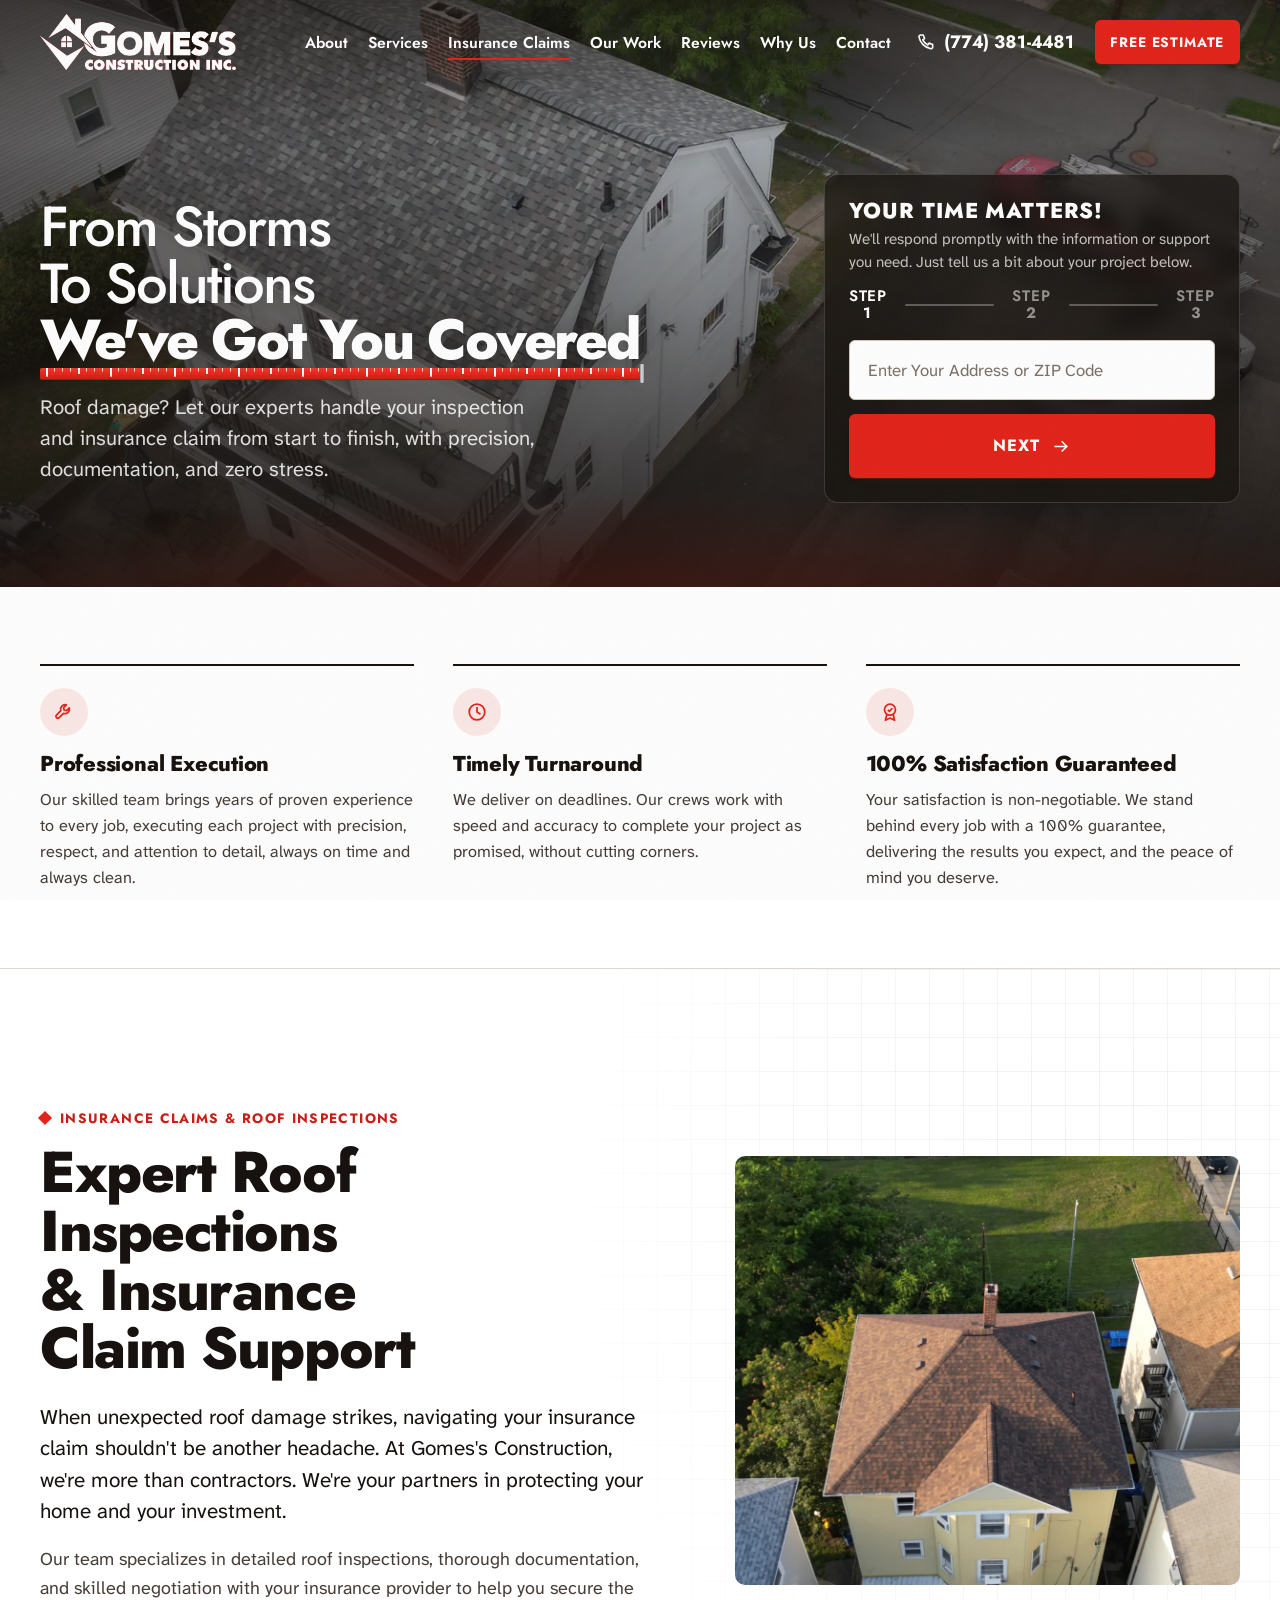
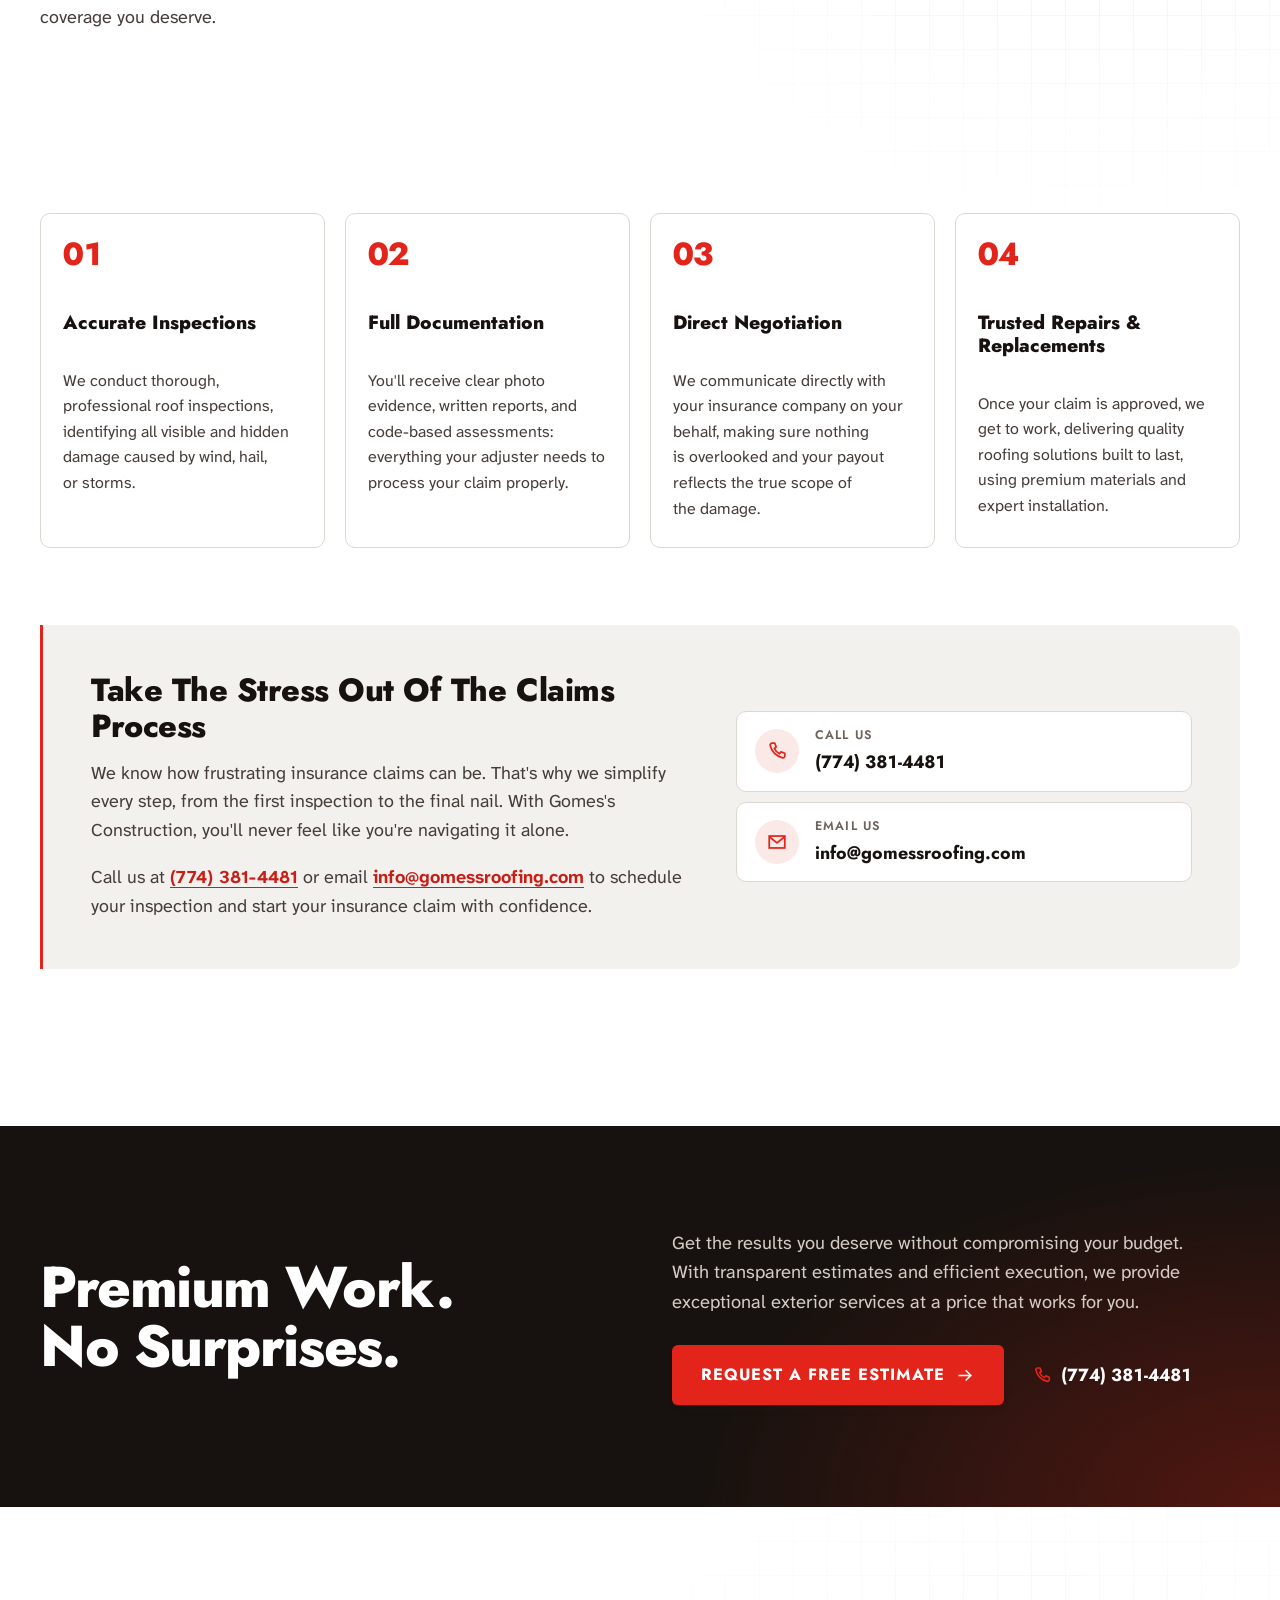
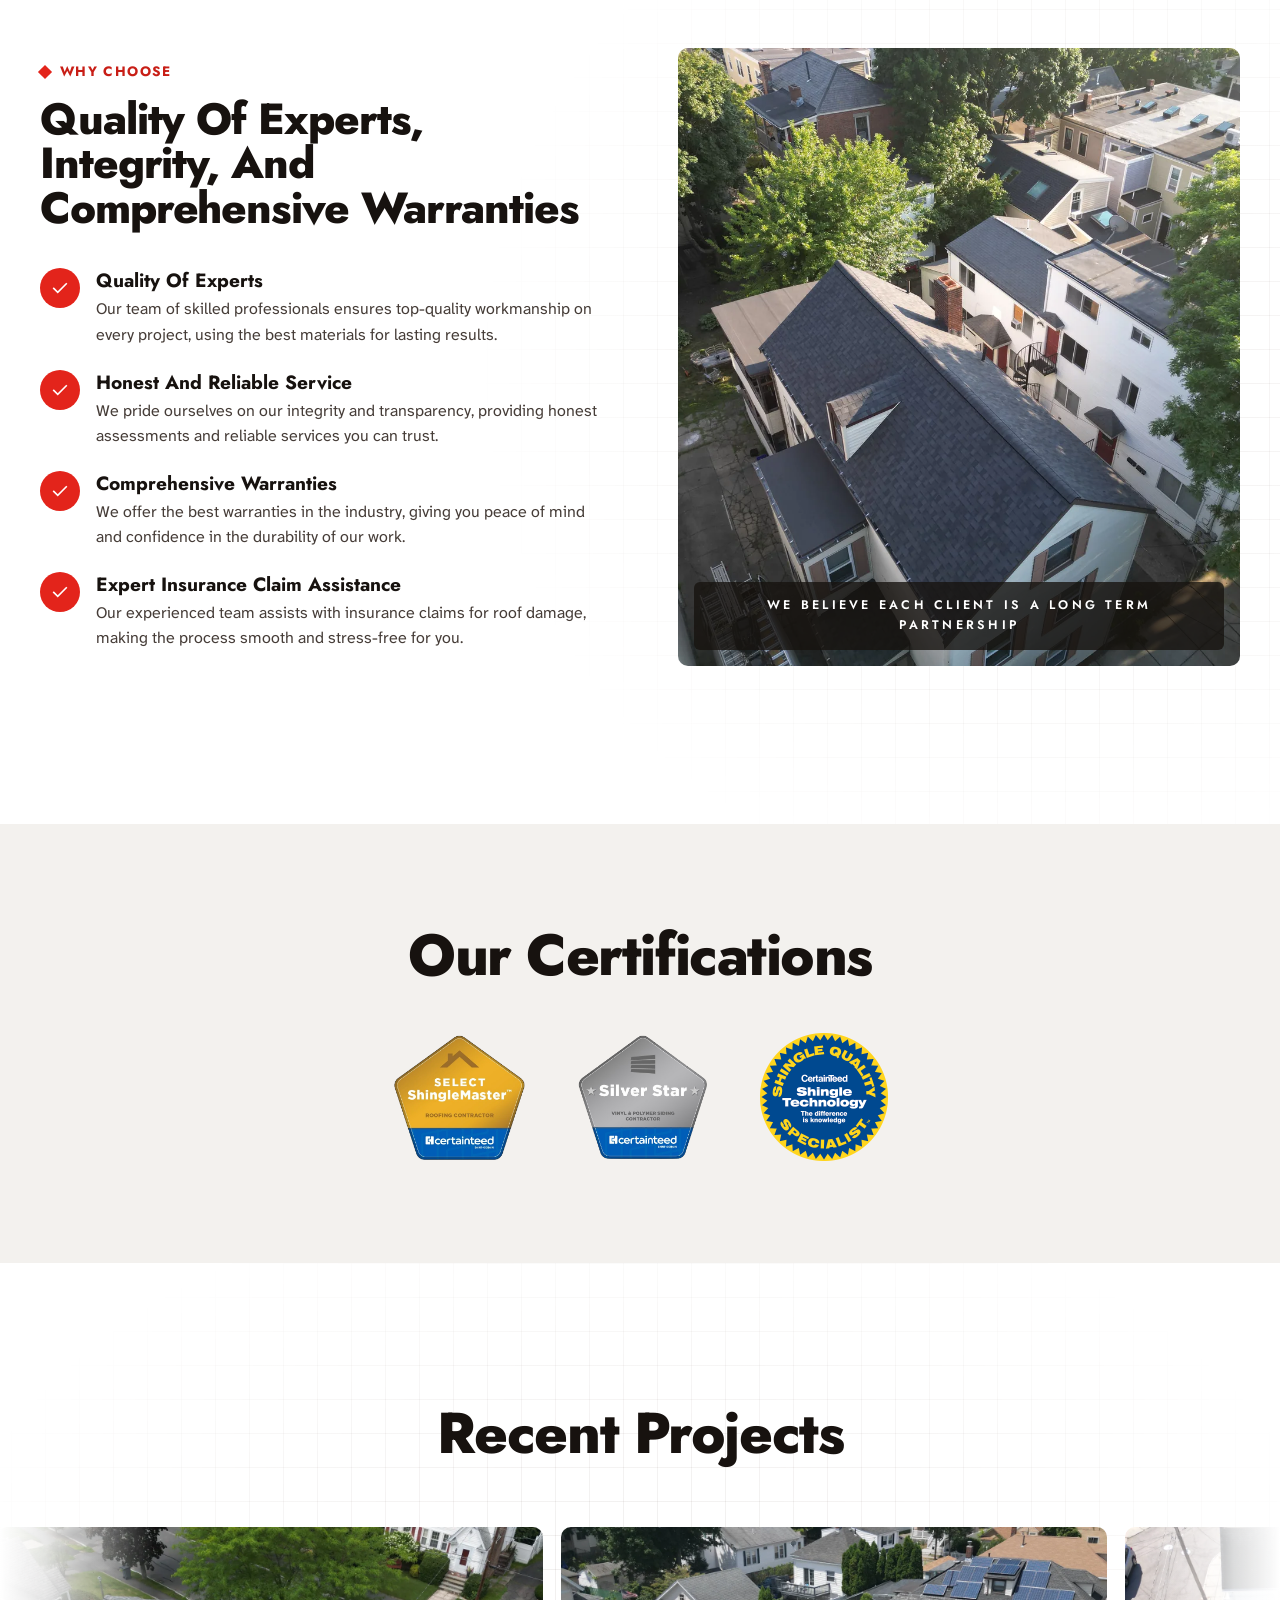
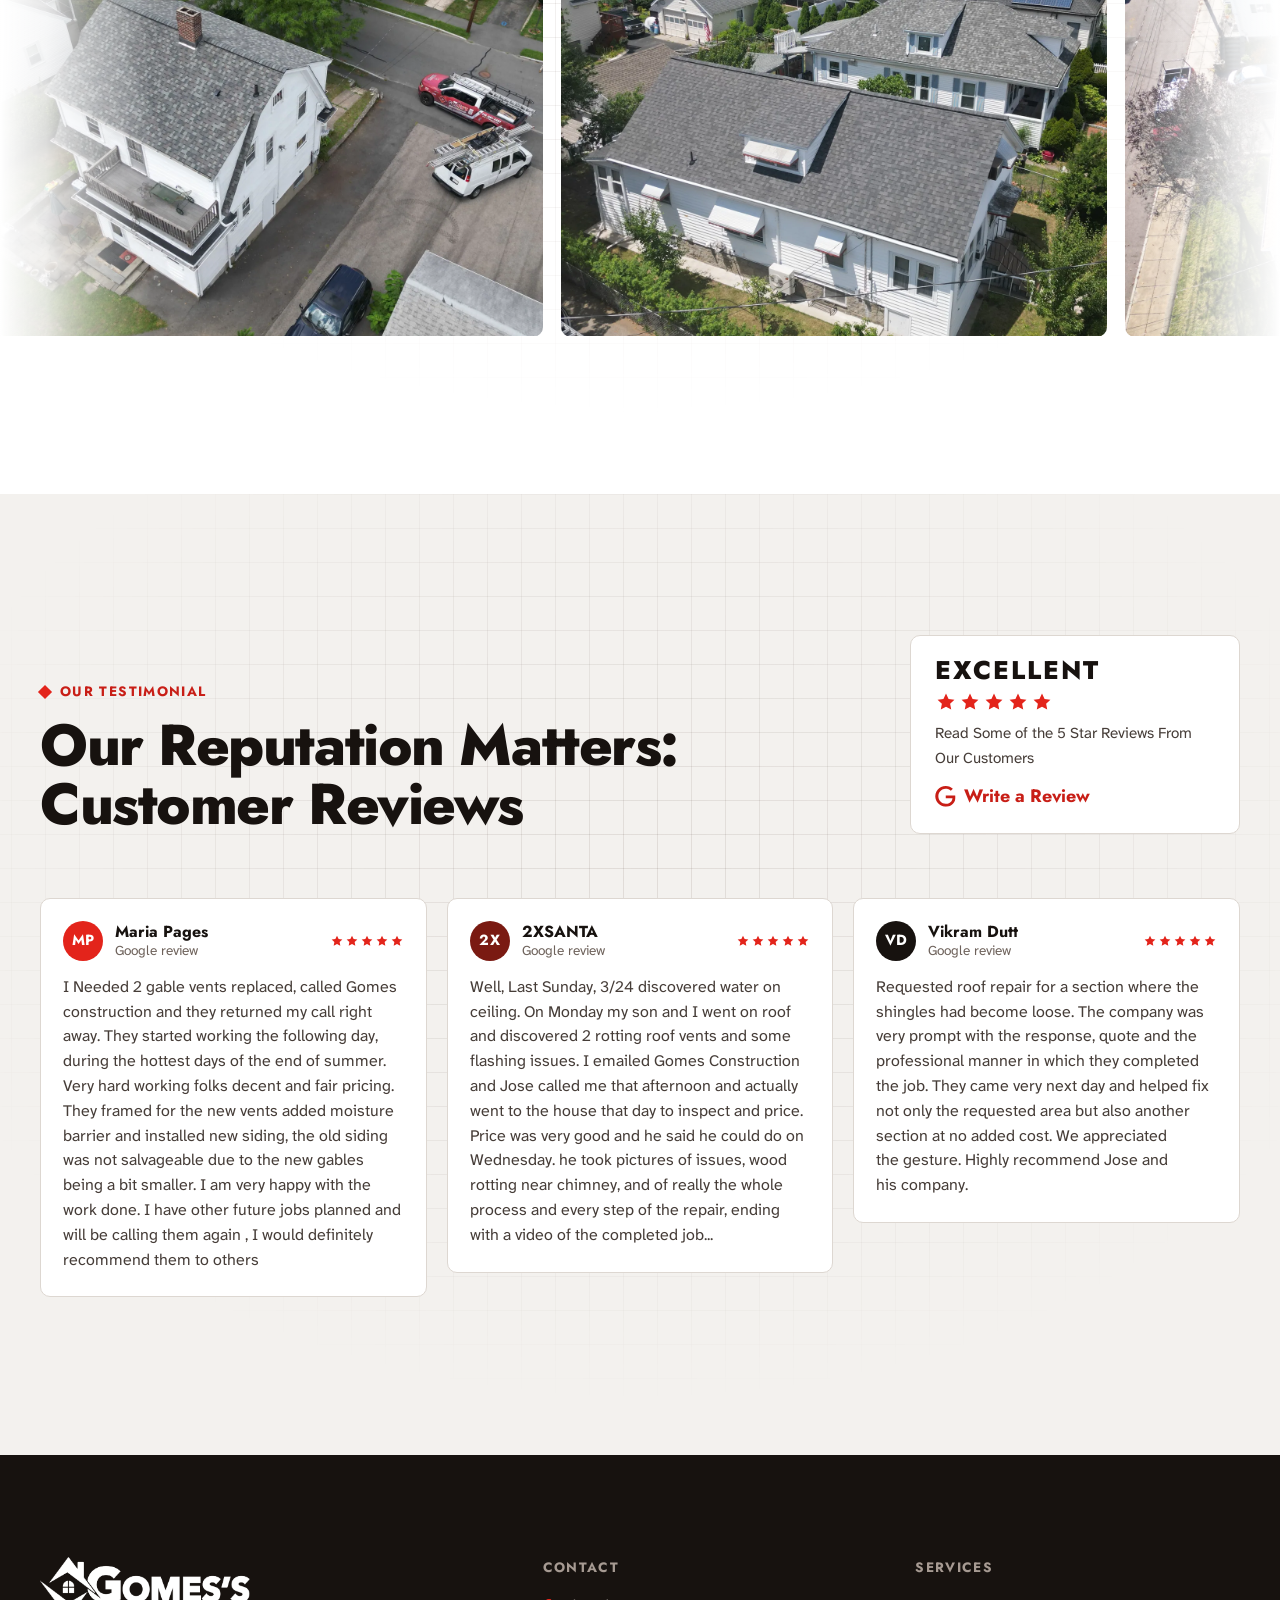
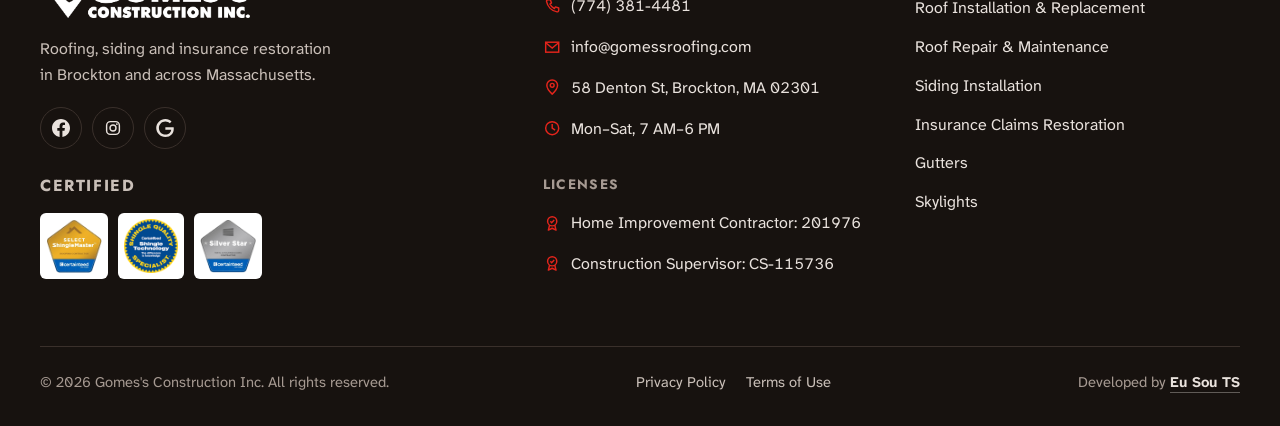
==== insurance-claims/index.html @ e058bba3 "Add insurance claims page, new About photo and transparent badge - New /insurance-claims/ page with " ====
<!doctype html>
<html lang="en">
<head>
  <meta charset="utf-8">
  <meta name="viewport" content="width=device-width, initial-scale=1">
  <title>Insurance Claims &amp; Roof Inspections | Gomes's Construction Inc.</title>
  <meta name="description" content="Roof damage? Let our experts handle your inspection and insurance claim from start to finish, with precision, documentation, and zero stress. Brockton and across Massachusetts.">
  <meta name="theme-color" content="#ffffff">
  <script>/* staging only: keep the test environment out of search engines */ if (/escolats\.com\.br$/.test(location.hostname)) { var m = document.createElement("meta"); m.name = "robots"; m.content = "noindex, nofollow"; document.head.appendChild(m); }</script>
  <link rel="icon" href="../favicon.ico" sizes="32x32">
  <link rel="icon" href="../assets/logo/favicon.svg" type="image/svg+xml">
  <link rel="apple-touch-icon" href="../apple-touch-icon.png">
  <link rel="manifest" href="../site.webmanifest">
  <link rel="author" href="../humans.txt">
  <meta property="og:title" content="Insurance Claims &amp; Roof Inspections | Gomes's Construction Inc.">
  <meta property="og:description" content="From storms to solutions. We handle your roof inspection and insurance claim from start to finish.">
  <meta property="og:type" content="website">
  <meta property="og:url" content="https://gomessroofing.com/insurance-claims/">
  <meta property="og:image" content="https://gomessroofing.com/assets/img/og-cover.jpg">
  <meta name="twitter:card" content="summary_large_image">
  <link rel="canonical" href="https://gomessroofing.com/insurance-claims/">
  <link rel="preconnect" href="https://fonts.googleapis.com">
  <link rel="preconnect" href="https://fonts.gstatic.com" crossorigin>
  <link href="https://fonts.googleapis.com/css2?family=Atkinson+Hyperlegible+Next:wght@400;500;700&family=Jost:wght@500;600;700;800&display=swap" rel="stylesheet">
  <link rel="preload" as="image" href="../assets/img/work-gray-roof-colonial.webp" fetchpriority="high">
  <link rel="stylesheet" href="../assets/css/styles.css?v=20261019">
  <script type="application/ld+json">
  {
    "@context": "https://schema.org",
    "@type": "WebPage",
    "name": "Insurance Claims & Roof Inspections",
    "url": "https://gomessroofing.com/insurance-claims/",
    "dateModified": "2026-10-19",
    "about": {
      "@type": "Service",
      "serviceType": "Roof inspections and insurance claim assistance",
      "areaServed": {"@type": "State", "name": "Massachusetts"},
      "provider": {"@type": "RoofingContractor", "name": "Gomes's Construction Inc.", "url": "https://gomessroofing.com/", "telephone": "+1-774-381-4481"}
    },
    "breadcrumb": {"@type": "BreadcrumbList", "itemListElement": [
      {"@type": "ListItem", "position": 1, "name": "Home", "item": "https://gomessroofing.com/"},
      {"@type": "ListItem", "position": 2, "name": "Insurance Claims", "item": "https://gomessroofing.com/insurance-claims/"}
    ]}
  }
  </script>
</head>
<body>
  <svg class="sprite" aria-hidden="true">
    <symbol id="i-arrow" viewBox="0 0 24 24"><path d="M4 12h15M13 6l6 6-6 6" fill="none" stroke="currentColor" stroke-width="1.9" stroke-linecap="square"/></symbol>
    <symbol id="i-phone" viewBox="0 0 24 24"><path d="M6.6 3.5h3l1.5 4.2-2.1 1.5a12 12 0 0 0 5.8 5.8l1.5-2.1 4.2 1.5v3a2 2 0 0 1-2.2 2A17 17 0 0 1 4.6 5.7a2 2 0 0 1 2-2.2Z" fill="none" stroke="currentColor" stroke-width="1.9" stroke-linejoin="round"/></symbol>
    <symbol id="i-star" viewBox="0 0 24 24"><path d="m12 2.8 2.8 5.9 6.4.8-4.7 4.4 1.2 6.4L12 17.2l-5.7 3.1 1.2-6.4-4.7-4.4 6.4-.8Z" fill="currentColor"/></symbol>
    <symbol id="i-check" viewBox="0 0 24 24"><path d="m4.5 12.5 4.8 4.7L19.5 7" fill="none" stroke="currentColor" stroke-width="1.9" stroke-linecap="square"/></symbol>
    <symbol id="i-pin" viewBox="0 0 24 24"><path d="M12 21s7-6.3 7-11.5A7 7 0 0 0 5 9.5C5 14.7 12 21 12 21Z" fill="none" stroke="currentColor" stroke-width="1.9"/><circle cx="12" cy="9.5" r="2.5" fill="none" stroke="currentColor" stroke-width="1.9"/></symbol>
    <symbol id="i-clock" viewBox="0 0 24 24"><circle cx="12" cy="12" r="8.5" fill="none" stroke="currentColor" stroke-width="1.9"/><path d="M12 7.5V12l3 2" fill="none" stroke="currentColor" stroke-width="1.9" stroke-linecap="square"/></symbol>
    <symbol id="i-mail" viewBox="0 0 24 24"><rect x="3.5" y="5.5" width="17" height="13" fill="none" stroke="currentColor" stroke-width="1.9"/><path d="m4 6.5 8 6.5 8-6.5" fill="none" stroke="currentColor" stroke-width="1.9"/></symbol>
    <symbol id="i-roof" viewBox="0 0 24 24"><path d="M2.5 12.5 12 4l9.5 8.5M5.5 10v9.5h13V10" fill="none" stroke="currentColor" stroke-width="1.9" stroke-linejoin="round"/></symbol>
    <symbol id="i-wrench" viewBox="0 0 24 24"><path d="M14.5 4.2a5 5 0 0 0-6 6.4L3.8 15.3a2 2 0 0 0 2.9 2.9l4.7-4.7a5 5 0 0 0 6.4-6l-3 3-2.7-.6-.6-2.7Z" fill="none" stroke="currentColor" stroke-width="1.9" stroke-linejoin="round"/></symbol>
    <symbol id="i-siding" viewBox="0 0 24 24"><path d="M4 3.5h16v17H4z" fill="none" stroke="currentColor" stroke-width="1.9" stroke-linejoin="round"/><path d="M4 8.6 20 7.4M4 13.2 20 12M4 17.8 20 16.6" fill="none" stroke="currentColor" stroke-width="1.9"/></symbol>
    <symbol id="i-gutter" viewBox="0 0 24 24"><path d="M3.5 5.5h17V8a3 3 0 0 1-3 3h-11a3 3 0 0 1-3-3Z" fill="none" stroke="currentColor" stroke-width="1.9" stroke-linejoin="round"/><path d="M15.5 11v4l-4.5 2.5v3.5" fill="none" stroke="currentColor" stroke-width="1.9" stroke-linejoin="round"/></symbol>
    <symbol id="i-skylight" viewBox="0 0 24 24"><path d="m4.5 7.5 15-3v12l-15 3Z" fill="none" stroke="currentColor" stroke-width="1.9" stroke-linejoin="round"/><path d="M12 6v12M4.5 13.5l15-3" fill="none" stroke="currentColor" stroke-width="1.9"/></symbol>
    <symbol id="i-search" viewBox="0 0 24 24"><circle cx="10.5" cy="10.5" r="6" fill="none" stroke="currentColor" stroke-width="1.9"/><path d="m15 15 5 5" fill="none" stroke="currentColor" stroke-width="1.9" stroke-linecap="square"/></symbol>
    <symbol id="i-seal" viewBox="0 0 24 24"><circle cx="12" cy="9.5" r="6" fill="none" stroke="currentColor" stroke-width="1.9"/><path d="m8.6 14.5-1.6 6.5 5-2.4 5 2.4-1.6-6.5" fill="none" stroke="currentColor" stroke-width="1.9" stroke-linejoin="round"/><path d="m9.6 9.6 1.7 1.7 3.3-3.4" fill="none" stroke="currentColor" stroke-width="1.9"/></symbol>
    <symbol id="i-claim" viewBox="0 0 24 24"><path d="M8.5 4.5h-3v16h13v-16h-3" fill="none" stroke="currentColor" stroke-width="1.9" stroke-linejoin="round"/><path d="M8.5 3.5h7v3h-7z" fill="none" stroke="currentColor" stroke-width="1.9" stroke-linejoin="round"/><path d="M8.5 11h7M8.5 14.5h7M8.5 18h4" fill="none" stroke="currentColor" stroke-width="1.9"/></symbol>
    <symbol id="i-facebook" viewBox="0 0 24 24"><path d="M24 12.07C24 5.41 18.63 0 12 0S0 5.4 0 12.07C0 18.1 4.39 23.1 10.13 24v-8.44H7.08v-3.49h3.04V9.41c0-3.02 1.8-4.7 4.54-4.7 1.31 0 2.68.24 2.68.24v2.97h-1.5c-1.5 0-1.96.93-1.96 1.89v2.26h3.32l-.53 3.5h-2.8V24C19.62 23.1 24 18.1 24 12.07" fill="currentColor"/></symbol>
    <symbol id="i-instagram" viewBox="0 0 24 24"><rect x="3.5" y="3.5" width="17" height="17" rx="5" fill="none" stroke="currentColor" stroke-width="1.9"/><circle cx="12" cy="12" r="4" fill="none" stroke="currentColor" stroke-width="1.9"/><circle cx="17.2" cy="6.8" r="1.2" fill="currentColor"/></symbol>
    <symbol id="i-google" viewBox="0 0 24 24"><path d="M12.48 10.92v3.28h7.84c-.24 1.84-.85 3.19-1.79 4.13-1.15 1.15-2.93 2.4-6.05 2.4-4.83 0-8.6-3.89-8.6-8.72s3.77-8.72 8.6-8.72c2.6 0 4.51 1.03 5.91 2.35l2.31-2.31C18.75 1.44 16.13 0 12.48 0 5.87 0 .31 5.39.31 12s5.56 12 12.17 12c3.57 0 6.27-1.17 8.37-3.36 2.16-2.16 2.84-5.21 2.84-7.67 0-.76-.05-1.47-.17-2.05H12.48z" fill="currentColor"/></symbol>
  </svg>

  <a class="skip" href="#main">Skip to content</a>

  <header class="site-header is-over" data-header>
    <div class="wrap site-header__row">
      <a class="brand" href="../" aria-label="Gomes's Construction Inc. home">
        <img class="brand__dark" src="../assets/logo/gomes-logo.webp" alt="Gomes's Construction Inc." width="1320" height="383">
        <img class="brand__light" src="../assets/logo/gomes-logo-white.webp" alt="" aria-hidden="true" width="1320" height="383">
      </a>
      <nav class="nav" aria-label="Primary">
        <ul>
          <li><a href="../#about">About</a></li>
          <li><a href="../#services">Services</a></li>
          <li><a class="is-current" href="./" aria-current="page">Insurance Claims</a></li>
          <li><a href="../#work">Our Work</a></li>
          <li><a href="../#reviews">Reviews</a></li>
          <li><a href="../#system">Why Us</a></li>
          <li><a href="../#estimate">Contact</a></li>
        </ul>
      </nav>
      <div class="site-header__actions">
        <a class="tel" href="tel:+17743814481"><svg class="ico" aria-hidden="true"><use href="#i-phone"/></svg><span>(774) 381-4481</span></a>
        <a class="btn btn--sm" href="#quote">Free Estimate</a>
      </div>
      <button class="menu-btn" type="button" aria-expanded="false" aria-controls="mobile-nav" data-menu-btn>
        <span class="menu-btn__bars" aria-hidden="true"></span><span class="sr">Menu</span>
      </button>
    </div>
    <nav class="mobile-nav" id="mobile-nav" aria-label="Mobile" data-mobile-nav hidden>
      <ul>
        <li><a href="../#about">About</a></li>
        <li><a href="../#services">Services</a></li>
        <li><a href="./" aria-current="page">Insurance Claims</a></li>
        <li><a href="../#work">Our Work</a></li>
        <li><a href="../#reviews">Reviews</a></li>
        <li><a href="../#system">Why Us</a></li>
        <li><a href="../#process">How It Works</a></li>
        <li><a href="../#estimate">Contact</a></li>
      </ul>
      <a class="btn btn--block" href="#quote">Request A Free Estimate<svg class="ico" aria-hidden="true"><use href="#i-arrow"/></svg></a>
    </nav>
  </header>

  <main id="main" class="ic-page">
    <!-- HERO -->
    <section class="hero hero--page" id="top">
      <div class="hero__media" aria-hidden="true">
        <img src="../assets/img/work-gray-roof-colonial.webp" alt="" width="1400" height="1050" fetchpriority="high">
      </div>
      <div class="wrap hero__grid">
        <div class="hero__copy">
          <h1 class="hero__title"><span class="hero__line">From Storms</span> <span class="hero__line">to Solutions</span> <span class="hero__line"><em class="hero__em">We've Got You Covered</em></span></h1>
          <p class="hero__sub">Roof damage? Let our experts handle your inspection and insurance claim from start to finish, with precision, documentation, and zero stress.</p>
        </div>
        <div class="hero__side" id="quote">
          <form class="form form--hero" data-form data-antispam action="https://api.web3forms.com/submit" method="POST" novalidate>
            <input type="hidden" name="access_key" value="YOUR_WEB3FORMS_ACCESS_KEY">
            <input type="hidden" name="subject" value="New insurance claim request from gomessroofing.com">
            <input type="hidden" name="from_name" value="Gomes's Construction Website">
            <input type="checkbox" name="botcheck" class="hp" tabindex="-1" autocomplete="off" aria-hidden="true">
            <input type="text" name="website" class="hp" tabindex="-1" autocomplete="off" aria-hidden="true">

            <div class="form__head">
              <p class="form__title">Your Time Matters!</p>
              <p class="form__note">We'll respond promptly with the information or support you need. Just tell us a bit about your project below.</p>
            </div>

            <ol class="hsteps" aria-label="Form progress">
              <li class="is-current" data-step-dot><span class="hsteps__label">Step <b>1</b></span></li>
              <li data-step-dot><span class="hsteps__label">Step <b>2</b></span></li>
              <li data-step-dot><span class="hsteps__label">Step <b>3</b></span></li>
            </ol>

            <div class="form__body">
              <div class="fstep is-active" data-step>
                <div class="field">
                  <label class="sr" for="qf-address">Property address or ZIP code</label>
                  <input id="qf-address" name="address" type="text" autocomplete="street-address" required placeholder="Enter Your Address or ZIP Code">
                  <p class="field__err" data-err>Add the address or ZIP of the property.</p>
                </div>
              </div>

              <div class="fstep" data-step hidden>
                <fieldset class="field">
                  <legend class="step__q">What do you need?</legend>
                  <div class="chips chips--grid">
                    <label class="chip"><input type="radio" name="service" value="Insurance Claim / Storm Damage" required checked><span><svg class="ico" aria-hidden="true"><use href="#i-claim"/></svg>Insurance claim</span></label>
                    <label class="chip"><input type="radio" name="service" value="Roof Inspection"><span><svg class="ico" aria-hidden="true"><use href="#i-search"/></svg>Inspection</span></label>
                    <label class="chip"><input type="radio" name="service" value="Roof Replacement"><span><svg class="ico" aria-hidden="true"><use href="#i-roof"/></svg>Roof replacement</span></label>
                    <label class="chip"><input type="radio" name="service" value="Roof Repair"><span><svg class="ico" aria-hidden="true"><use href="#i-wrench"/></svg>Roof repair</span></label>
                    <label class="chip"><input type="radio" name="service" value="Siding"><span><svg class="ico" aria-hidden="true"><use href="#i-siding"/></svg>Siding</span></label>
                    <label class="chip"><input type="radio" name="service" value="Gutters"><span><svg class="ico" aria-hidden="true"><use href="#i-gutter"/></svg>Gutters</span></label>
                    <label class="chip"><input type="radio" name="service" value="Skylights"><span><svg class="ico" aria-hidden="true"><use href="#i-skylight"/></svg>Skylights</span></label>
                  </div>
                  <p class="field__err" data-err>Choose the service you need.</p>
                </fieldset>
              </div>

              <div class="fstep" data-step hidden>
                <div class="field">
                  <label class="sr" for="qf-name">Full name</label>
                  <input id="qf-name" name="name" type="text" autocomplete="name" required placeholder="Full Name">
                  <p class="field__err" data-err>Please enter your name.</p>
                </div>
                <div class="field">
                  <label class="sr" for="qf-phone">Phone</label>
                  <input id="qf-phone" name="phone" type="tel" autocomplete="tel" inputmode="tel" required placeholder="Phone Number">
                  <p class="field__err" data-err>Enter a phone number so we can call you back.</p>
                </div>
                <div class="field">
                  <label class="sr" for="qf-email">Email</label>
                  <input id="qf-email" name="email" type="email" autocomplete="email" required placeholder="Email">
                  <p class="field__err" data-err>Enter a valid email, like name@email.com.</p>
                </div>
              </div>
            </div>

            <div class="form__nav">
              <button class="form__back" type="button" data-back hidden><svg class="ico" aria-hidden="true"><use href="#i-arrow"/></svg>Back</button>
              <button class="btn btn--lg" type="button" data-next>Next<svg class="ico" aria-hidden="true"><use href="#i-arrow"/></svg></button>
              <button class="btn btn--lg" type="submit" data-submit hidden>
                <span data-submit-label>Request My Free Estimate</span><svg class="ico" aria-hidden="true"><use href="#i-arrow"/></svg>
              </button>
            </div>
            <p class="form__status" role="status" aria-live="polite" data-status></p>
          </form>
        </div>
      </div>
    </section>

    <!-- PROMISES -->
    <section class="ic-points" aria-label="How we work">
      <div class="wrap">
        <ul class="ic-points__grid" data-stagger>
          <li class="ic-point" data-reveal>
            <span class="ic-point__ico"><svg class="ico" aria-hidden="true"><use href="#i-wrench"/></svg></span>
            <h2>Professional Execution</h2>
            <p>Our skilled team brings years of proven experience to every job, executing each project with precision, respect, and attention to detail, always on time and always clean.</p>
          </li>
          <li class="ic-point" data-reveal>
            <span class="ic-point__ico"><svg class="ico" aria-hidden="true"><use href="#i-clock"/></svg></span>
            <h2>Timely Turnaround</h2>
            <p>We deliver on deadlines. Our crews work with speed and accuracy to complete your project as promised, without cutting corners.</p>
          </li>
          <li class="ic-point" data-reveal>
            <span class="ic-point__ico"><svg class="ico" aria-hidden="true"><use href="#i-seal"/></svg></span>
            <h2>100% Satisfaction Guaranteed</h2>
            <p>Your satisfaction is non-negotiable. We stand behind every job with a 100% guarantee, delivering the results you expect, and the peace of mind you deserve.</p>
          </li>
        </ul>
      </div>
    </section>

    <!-- INSURANCE CLAIMS & ROOF INSPECTIONS -->
    <section class="ic-main section has-grid" id="claims">
      <div class="wrap">
        <div class="ic-main__intro">
          <div class="ic-main__copy">
            <h2 class="kicker" data-reveal>Insurance Claims &amp; Roof Inspections</h2>
            <h3 class="h2" data-reveal>Expert Roof Inspections &amp; Insurance Claim Support</h3>
            <div class="prose" data-reveal>
              <p class="lede">When unexpected roof damage strikes, navigating your insurance claim shouldn't be another headache. At Gomes's Construction, we're more than contractors. We're your partners in protecting your home and your investment.</p>
              <p>Our team specializes in detailed roof inspections, thorough documentation, and skilled negotiation with your insurance provider to help you secure the coverage you deserve.</p>
            </div>
          </div>
          <figure class="ic-main__photo plate" data-reveal>
            <img src="../assets/img/service-insurance-restoration.webp" alt="Finished brown shingle roof on a yellow home" width="1200" height="900" loading="lazy">
          </figure>
        </div>

        <div class="ic-trust">
          <h3 class="ic-trust__title" data-reveal>Why Homeowners Trust Gomes's Construction</h3>
          <ol class="ic-trust__list" data-stagger>
            <li data-reveal>
              <b class="ic-trust__num">01</b>
              <h4>Accurate Inspections</h4>
              <p>We conduct thorough, professional roof inspections, identifying all visible and hidden damage caused by wind, hail, or storms.</p>
            </li>
            <li data-reveal>
              <b class="ic-trust__num">02</b>
              <h4>Full Documentation</h4>
              <p>You'll receive clear photo evidence, written reports, and code-based assessments: everything your adjuster needs to process your claim properly.</p>
            </li>
            <li data-reveal>
              <b class="ic-trust__num">03</b>
              <h4>Direct Negotiation</h4>
              <p>We communicate directly with your insurance company on your behalf, making sure nothing is overlooked and your payout reflects the true scope of the damage.</p>
            </li>
            <li data-reveal>
              <b class="ic-trust__num">04</b>
              <h4>Trusted Repairs &amp; Replacements</h4>
              <p>Once your claim is approved, we get to work, delivering quality roofing solutions built to last, using premium materials and expert installation.</p>
            </li>
          </ol>
        </div>

        <div class="ic-stress" data-reveal>
          <div class="ic-stress__copy">
            <h3>Take the Stress Out of the Claims Process</h3>
            <p>We know how frustrating insurance claims can be. That's why we simplify every step, from the first inspection to the final nail. With Gomes's Construction, you'll never feel like you're navigating it alone.</p>
            <p>Call us at <a href="tel:+17743814481">(774) 381-4481</a> or email <a href="mailto:info@gomessroofing.com">info@gomessroofing.com</a> to schedule your inspection and start your insurance claim with confidence.</p>
          </div>
          <div class="ic-stress__actions">
            <a class="contact-card" href="tel:+17743814481">
              <span class="contact-card__ico"><svg class="ico" aria-hidden="true"><use href="#i-phone"/></svg></span>
              <span class="contact-card__txt"><small>Call us</small><b>(774) 381-4481</b></span>
            </a>
            <a class="contact-card" href="mailto:info@gomessroofing.com">
              <span class="contact-card__ico"><svg class="ico" aria-hidden="true"><use href="#i-mail"/></svg></span>
              <span class="contact-card__txt"><small>Email us</small><b>info@gomessroofing.com</b></span>
            </a>
          </div>
        </div>
      </div>
    </section>

    <!-- PREMIUM WORK -->
    <section class="ic-premium">
      <div class="wrap ic-premium__grid">
        <h2 class="h2" data-reveal>Premium Work. No Surprises.</h2>
        <div data-reveal>
          <p>Get the results you deserve without compromising your budget. With transparent estimates and efficient execution, we provide exceptional exterior services at a price that works for you.</p>
          <div class="ic-premium__actions">
            <a class="btn btn--lg" data-magnetic href="#quote">Request A Free Estimate<svg class="ico" aria-hidden="true"><use href="#i-arrow"/></svg></a>
            <a class="tel" href="tel:+17743814481"><svg class="ico" aria-hidden="true"><use href="#i-phone"/></svg><span>(774) 381-4481</span></a>
          </div>
        </div>
      </div>
    </section>

    <!-- WHY CHOOSE -->
    <section class="ic-why section has-grid" id="why">
      <div class="wrap ic-why__grid">
        <div class="ic-why__copy">
          <p class="kicker" data-reveal>Why Choose</p>
          <h2 class="h2 ic-why__title" data-reveal><span>Quality of experts,</span> <span>integrity, and</span> <span>comprehensive warranties</span></h2>
          <ul class="ic-why__list" data-stagger>
            <li data-reveal><span class="ic-why__ico"><svg class="ico" aria-hidden="true"><use href="#i-check"/></svg></span><div><h3>Quality of experts</h3><p>Our team of skilled professionals ensures top-quality workmanship on every project, using the best materials for lasting results.</p></div></li>
            <li data-reveal><span class="ic-why__ico"><svg class="ico" aria-hidden="true"><use href="#i-check"/></svg></span><div><h3>Honest and Reliable Service</h3><p>We pride ourselves on our integrity and transparency, providing honest assessments and reliable services you can trust.</p></div></li>
            <li data-reveal><span class="ic-why__ico"><svg class="ico" aria-hidden="true"><use href="#i-check"/></svg></span><div><h3>Comprehensive Warranties</h3><p>We offer the best warranties in the industry, giving you peace of mind and confidence in the durability of our work.</p></div></li>
            <li data-reveal><span class="ic-why__ico"><svg class="ico" aria-hidden="true"><use href="#i-check"/></svg></span><div><h3>Expert Insurance Claim Assistance</h3><p>Our experienced team assists with insurance claims for roof damage, making the process smooth and stress-free for you.</p></div></li>
          </ul>
        </div>
        <figure class="ic-why__photo plate" data-reveal>
          <img src="../assets/img/work-charcoal-roof-townhome.webp" alt="New charcoal shingle roof with a dormer in warm evening light" width="1400" height="1050" loading="lazy">
          <figcaption>We believe each client is a long term partnership</figcaption>
        </figure>
      </div>
    </section>

    <!-- CERTIFICATIONS -->
    <section class="ic-certs section section--tint">
      <div class="wrap">
        <h2 class="h2" data-reveal>Our Certifications</h2>
        <ul class="ic-certs__list" data-reveal>
          <li><img src="../assets/badges/shingle-master.webp" alt="CertainTeed SELECT ShingleMaster roofing contractor" width="496" height="476" loading="lazy"></li>
          <li><img src="../assets/badges/image1.png" alt="CertainTeed Silver Star vinyl and polymer siding contractor" width="491" height="478" loading="lazy"></li>
          <li><img src="../assets/badges/shingle.png" alt="CertainTeed Shingle Quality Specialist" width="512" height="512" loading="lazy"></li>
        </ul>
      </div>
    </section>

    <!-- RECENT PROJECTS -->
    <section class="work section has-grid" id="projects">
      <div class="wrap">
        <header class="section-head ic-center">
          <h2 class="h2" data-reveal>Recent Projects</h2>
        </header>
      </div>
      <div class="carousel" data-carousel tabindex="0" role="region" aria-roledescription="carousel" aria-label="Photos of recent roofing and siding projects. Drag or use the arrow keys to browse.">
        <div class="carousel__track" data-carousel-track>
          <ul class="carousel__set">
            <li><img src="../assets/img/work-gray-roof-colonial.webp" alt="New gray shingle roof on a white colonial home, with the company trucks on the street" width="1400" height="1050" loading="lazy" draggable="false"></li>
            <li><img src="../assets/img/work-gray-roof-bungalow.webp" alt="Completed gray shingle roofs on two neighboring homes" width="1400" height="1050" loading="lazy" draggable="false"></li>
            <li><img src="../assets/img/work-brown-roof-white-home.webp" alt="Finished brown shingle roof on a white home" width="1400" height="1050" loading="lazy" draggable="false"></li>
            <li><img src="../assets/img/work-gray-roof-white-colonial.webp" alt="New gray shingle roof on a white colonial home with black shutters" width="1400" height="1050" loading="lazy" draggable="false"></li>
            <li><img src="../assets/img/work-gray-roof-hip.webp" alt="Completed gray shingle roof with a dormer, seen from above" width="1400" height="1050" loading="lazy" draggable="false"></li>
            <li><img src="../assets/img/work-brown-roof-ranch.webp" alt="Finished brown shingle roof on a white ranch home" width="1400" height="983" loading="lazy" draggable="false"></li>
            <li><img src="../assets/img/work-black-roof-white-siding.webp" alt="Finished home with a black roof and new white siding" width="1400" height="1050" loading="lazy" draggable="false"></li>
            <li><img src="../assets/img/work-charcoal-roof-townhome.webp" alt="New charcoal shingle roof with a dormer in warm evening light" width="1400" height="1050" loading="lazy" draggable="false"></li>
            <li><img src="../assets/img/work-gray-roof-neighborhood.webp" alt="Completed gray shingle roof in a Massachusetts neighborhood" width="1400" height="1050" loading="lazy" draggable="false"></li>
          </ul>
        </div>
      </div>
    </section>

    <!-- TESTIMONIALS -->
    <section class="ic-reviews section section--tint has-grid" id="testimonials">
      <div class="wrap">
        <header class="ic-reviews__head">
          <div>
            <p class="kicker" data-reveal>Our Testimonial</p>
            <h2 class="h2" data-reveal>Our Reputation Matters: Customer Reviews</h2>
          </div>
          <div class="ic-score" data-reveal>
            <p class="ic-score__word">Excellent</p>
            <span class="stars" role="img" aria-label="5 out of 5 stars"><svg><use href="#i-star"/></svg><svg><use href="#i-star"/></svg><svg><use href="#i-star"/></svg><svg><use href="#i-star"/></svg><svg><use href="#i-star"/></svg></span>
            <p class="ic-score__note">Read Some of the 5 Star Reviews From Our Customers</p>
            <a class="ic-score__link" href="https://search.google.com/local/writereview?placeid=ChIJ26DNw7tBe2wRVnU9r1fhj2E" target="_blank" rel="noopener"><svg class="ico" aria-hidden="true"><use href="#i-google"/></svg>Write a Review</a>
          </div>
        </header>
        <ul class="ic-reviews__grid" data-stagger>
          <li class="rv" data-reveal>
            <div class="rv__head">
              <span class="rv__avatar rv__avatar--0" aria-hidden="true">MP</span>
              <span class="rv__who"><b>Maria Pages</b><span>Google review</span></span>
              <span class="rv__stars" role="img" aria-label="5 out of 5 stars"><svg><use href="#i-star"/></svg><svg><use href="#i-star"/></svg><svg><use href="#i-star"/></svg><svg><use href="#i-star"/></svg><svg><use href="#i-star"/></svg></span>
            </div>
            <blockquote><p>I Needed 2 gable vents replaced, called Gomes construction and they returned my call right away. They started working the following day, during the hottest days of the end of summer. Very hard working folks decent and fair pricing. They framed for the new vents added moisture barrier and installed new siding, the old siding was not salvageable due to the new gables being a bit smaller. I am very happy with the work done. I have other future jobs planned and will be calling them again , I would definitely recommend them to others</p></blockquote>
          </li>
          <li class="rv" data-reveal>
            <div class="rv__head">
              <span class="rv__avatar rv__avatar--1" aria-hidden="true">2X</span>
              <span class="rv__who"><b>2XSANTA</b><span>Google review</span></span>
              <span class="rv__stars" role="img" aria-label="5 out of 5 stars"><svg><use href="#i-star"/></svg><svg><use href="#i-star"/></svg><svg><use href="#i-star"/></svg><svg><use href="#i-star"/></svg><svg><use href="#i-star"/></svg></span>
            </div>
            <blockquote><p>Well, Last Sunday, 3/24 discovered water on ceiling. On Monday my son and I went on roof and discovered 2 rotting roof vents and some flashing issues. I emailed Gomes Construction and Jose called me that afternoon and actually went to the house that day to inspect and price. Price was very good and he said he could do on Wednesday. he took pictures of issues, wood rotting near chimney, and of really the whole process and every step of the repair, ending with a video of the completed job...</p></blockquote>
          </li>
          <li class="rv" data-reveal>
            <div class="rv__head">
              <span class="rv__avatar rv__avatar--2" aria-hidden="true">VD</span>
              <span class="rv__who"><b>Vikram Dutt</b><span>Google review</span></span>
              <span class="rv__stars" role="img" aria-label="5 out of 5 stars"><svg><use href="#i-star"/></svg><svg><use href="#i-star"/></svg><svg><use href="#i-star"/></svg><svg><use href="#i-star"/></svg><svg><use href="#i-star"/></svg></span>
            </div>
            <blockquote><p>Requested roof repair for a section where the shingles had become loose. The company was very prompt with the response, quote and the professional manner in which they completed the job. They came very next day and helped fix not only the requested area but also another section at no added cost. We appreciated the gesture. Highly recommend Jose and his company.</p></blockquote>
          </li>
        </ul>
      </div>
    </section>
  </main>

  <footer class="footer">
    <div class="wrap footer__grid">
      <div class="footer__brand">
        <img src="../assets/logo/gomes-logo-white.webp" alt="Gomes's Construction Inc." width="1320" height="383" loading="lazy">
        <p>Roofing, siding and insurance restoration in Brockton and across Massachusetts.</p>
        <ul class="footer__social">
          <li><a href="https://www.facebook.com/people/Gomess-Construction-Inc/100071699830298/" target="_blank" rel="noopener" aria-label="Gomes's Construction on Facebook"><svg class="ico" aria-hidden="true"><use href="#i-facebook"/></svg></a></li>
          <li><a href="https://www.instagram.com/gomess_construction_inc/" target="_blank" rel="noopener" aria-label="Gomes's Construction on Instagram"><svg class="ico" aria-hidden="true"><use href="#i-instagram"/></svg></a></li>
          <li><a href="https://www.google.com/search?hl=pt-BR&amp;gl=br&amp;q=Gomes%E2%80%99s+Construction+Inc.,+58+Denton+St,+Brockton,+MA+02301,+Estados+Unidos&amp;ludocid=7030085310067078486&amp;lsig=AB86z5W1u4G18L4TRgZeSz6WX2rH#lrd=0x6c7b41bbc3cda0db:0x618fe157af3d7556,3" target="_blank" rel="noopener" aria-label="Gomes's Construction on Google"><svg class="ico" aria-hidden="true"><use href="#i-google"/></svg></a></li>
        </ul>
        <div class="footer__badges">
        <p class="footer__h">Certified</p>
        <ul>
          <li><img src="../assets/badges/shingle-master.webp" alt="CertainTeed SELECT ShingleMaster" width="496" height="476" loading="lazy"></li>
          <li><img src="../assets/badges/shingle.png" alt="CertainTeed Shingle Quality Specialist" width="512" height="512" loading="lazy"></li>
          <li><img src="../assets/badges/image1.png" alt="CertainTeed Silver Star siding contractor" width="491" height="478" loading="lazy"></li>
        </ul>
      </div>
      </div>
      <div>
        <p class="footer__h">Contact</p>
        <ul class="footer__list">
          <li><a href="tel:+17743814481"><svg class="ico" aria-hidden="true"><use href="#i-phone"/></svg>(774) 381-4481</a></li>
          <li><a href="mailto:info@gomessroofing.com"><svg class="ico" aria-hidden="true"><use href="#i-mail"/></svg>info@gomessroofing.com</a></li>
          <li><span><svg class="ico" aria-hidden="true"><use href="#i-pin"/></svg>58 Denton St, Brockton, MA 02301</span></li>
          <li><span><svg class="ico" aria-hidden="true"><use href="#i-clock"/></svg>Mon–Sat, 7 AM–6 PM</span></li>
        </ul>
        <p class="footer__h">Licenses</p>
        <ul class="footer__list">
          <li><span><svg class="ico" aria-hidden="true"><use href="#i-seal"/></svg>Home Improvement Contractor: 201976</span></li>
          <li><span><svg class="ico" aria-hidden="true"><use href="#i-seal"/></svg>Construction Supervisor: CS-115736</span></li>
        </ul>
      </div>
      <div>
        <p class="footer__h">Services</p>
        <ul class="footer__list">
          <li><a href="../#services">Roof Installation &amp; Replacement</a></li>
          <li><a href="../#services">Roof Repair &amp; Maintenance</a></li>
          <li><a href="../#services">Siding Installation</a></li>
          <li><a href="./" aria-current="page">Insurance Claims Restoration</a></li>
          <li><a href="../#services">Gutters</a></li>
          <li><a href="../#services">Skylights</a></li>
        </ul>
      </div>
    </div>
    <div class="wrap footer__base">
      <p>© <span data-year>2026</span> Gomes's Construction Inc. All rights reserved.</p>
      <ul class="footer__legal">
        <li><a href="../privacy-policy/">Privacy Policy</a></li>
        <li><a href="../terms-of-use/">Terms of Use</a></li>
      </ul>
      <p class="footer__credit">Developed by <a href="https://eusouts.com/" target="_blank" rel="noopener">Eu Sou TS</a></p>
    </div>
  </footer>

  <div class="callbar" data-callbar>
    <a class="callbar__call" href="tel:+17743814481"><svg class="ico" aria-hidden="true"><use href="#i-phone"/></svg>Call</a>
    <a class="callbar__est" href="#quote">Free Estimate<svg class="ico" aria-hidden="true"><use href="#i-arrow"/></svg></a>
  </div>

  <script src="../assets/js/antispam.js?v=20261014" defer></script>
  <script src="../assets/js/main.js?v=20261014" defer></script>
</body>
</html>
---- assets/css/styles.css ----
/* Gomes's Construction Inc. — layered system */
:root {
  --paper: #ffffff;
  --paper-2: #f3f1ee;
  --paper-3: #e9e5e0;
  --rule: #ddd7d1;
  --ink: #17120f;
  --ink-2: #463d38;
  --ink-3: #6e625b;
  --brick: #7a1a12;
  --red: #e3241b;
  --red-ink: #c81e16;
  --red-wash: #fbe9e7;

  --f-display: "Jost", "Futura", "Century Gothic", sans-serif;
  --f-body: "Atkinson Hyperlegible Next", "Atkinson Hyperlegible", system-ui, sans-serif;

  --wrap: 1240px;
  --gutter: clamp(16px, 4vw, 40px);
  --sec: clamp(88px, 11vw, 152px);
  --ease: cubic-bezier(.16, 1, .3, 1);
  --header-h: 84px;
  --r-sm: 6px;
  --r-md: 10px;
  --z-header: 50;
  --z-callbar: 60;
  --z-grain: 70;
  --z-skip: 100;
}

*, *::before, *::after { box-sizing: border-box; }
html { -webkit-text-size-adjust: 100%; scroll-behavior: smooth; scroll-padding-top: calc(var(--header-h) + 12px); }
@media (prefers-reduced-motion: reduce) { html { scroll-behavior: auto; } }
body {
  margin: 0;
  background: var(--paper);
  color: var(--ink);
  font-family: var(--f-body);
  font-size: 1.125rem;
  line-height: 1.6;
  text-rendering: optimizeLegibility;
  -webkit-font-smoothing: antialiased;
  overflow-x: clip;
}
img, video, svg { display: block; max-width: 100%; }
img { height: auto; }
a { color: inherit; text-underline-offset: .2em; text-decoration-thickness: 1px; }
h1, h2, h3, p, ol, ul, dl, dd, figure, blockquote { margin: 0; }
ol, ul { padding: 0; list-style: none; }
button, input, select, textarea { font: inherit; color: inherit; }
::selection { background: var(--red); color: #fff; }
input, textarea { caret-color: var(--red); }
:focus-visible { outline: 3px solid var(--red); outline-offset: 3px; }
html { scrollbar-color: #b9b0a9 var(--paper-2); }
::-webkit-scrollbar { width: 12px; }
::-webkit-scrollbar-track { background: var(--paper-2); }
::-webkit-scrollbar-thumb { background: #b9b0a9; border: 3px solid var(--paper-2); }
::-webkit-scrollbar-thumb:hover { background: var(--brick); }

.wrap { width: min(100% - 2 * var(--gutter), var(--wrap)); margin-inline: auto; }
.sprite { position: absolute; width: 0; height: 0; overflow: hidden; }
p { text-wrap: pretty; }
.tel, .link-call, .spec dd, .warranty__num, .score__num, .footer__list, .form__fine { font-variant-numeric: tabular-nums lining-nums; }
/* paper grain: fixed and non-interactive, so it never repaints with scroll */
body::after {
  content: ""; position: fixed; inset: 0; z-index: var(--z-grain); pointer-events: none; opacity: .045;
  background-image: url("data:image/svg+xml,%3Csvg xmlns='http://www.w3.org/2000/svg' width='180' height='180'%3E%3Cfilter id='n'%3E%3CfeTurbulence type='fractalNoise' baseFrequency='.9' numOctaves='2' stitchTiles='stitch'/%3E%3CfeColorMatrix values='0 0 0 0 .09 0 0 0 0 .07 0 0 0 0 .06 0 0 0 .9 0'/%3E%3C/filter%3E%3Crect width='100%25' height='100%25' filter='url(%23n)'/%3E%3C/svg%3E");
}
.sr { position: absolute; width: 1px; height: 1px; overflow: hidden; clip: rect(0 0 0 0); white-space: nowrap; }
.skip { position: absolute; left: 16px; top: -60px; z-index: var(--z-skip); background: var(--ink); color: #fff; padding: 10px 16px; }
.skip:focus { top: 12px; }
.ico { width: 1.15em; height: 1.15em; flex: none; }

/* ---------- type ---------- */
.h2 {
  font-family: var(--f-display);
  font-weight: 800;
  font-size: clamp(2.1rem, 1.3rem + 3vw, 3.6rem);
  line-height: 1.02;
  letter-spacing: -.025em;
  text-wrap: balance;
  max-width: 18ch;
}
.lede { font-size: 1.3rem; line-height: 1.5; color: var(--ink); }
.prose p + p { margin-top: 1em; }
.prose { color: var(--ink-2); max-width: 62ch; }

/* ---------- buttons ---------- */
.btn {
  --b: var(--red);
  display: inline-flex; align-items: center; justify-content: center; gap: .7em;
  min-height: 52px; padding: 0 1.5em;
  background: var(--b); color: #fff;
  font-family: var(--f-display); font-weight: 700; font-size: .98rem; letter-spacing: .06em; text-transform: uppercase;
  text-decoration: none; border: 0; border-radius: var(--r-sm); cursor: pointer;
  box-shadow: 0 1px 0 rgba(122, 26, 18, .55), 0 6px 14px -10px rgba(58, 30, 20, .4);
  transition: background-color .25s var(--ease), transform .25s var(--ease), box-shadow .25s var(--ease);
}
.btn .ico { transition: transform .35s var(--ease); }
.btn:hover { --b: var(--brick); transform: translateY(-1px); box-shadow: 0 1px 0 rgba(122, 26, 18, .6), 0 10px 18px -12px rgba(23, 18, 15, .5); }
.btn:hover .ico { transform: translateX(4px); }
.btn:active { transform: translateY(1px) scale(.98); transition-duration: .08s; }
.chip span { transition: border-color .2s, background-color .2s, color .2s, transform .1s; }
.chip:active span { transform: scale(.97); }
.link-call:active .ico, .video-toggle:active { transform: scale(.94); }
.btn--sm { min-height: 44px; padding: 0 1.15em; font-size: .86rem; }
.btn--lg { min-height: 60px; padding: 0 1.8em; font-size: 1.02rem; }
.btn--block { width: 100%; }
.btn[disabled] { opacity: .65; cursor: progress; transform: none; }

/* ---------- header ---------- */
.site-header {
  position: fixed; top: 0; left: 0; right: 0; z-index: var(--z-header);
  background: var(--paper);
  border-bottom: 1px solid transparent;
  transition: background-color .4s var(--ease), border-color .3s, box-shadow .3s;
}
.brand { position: relative; display: block; }
.brand .brand__light { position: absolute; inset: 0; opacity: 0; transition: opacity .4s var(--ease); }
.brand .brand__dark { transition: opacity .4s var(--ease); }
.site-header.is-over { background: transparent; box-shadow: none; border-color: transparent; }
.site-header.is-over .brand__dark { opacity: 0; }
.site-header.is-over .brand__light { opacity: 1; }
.site-header.is-over .nav a, .site-header.is-over .tel, .site-header.is-over .nav a:hover { color: #fff; }
.site-header.is-over .tel .ico { color: #fff; }
.site-header.is-over .menu-btn { background: transparent; border-color: rgba(255, 255, 255, .45); }
.site-header.is-over .menu-btn__bars, .site-header.is-over .menu-btn__bars::before, .site-header.is-over .menu-btn__bars::after { background: #fff; }
.site-header.is-scrolled { border-color: var(--rule); box-shadow: 0 8px 24px -20px rgba(23, 18, 15, .5); }
.site-header__row { display: flex; align-items: center; gap: 32px; height: var(--header-h); }
.brand img { width: 196px; height: auto; }
.nav { margin-left: auto; }
.nav ul { display: flex; gap: 28px; }
.nav a {
  font-family: var(--f-display); font-weight: 600; font-size: .98rem; text-decoration: none; color: var(--ink-2);
  padding: 6px 0; background: linear-gradient(var(--red), var(--red)) left bottom / 0 2px no-repeat;
  transition: background-size .35s var(--ease), color .2s;
}
.nav a:hover, .nav a.is-current { color: var(--ink); background-size: 100% 2px; }
.nav a { white-space: nowrap; }
@media (max-width: 1320px) { .nav ul { gap: 20px; } .site-header__row { gap: 24px; } }
.site-header__actions { display: flex; align-items: center; gap: 20px; }
.tel { display: inline-flex; align-items: center; gap: 8px; font-family: var(--f-display); font-weight: 700; text-decoration: none; white-space: nowrap; }
.tel .ico { color: var(--red); }
.menu-btn { display: none; margin-left: auto; width: 48px; height: 48px; border: 1px solid var(--rule); background: var(--paper); border-radius: var(--r-sm); cursor: pointer; }
.menu-btn__bars, .menu-btn__bars::before, .menu-btn__bars::after { display: block; width: 20px; height: 2px; background: var(--ink); margin: auto; position: relative; transition: transform .3s var(--ease), background-color .2s; }
.menu-btn__bars::before, .menu-btn__bars::after { content: ""; position: absolute; left: 0; }
.menu-btn__bars::before { top: -6px; } .menu-btn__bars::after { top: 6px; }
.menu-btn[aria-expanded="true"] .menu-btn__bars { background: transparent; }
.menu-btn[aria-expanded="true"] .menu-btn__bars::before { transform: translateY(6px) rotate(45deg); }
.menu-btn[aria-expanded="true"] .menu-btn__bars::after { transform: translateY(-6px) rotate(-45deg); }
.mobile-nav { border-top: 1px solid var(--rule); padding: 8px var(--gutter) 24px; background: var(--paper); }
.mobile-nav ul { margin-bottom: 16px; }
.mobile-nav a:not(.btn) { display: block; padding: 14px 0; border-bottom: 1px solid var(--paper-3); font-family: var(--f-display); font-weight: 700; font-size: 1.25rem; text-decoration: none; }

@media (max-width: 1080px) {
  .nav { display: none; }
  .site-header__actions { margin-left: auto; }
}
@media (max-width: 720px) {
  :root { --header-h: 68px; }
  .brand img { width: 150px; }
  .site-header__actions { display: none; }
  .menu-btn { display: block; }
}

/* ---------- hero (full-bleed drone film) ---------- */
.hero {
  position: relative; isolation: isolate; overflow: hidden;
  min-height: 100vh; min-height: 100dvh; display: flex; align-items: flex-end;
  padding: calc(var(--header-h) + 40px) 0 clamp(40px, 8vh, 96px);
  background: #17120f; color: #fff;
}
.hero__media { position: absolute; inset: 0; z-index: -1; }
.hero__video { width: 100%; height: 100%; object-fit: cover; }
.hero__media::after {
  content: ""; position: absolute; inset: 0;
  background:
    radial-gradient(120% 55% at 50% 118%, rgba(122, 26, 18, .62), rgba(122, 26, 18, 0) 62%),
    linear-gradient(180deg, rgba(23, 18, 15, .62) 0%, rgba(23, 18, 15, .16) 24%, rgba(23, 18, 15, .4) 50%, rgba(23, 18, 15, .9) 100%),
    linear-gradient(90deg, rgba(23, 18, 15, .5) 0%, rgba(23, 18, 15, .08) 55%, rgba(23, 18, 15, .4) 100%);
}
.hero__grid { display: grid; grid-template-columns: minmax(0, 1.4fr) minmax(0, .8fr); gap: 40px clamp(48px, 7vw, 120px); align-items: end; }
.hero__title {
  font-family: var(--f-display); font-weight: 500;
  font-size: clamp(2.7rem, min(1rem + 5.2vw, 10.5vh), 6rem);
  line-height: .96; letter-spacing: -.035em; text-wrap: balance; max-width: 13ch;
  text-shadow: 0 2px 30px rgba(23, 18, 15, .35);
}
.hero__side { padding-bottom: .4em; }
.hero__sub { font-size: clamp(1.1rem, 1rem + .35vw, 1.3rem); line-height: 1.5; color: rgba(255, 255, 255, .86); max-width: 38ch; }
.hero__sub strong { color: #fff; font-weight: 700; }
.hero__actions { display: flex; flex-wrap: wrap; align-items: center; gap: 16px 24px; margin-top: 28px; }
.hero__actions .btn--lg { padding: 0 1.5em; }
.link-call { display: inline-flex; align-items: center; gap: 12px; text-decoration: none; font-family: var(--f-display); font-weight: 700; font-size: 1.2rem; line-height: 1.15; }
.link-call .ico { width: 44px; height: 44px; padding: 11px; border: 1.5px solid currentColor; border-radius: 50%; transition: background-color .25s, color .25s, border-color .25s; }
.link-call small { display: block; font-family: var(--f-body); font-weight: 500; font-size: .85rem; opacity: .75; letter-spacing: 0; }
.link-call:hover .ico { background: #fff; color: var(--ink); border-color: #fff; }
.hero .status { color: rgba(255, 255, 255, .8); }
.hero .status.is-closed i { background: rgba(255, 255, 255, .55); }
.rating { display: inline-flex; align-items: center; gap: 12px; margin-top: 24px; padding-top: 18px; border-top: 1px solid rgba(255, 255, 255, .22); text-decoration: none; color: rgba(255, 255, 255, .82); font-size: 1rem; }
.rating b { color: #fff; }
.rating:hover span:last-child { text-decoration: underline; }
.stars { display: inline-flex; gap: 2px; color: var(--red); }
.stars svg { width: 18px; height: 18px; }
.hero__toggle {
  position: absolute; right: var(--gutter); top: calc(var(--header-h) + 16px); width: 40px; height: 40px; border-radius: 50%;
  display: grid; place-items: center; border: 1px solid rgba(255, 255, 255, .4); background: rgba(23, 18, 15, .25); color: #fff; cursor: pointer;
  transition: background-color .25s, border-color .25s;
}
.hero__toggle:hover { background: rgba(23, 18, 15, .55); border-color: #fff; }
.hero__toggle svg { width: 14px; height: 14px; }

.cutaway { width: 100%; height: auto; overflow: visible; }
.layer h3 b {
  display: inline-grid; place-items: center; width: 22px; height: 22px; border-radius: 50%; flex: none;
  background: var(--red); color: #fff; font-family: var(--f-display); font-size: .78rem; font-weight: 700;
}
.cw-layer { transition: transform .9s var(--ease), opacity .5s var(--ease); }
.cutaway--system .cw-layer { transition: opacity .4s var(--ease); will-change: transform; }
.cw-inner { transition: transform .6s var(--ease); }
.is-exploded .cw-layer.is-active .cw-inner { transform: translateY(-14px); }
.cw-veil { opacity: 0; transition: opacity .5s var(--ease); pointer-events: none; }
.is-exploded .cw-layer.is-dim .cw-veil { opacity: .3; }
.cw-outline { opacity: 0; transition: opacity .4s var(--ease); }
.is-exploded .cw-layer.is-active .cw-outline { opacity: 1; }
.cw-callouts { transition: opacity .3s linear; }
.cw-callout__dot { fill: #a69a92; transition: fill .3s; }
.cw-callout__line { fill: none; stroke: #c3b9b2; stroke-width: 1; transition: stroke .3s; }
.cw-callout__text { font-family: var(--f-display); font-weight: 600; font-size: 18px; fill: var(--ink-3); transition: fill .3s; }
.cw-callout__num { fill: #b3a8a1; font-weight: 700; }
.cw-callout.is-active .cw-callout__dot { fill: var(--red); }
.cw-callout.is-active .cw-callout__line { stroke: var(--red); stroke-width: 1.5; }
.cw-callout.is-active .cw-callout__text { fill: var(--ink); font-weight: 700; }
.cw-callout.is-active .cw-callout__num { fill: var(--red); }

@media (max-width: 960px) {
  .hero__grid { grid-template-columns: 1fr; gap: 24px; }
  .hero__title { max-width: 14ch; }
  .hero__media::after {
    background:
      radial-gradient(140% 50% at 50% 115%, rgba(122, 26, 18, .6), rgba(122, 26, 18, 0) 60%),
      linear-gradient(180deg, rgba(23, 18, 15, .6) 0%, rgba(23, 18, 15, .2) 22%, rgba(23, 18, 15, .55) 50%, rgba(23, 18, 15, .92) 100%);
  }
}
@media (max-width: 600px) {
  .hero { padding-bottom: 32px; }
  .hero__title { font-size: clamp(2.4rem, 10.5vw, 3.2rem); }
  .hero__toggle { top: calc(var(--header-h) + 12px); width: 36px; height: 36px; }
}

/* ---------- sections ---------- */
.section { padding-block: var(--sec) calc(var(--sec) * 1.12); }
.section--tint { background: var(--paper-2); }
.section-head { margin-bottom: clamp(40px, 5vw, 72px); }
.section-head--split { display: flex; align-items: end; justify-content: space-between; gap: 24px 48px; flex-wrap: wrap; }
.section-head__note { max-width: 34ch; color: var(--ink-2); }
.section-cta { margin-top: clamp(48px, 5vw, 72px); display: flex; justify-content: center; }
.plate { position: relative; margin: 0; background: var(--paper-3); overflow: hidden; }
.plate img, .plate video { width: 100%; height: 100%; object-fit: cover; }
.plate figcaption {
  position: absolute; left: 0; bottom: 0; padding: 8px 12px; background: rgba(23, 18, 15, .78); color: #fff;
  font-family: var(--f-display); font-weight: 600; font-size: .8rem; letter-spacing: .04em;
}

/* ---------- about ---------- */
.about__grid { display: grid; grid-template-columns: 1.1fr 1fr; gap: clamp(40px, 6vw, 96px); align-items: center; }
.about { padding-block: clamp(64px, 8vw, 112px) clamp(72px, 9vw, 124px); }
.about__photo { aspect-ratio: 4 / 3.5; overflow: visible; margin-bottom: 36px; }
.about__photo > img:first-child { position: absolute; inset: 0; }
.about__photo .about__inset { position: absolute; right: -28px; bottom: -36px; width: 40%; height: auto !important; aspect-ratio: 4 / 3; object-fit: cover; outline: 8px solid var(--paper); box-shadow: 0 24px 40px -24px rgba(58, 30, 20, .55); }
.about__photo figcaption { z-index: 1; }
.about__copy .h2 { margin-bottom: 24px; }
.about__badges { display: flex; flex-wrap: wrap; align-items: center; gap: 20px 28px; margin: 32px 0; padding-top: 28px; border-top: 1px solid var(--rule); }
.about__badges img { height: clamp(64px, 6vw, 88px); width: auto; }
.spec { margin: 40px 0; border-top: 2px solid var(--ink); }
.spec div { display: grid; grid-template-columns: 11rem 1fr; gap: 16px; padding: 14px 0; border-bottom: 1px solid var(--rule); }
.spec dt { font-family: var(--f-display); font-weight: 600; font-size: .92rem; color: var(--ink-3); text-transform: uppercase; letter-spacing: .06em; padding-top: .15em; }
.spec dd { font-family: var(--f-display); font-weight: 700; font-size: 1.15rem; font-variant-numeric: tabular-nums; }
@media (max-width: 900px) {
  .about__grid { grid-template-columns: 1fr; }
  .about__photo { aspect-ratio: 16 / 10; }
  .about__photo .about__inset { right: 12px; width: 40%; }
}
@media (max-width: 480px) { .spec div { grid-template-columns: 1fr; gap: 2px; } }

/* ---------- services (photo cards) ---------- */
.svc-grid { display: grid; grid-template-columns: repeat(2, minmax(0, 1fr)); gap: clamp(16px, 2vw, 28px); }
.svc-card {
  display: flex; flex-direction: column; background: var(--paper); border-radius: var(--r-md); overflow: hidden;
  box-shadow: 0 1px 0 rgba(58, 30, 20, .06), 0 18px 36px -28px rgba(58, 30, 20, .45);
  transition: transform .5s var(--ease), box-shadow .5s var(--ease);
}
.svc-card__media { position: relative; margin: 0; aspect-ratio: 16 / 9; overflow: hidden; background: var(--paper-3); }
.svc-card__media img { width: 100%; height: 100%; object-fit: cover; transition: transform 1.2s var(--ease); }
.svc-card__body { display: grid; grid-template-columns: 40px 1fr; column-gap: 16px; padding: clamp(22px, 2.4vw, 32px); }
.svc-card__ico { width: 32px; height: 32px; color: var(--red); grid-row: span 2; margin-top: 2px; }
.svc-card h3 { font-family: var(--f-display); font-weight: 800; font-size: clamp(1.35rem, 1.1rem + .8vw, 1.7rem); line-height: 1.12; letter-spacing: -.015em; }
.svc-card p { margin-top: 8px; color: var(--ink-2); max-width: 46ch; }
.svc-card:hover { transform: translateY(-4px); box-shadow: 0 1px 0 rgba(58, 30, 20, .06), 0 28px 48px -30px rgba(58, 30, 20, .55); }
.svc-card:hover .svc-card__media img { transform: scale(1.05); }
@media (min-width: 1100px) {
  .svc-grid { grid-template-columns: repeat(3, minmax(0, 1fr)); }
  .svc-card h3 { font-size: 1.45rem; }
}
@media (max-width: 760px) {
  .svc-grid { grid-template-columns: 1fr; }
  .svc-card__body { grid-template-columns: 1fr; row-gap: 12px; }
  .svc-card__ico { grid-row: auto; }
}
@media (prefers-reduced-motion: reduce) { .svc-card, .svc-card__media img { transition: none; } .svc-card:hover { transform: none; } }

/* ---------- gallery carousel ---------- */
.carousel { overflow: hidden; cursor: grab; touch-action: pan-y; user-select: none; -webkit-user-select: none; outline-offset: -3px; }
.carousel.is-dragging { cursor: grabbing; }
.carousel { position: relative; }
.carousel::before, .carousel::after {
  content: ""; position: absolute; top: 0; bottom: 0; z-index: 1; width: clamp(56px, 12vw, 220px); pointer-events: none;
}
.carousel::before { left: 0; background: linear-gradient(90deg, var(--paper) 0%, rgba(255, 255, 255, .85) 30%, rgba(255, 255, 255, 0) 100%); }
.carousel::after { right: 0; background: linear-gradient(270deg, var(--paper) 0%, rgba(255, 255, 255, .85) 30%, rgba(255, 255, 255, 0) 100%); }
.carousel__track { display: flex; width: max-content; will-change: transform; }
.carousel__set { display: flex; gap: clamp(12px, 1.4vw, 20px); padding-right: clamp(12px, 1.4vw, 20px); }
.carousel__set li { flex: none; }
.carousel__set img {
  display: block; height: clamp(240px, 32vw, 460px); width: auto; border-radius: var(--r-md); background: var(--paper-3);
  pointer-events: none; -webkit-user-drag: none;
}
.work .section-cta { margin-top: clamp(40px, 4vw, 56px); }

/* ---------- reviews ---------- */
.score { display: inline-flex; align-items: center; gap: 16px; text-decoration: none; }
.score__num { font-family: var(--f-display); font-weight: 800; font-size: 4.2rem; line-height: .9; letter-spacing: -.04em; }
.score__meta { display: grid; gap: 4px; font-family: var(--f-display); font-weight: 600; }
.score__meta > span:last-child { display: inline-flex; align-items: center; gap: 6px; }
.score:hover .score__meta > span:last-child { color: var(--red-ink); }
/* review marquee: two rows, opposite directions, pause on hover */
.reviews__marquee { position: relative; display: grid; gap: clamp(14px, 1.6vw, 20px); }
.reviews__marquee::before, .reviews__marquee::after { content: ""; position: absolute; top: 0; bottom: 0; z-index: 1; width: clamp(56px, 16vw, 280px); pointer-events: none; }
.reviews__marquee::before { left: 0; background: linear-gradient(90deg, var(--paper-2) 0%, rgba(243, 241, 238, .85) 30%, rgba(243, 241, 238, 0) 100%); }
.reviews__marquee::after { right: 0; background: linear-gradient(270deg, var(--paper-2) 0%, rgba(243, 241, 238, .85) 30%, rgba(243, 241, 238, 0) 100%); }
.rmq { overflow: hidden; }
.rmq__track { display: flex; width: max-content; animation: rmq 90s linear infinite; }
.rmq--reverse .rmq__track { animation-direction: reverse; animation-duration: 100s; }
.rmq:hover .rmq__track { animation-play-state: paused; }
@keyframes rmq { to { transform: translateX(-50%); } }
.rmq__group { display: flex; gap: clamp(14px, 1.6vw, 20px); padding-right: clamp(14px, 1.6vw, 20px); }
.rv {
  flex: none; width: clamp(280px, 26vw, 360px); display: grid; align-content: start; gap: 14px;
  padding: 22px 22px 24px; background: var(--paper); border: 1px solid var(--rule); border-radius: var(--r-md);
  transition: border-color .3s, box-shadow .3s;
}
.rv:hover { border-color: #cdc4bd; box-shadow: 0 16px 30px -24px rgba(58, 30, 20, .5); }
.rv__head { display: grid; grid-template-columns: 40px 1fr auto; align-items: center; gap: 12px; }
.rv__avatar { width: 40px; height: 40px; border-radius: 50%; display: grid; place-items: center; font-family: var(--f-display); font-weight: 700; font-size: .92rem; color: #fff; letter-spacing: .02em; }
.rv__avatar--0 { background: var(--red); }
.rv__avatar--1 { background: var(--brick); }
.rv__avatar--2 { background: var(--ink); }
.rv__who { display: grid; line-height: 1.25; min-width: 0; }
.rv__who b { font-family: var(--f-display); font-weight: 700; font-size: 1rem; white-space: nowrap; overflow: hidden; text-overflow: ellipsis; }
.rv__who span { font-size: .85rem; color: var(--ink-3); }
.rv__stars { display: inline-flex; gap: 1px; color: var(--red); }
.rv__stars svg { width: 14px; height: 14px; }
.rv blockquote p { color: var(--ink-2); font-size: 1rem; line-height: 1.55; display: -webkit-box; -webkit-line-clamp: 5; -webkit-box-orient: vertical; overflow: hidden; }
.reviews .section-cta { margin-top: clamp(40px, 4vw, 56px); }
@media (prefers-reduced-motion: reduce) {
  .rmq { overflow-x: auto; scrollbar-width: none; }
  .rmq__track { animation: none; }
  .rmq__group[aria-hidden] { display: none; }
}

/* ---------- system (pinned) ---------- */
.system { position: relative; background: var(--paper); }
.system__track { position: relative; height: 380vh; }
.system__stick { position: sticky; top: var(--header-h); height: calc(100vh - var(--header-h)); height: calc(100dvh - var(--header-h)); display: flex; align-items: center; overflow: hidden; }
.system__grid { display: grid; grid-template-columns: minmax(0, .82fr) minmax(0, 1.18fr); gap: clamp(32px, 4vw, 72px); align-items: center; }
.system .h2 { font-size: clamp(2rem, 1.2rem + 2.4vw, 3.2rem); }
.system__intro { margin-top: 16px; color: var(--ink-2); font-size: 1rem; line-height: 1.55; max-width: 52ch; }
.cutaway--system { max-height: calc(100vh - var(--header-h) - 40px); max-height: calc(100dvh - var(--header-h) - 40px); }
.layers { margin-top: 22px; border-top: 2px solid var(--ink); }
.layer { display: grid; grid-template-rows: auto 0fr; border-bottom: 1px solid var(--rule); padding: 9px 0; cursor: pointer; color: var(--ink-3); transition: color .3s, grid-template-rows .5s var(--ease); }
.layer h3 { display: flex; align-items: center; gap: 12px; font-family: var(--f-display); font-weight: 700; font-size: 1.12rem; line-height: 1.2; }
.layer h3 b { background: var(--paper-3); color: var(--ink-3); transition: background-color .3s, color .3s; }
.layer__body { min-height: 0; overflow: hidden; display: flex; gap: 16px; align-items: flex-start; padding-left: 34px; }
.layer__body p { color: var(--ink-2); font-size: 1rem; max-width: 46ch; flex: 1; }
.layer__body img { width: 148px; height: 104px; object-fit: cover; flex: none; background: var(--paper-3); }
.layer.is-active { color: var(--ink); }
.layer.is-active h3 b { background: var(--red); color: #fff; }
.layer.is-active { grid-template-rows: auto 1fr; }
.layer.is-active .layer__body { padding-top: 6px; }
.system__visual { position: relative; isolation: isolate; }
.system__visual::before {
  content: ""; position: absolute; inset: -4% -6%; z-index: -1; pointer-events: none;
  background-image: linear-gradient(var(--rule) 1px, transparent 1px), linear-gradient(90deg, var(--rule) 1px, transparent 1px);
  background-size: 34px 34px; opacity: .55;
  -webkit-mask: radial-gradient(closest-side, #000 35%, transparent); mask: radial-gradient(closest-side, #000 35%, transparent);
}
.layers { position: relative; }
.layers::before, .layers::after { content: ""; position: absolute; left: 10px; top: 22px; bottom: 22px; width: 2px; border-radius: 2px; }
.layers::before { background: var(--paper-3); }
.layers::after { background: var(--red); transform: scaleY(var(--lp, 0)); transform-origin: top; }
.layer h3 b { position: relative; z-index: 1; box-shadow: 0 0 0 4px var(--paper); }
.system__plates { position: absolute; right: 0; bottom: 4%; width: clamp(120px, 13vw, 170px); aspect-ratio: 3 / 4; }
.mini-plate { position: absolute; inset: 0; margin: 0; opacity: 0; transform: translateY(16px); transition: opacity .5s var(--ease), transform .7s var(--ease); background: var(--paper-3); box-shadow: 0 18px 36px -18px rgba(23, 18, 15, .55); outline: 6px solid #fff; }
.mini-plate.is-active { opacity: 1; transform: none; }
.mini-plate img { width: 100%; height: 100%; object-fit: cover; }
.mini-plate figcaption { position: absolute; left: 0; right: 0; bottom: 0; padding: 6px 8px; background: rgba(23, 18, 15, .8); color: #fff; font-family: var(--f-display); font-weight: 600; font-size: .72rem; letter-spacing: .03em; }

.benefits {
  display: grid; grid-template-columns: minmax(0, 1fr) auto; gap: 32px clamp(32px, 4vw, 64px); align-items: center;
  margin-bottom: 0; padding: clamp(28px, 3.6vw, 48px) clamp(24px, 3.6vw, 56px);
  background: var(--paper-2); border-radius: 16px; border: 1px solid var(--rule);
}
.benefits__list { display: grid; grid-auto-flow: column; gap: 14px clamp(20px, 3vw, 40px); font-family: var(--f-display); font-weight: 700; font-size: 1.15rem; line-height: 1.2; }
.benefits__list li { display: flex; align-items: center; gap: 12px; }
.benefits__ico { flex: none; width: 46px; height: 46px; border-radius: 50%; display: grid; place-items: center; background: #fff; color: var(--red); box-shadow: 0 0 0 1px var(--rule); }
.benefits__ico .ico { width: 22px; height: 22px; }
.warranty { display: flex; gap: 28px; padding-left: clamp(24px, 3vw, 48px); border-left: 1px solid var(--rule); }
.warranty div { display: flex; align-items: center; gap: 10px; }
.warranty__num { font-family: var(--f-display); font-weight: 800; font-size: 4rem; line-height: .85; letter-spacing: -.04em; color: var(--red); }
.warranty__lbl { font-family: var(--f-display); font-weight: 600; font-size: .78rem; line-height: 1.15; letter-spacing: .08em; text-transform: uppercase; color: var(--ink-2); }

@media (max-width: 960px), (max-height: 540px) {
  .system__track { height: auto; }
  .system__stick { position: relative; top: 0; height: auto; display: block; padding-top: var(--sec); overflow: visible; }
  .system__grid { grid-template-columns: 1fr; }
  .layer { color: var(--ink); }
  .layer h3 b { background: var(--red); color: #fff; }
  .layer, .layer.is-active { grid-template-rows: auto 1fr; }
  .layer__body { padding-top: 6px; }
  .cw-layer.is-dim .cw-veil { opacity: 0; }
  .cw-layer.is-active .cw-inner { transform: none; }
  .layers::before, .layers::after { display: none; }
  .system__plates { display: none; }
  .cutaway--system { max-height: none; max-width: 620px; margin-inline: auto; }
  .layer { cursor: default; }
  .benefits { grid-template-columns: 1fr; padding-top: 48px; margin-top: 48px; }
}

/* ---------- process ---------- */
.process__grid { display: grid; grid-template-columns: minmax(0, 5fr) minmax(0, 7fr); gap: clamp(40px, 6vw, 112px); align-items: start; }
.process__head { position: sticky; top: calc(var(--header-h) + 48px); display: grid; gap: 36px; justify-items: start; }
.steps { position: relative; display: grid; }
.step { position: relative; padding: 0 0 clamp(44px, 5vw, 72px) 92px; }
.step:last-child { padding-bottom: 0; }
.step__num {
  position: absolute; top: 0; left: 0; width: 60px; height: 60px; display: grid; place-items: center;
  background: var(--paper-2); border: 2px solid var(--ink); border-radius: 50%;
  font-family: var(--f-display); font-weight: 800; font-size: 1.45rem; z-index: 1;
  transition: background-color .4s var(--ease), color .4s, border-color .4s, transform .5s var(--ease);
}
.step.is-on .step__num { background: var(--red); border-color: var(--red); color: #fff; transform: scale(1.04); }
.step h3 { font-family: var(--f-display); font-weight: 800; font-size: clamp(1.6rem, 1.2rem + 1.4vw, 2.4rem); letter-spacing: -.02em; line-height: 1.05; padding-top: 10px; }
.step p { margin-top: 8px; color: var(--ink-2); font-size: 1.15rem; }
.steps::before { content: ""; position: absolute; top: 30px; bottom: 30px; left: 29px; width: 2px; background: var(--rule); }
.steps::after { content: ""; position: absolute; top: 30px; left: 29px; width: 2px; height: calc(100% - 60px); background: var(--red); transform: scaleY(var(--p, 0)); transform-origin: center top; }
@media (max-width: 960px) {
  .process__grid { grid-template-columns: 1fr; }
  .process__head { position: static; }
}
@media (max-width: 760px) {
  .step { padding-left: 76px; }
  .step__num { width: 52px; height: 52px; font-size: 1.3rem; }
  .steps::before, .steps::after { left: 25px; top: 26px; }
  .steps::before { bottom: 26px; }
  .steps::after { height: calc(100% - 52px); }
}

/* ---------- estimate ---------- */
.estimate__grid { display: grid; grid-template-columns: 1fr 1fr; gap: clamp(40px, 5vw, 88px); align-items: start; }
.area__intro { margin-top: 18px; color: var(--ink-2); max-width: 44ch; }
.area__map { margin-top: 32px; }
.area__map > svg { width: 100%; height: auto; background: var(--paper-2); }
.area__map figcaption { display: flex; flex-wrap: wrap; gap: 8px 24px; align-items: center; margin-top: 14px; font-size: .95rem; color: var(--ink-2); }
.area__map figcaption a { margin-left: auto; display: inline-flex; gap: 6px; align-items: center; font-family: var(--f-display); font-weight: 700; color: var(--red-ink); text-decoration: none; }
.area__map figcaption a:hover { text-decoration: underline; }
.dot { display: inline-block; width: 9px; height: 9px; border-radius: 50%; background: var(--ink); margin-right: 8px; vertical-align: 1px; }
.dot--home { width: 12px; height: 12px; background: var(--red); box-shadow: 0 0 0 3px var(--red-wash); }
.map-town circle { fill: var(--ink); }
.map-town text { font-family: var(--f-body); font-size: 11px; fill: var(--ink-2); paint-order: stroke; stroke: var(--paper-2); stroke-width: 3px; stroke-linejoin: round; }
.map-town.is-major text { font-family: var(--f-display); font-weight: 700; font-size: 13px; fill: var(--ink); }
.map-town.is-out circle { fill: var(--ink-3); opacity: .7; }
.map-ring { fill: none; stroke: #c9c0b9; stroke-width: 1; stroke-dasharray: 2 4; }
.map-ring--60 { stroke: var(--red); stroke-width: 1.5; stroke-dasharray: none; fill: rgba(227, 36, 27, .045); }
.map-ring-lbl { font-family: var(--f-display); font-weight: 600; font-size: 11px; fill: var(--ink-3); letter-spacing: .06em; }
.map-ring-lbl--60 { fill: var(--red-ink); font-weight: 700; }
.towns { margin-top: 24px; border-top: 1px solid var(--rule); padding-top: 16px; }
.towns summary { cursor: pointer; font-family: var(--f-display); font-weight: 700; list-style: none; display: flex; align-items: center; gap: 8px; }
.towns summary::-webkit-details-marker { display: none; }
.towns summary .ico { color: var(--red); transition: transform .3s var(--ease); }
.towns[open] summary .ico { transform: rotate(45deg); }
.towns p { margin-top: 12px; color: var(--ink-2); font-size: 1rem; line-height: 1.8; }

.form-wrap { position: sticky; top: calc(var(--header-h) + 24px); }
.form {
  background: var(--paper-2); border-top: 2px solid var(--ink);
  padding: clamp(24px, 3.4vw, 44px);
  display: grid; gap: 20px;
}
.form__title { font-family: var(--f-display); font-weight: 800; font-size: 1.6rem; letter-spacing: -.015em; line-height: 1.1; }
.form__note { margin-top: 4px; color: var(--ink-2); font-size: 1rem; }
.field { display: grid; gap: 6px; min-width: 0; border: 0; padding: 0; margin: 0; }
.field-row { display: grid; grid-template-columns: 1fr 1fr; gap: 16px; }
.field label, .field legend { font-family: var(--f-display); font-weight: 600; font-size: .98rem; padding: 0; margin-bottom: 2px; }
.opt { color: var(--ink-3); font-weight: 500; font-size: .85rem; margin-left: 6px; }
.field input, .field textarea {
  width: 100%; min-height: 54px; padding: 12px 14px; border: 1.5px solid #cfc7c0; border-radius: var(--r-sm); background: #fff;
  font-size: 1.05rem; transition: border-color .2s, box-shadow .2s;
}
.field textarea { min-height: 96px; resize: vertical; }
.field input::placeholder, .field textarea::placeholder { color: #7d726b; }
.field input:hover, .field textarea:hover { border-color: #a99f98; }
.field input:focus, .field textarea:focus { outline: none; border-color: var(--ink); box-shadow: 0 0 0 3px rgba(227, 36, 27, .22); }
.field__err { display: none; color: var(--red-ink); font-size: .92rem; }
.field.is-invalid input, .field.is-invalid textarea { border-color: var(--red-ink); }
.field.is-invalid .field__err { display: block; }
.chips { display: flex; flex-wrap: wrap; gap: 8px; }
.chip { position: relative; }
.chip input { position: absolute; opacity: 0; inset: 0; margin: 0; cursor: pointer; }
.chip span { display: inline-flex; align-items: center; min-height: 46px; padding: 0 16px; border: 1.5px solid #cfc7c0; border-radius: var(--r-sm); font-size: 1rem; transition: border-color .2s, background-color .2s, color .2s; }
.chip:hover span { border-color: var(--ink); }
.chip input:checked + span { background: var(--ink); border-color: var(--ink); color: #fff; }
.chip input:focus-visible + span { outline: 3px solid var(--red); outline-offset: 2px; }
.hp { position: absolute; left: -9999px; }
.form__status { font-weight: 700; }
.form__status:empty { display: none; }
.form__status.is-ok { color: #1f6b3a; font-size: 1.15rem; }
.form__status.is-err { color: var(--red-ink); }
.form__fine { font-size: .95rem; color: var(--ink-3); text-align: center; }
.form__fine a { color: var(--ink); font-weight: 700; }
.form.is-sent .field, .form.is-sent .field-row, .form.is-sent [data-submit] { display: none; }
@media (max-width: 960px) { .estimate__grid { grid-template-columns: 1fr; } .form-wrap { position: static; } }
@media (max-width: 520px) { .field-row { grid-template-columns: 1fr; } }

/* ---------- footer ---------- */
.footer { background: var(--ink); color: #e9e2dd; padding-top: clamp(64px, 8vw, 104px); }
.footer__grid { display: grid; grid-template-columns: 1.4fr 1fr 1fr; gap: 48px; }
.footer__brand img { width: 210px; }
.footer__brand p { margin-top: 18px; max-width: 30ch; color: #c9bfb8; font-size: 1rem; }
.footer__h { font-family: var(--f-display); font-weight: 700; font-size: .85rem; letter-spacing: .1em; text-transform: uppercase; color: #a69a92; margin-bottom: 14px; }
.footer__list li + li { margin-top: 10px; }
.footer__list + .footer__h { margin-top: 28px; }
.footer__list a, .footer__list span { display: inline-flex; gap: 10px; align-items: center; text-decoration: none; font-size: 1rem; }
.footer__list .ico { color: var(--red); }
.footer__list a:hover { text-decoration: underline; }
.footer__social { display: flex; gap: 10px; margin-top: 20px; }
.footer__social a { display: grid; place-items: center; width: 42px; height: 42px; border: 1px solid #3a302b; border-radius: 50%; color: #e9e2dd; transition: background-color .2s, border-color .2s, color .2s; }
.footer__social a:hover, .footer__social a:focus-visible { background: var(--red); border-color: var(--red); color: #fff; }
.footer__social .ico { width: 18px; height: 18px; }
.footer__badges { margin-top: 24px; }
.footer__badges ul { display: flex; gap: 10px; }
.footer__badges li { background: #fff; padding: 6px; border-radius: var(--r-sm); }
.footer__badges img { height: 54px; width: auto; }
.footer__base { display: flex; flex-wrap: wrap; justify-content: space-between; gap: 8px 24px; margin-top: 64px; padding: 24px 0 32px; border-top: 1px solid #3a302b; font-size: .92rem; color: #a69a92; }
@media (max-width: 960px) { .footer__grid { grid-template-columns: 1fr 1fr; } .footer__brand { grid-column: 1 / -1; } }
@media (max-width: 560px) { .footer__grid { grid-template-columns: 1fr; } }

/* ---------- mobile call bar ---------- */
.callbar { display: none; }
@media (max-width: 720px) {
  .callbar {
    position: fixed; left: 0; right: 0; bottom: 0; z-index: var(--z-callbar); display: grid; grid-template-columns: 1fr 1.6fr;
    padding: 10px 12px calc(10px + env(safe-area-inset-bottom)); gap: 10px; background: #fff; border-top: 1px solid var(--rule);
    box-shadow: 0 -10px 24px -18px rgba(23, 18, 15, .5);
    transform: translateY(110%); transition: transform .4s var(--ease);
  }
  .callbar.is-on { transform: none; }
  .callbar a { display: inline-flex; align-items: center; justify-content: center; gap: 8px; min-height: 52px; font-family: var(--f-display); font-weight: 700; text-transform: uppercase; letter-spacing: .05em; font-size: .95rem; text-decoration: none; border-radius: var(--r-sm); }
  .callbar__call { border: 1.5px solid var(--ink); }
  .callbar__est { background: var(--red); color: #fff; }
  .footer { padding-bottom: 80px; }
}

/* ---------- reveal ---------- */
.js [data-reveal] { opacity: 0; transform: translateY(22px); transition: opacity .9s var(--ease), transform 1.1s var(--ease); }
.js [data-reveal].is-in { opacity: 1; transform: none; }
@media (prefers-reduced-motion: reduce) { .js [data-reveal] { opacity: 1; transform: none; transition: none; } }

@media (max-width: 520px) {
  .btn--lg { width: 100%; padding: 0 1.1em; font-size: .92rem; letter-spacing: .04em; }
  .hero__actions { gap: 18px; }
}
.chip span { background: #fff; }

.dot--out { background: var(--ink-3); opacity: .7; }
.map-state { font-family: var(--f-display); font-weight: 600; font-size: 10.5px; letter-spacing: .14em; fill: #a69a92; }
.map-sea { font-family: var(--f-display); font-weight: 600; font-size: 10.5px; letter-spacing: .2em; fill: #a69a92; font-style: italic; }

/* ---------- live status ---------- */
.status { flex-basis: 100%; display: inline-flex; align-items: center; gap: 8px; font-size: .95rem; color: var(--ink-2); margin-top: -4px; }
.status i { position: relative; width: 9px; height: 9px; border-radius: 50%; background: #2f8a4c; }
.status i::after { content: ""; position: absolute; inset: 0; border-radius: 50%; background: inherit; animation: breathe 2.4s var(--ease) infinite; }
.status.is-closed i { background: var(--ink-3); }
.status.is-closed i::after { animation: none; }
@keyframes breathe { 0% { transform: scale(1); opacity: .55; } 70%, 100% { transform: scale(2.8); opacity: 0; } }
.map-hq-pulse { transform-box: fill-box; transform-origin: center; animation: hq 2.8s var(--ease) infinite; }
@keyframes hq { 0% { transform: scale(.6); opacity: .5; } 80%, 100% { transform: scale(2.2); opacity: 0; } }

/* ---------- loading skeletons ---------- */
.plate:not(.is-loaded)::before {
  content: ""; position: absolute; inset: 0; z-index: 0;
  background: linear-gradient(100deg, transparent 30%, rgba(255, 255, 255, .55) 50%, transparent 70%) var(--paper-3);
  background-size: 220% 100%; animation: shimmer 1.6s linear infinite;
}
@keyframes shimmer { from { background-position: 120% 0; } to { background-position: -120% 0; } }
.btn.is-loading { position: relative; overflow: hidden; }
.btn.is-loading::after { content: ""; position: absolute; inset: 0; background: linear-gradient(100deg, transparent 30%, rgba(255, 255, 255, .28) 50%, transparent 70%); background-size: 220% 100%; animation: shimmer 1.1s linear infinite; }

/* ---------- form helper ---------- */
.field__help { font-size: .9rem; color: var(--ink-3); }
.field.is-invalid .field__help { display: none; }

/* ---------- magnetic CTAs ---------- */
[data-magnetic].is-magnet { transform: translate(var(--mx, 0px), var(--my, 0px)); transition: transform .5s var(--ease), background-color .25s var(--ease), box-shadow .25s var(--ease); }

@media (prefers-reduced-motion: reduce) {
  .status i::after, .map-hq-pulse, .plate::before, .services__media::before, .btn.is-loading::after { animation: none; }
}

/* ---------- soft corners ---------- */
.plate, .layer__body img, .area__map > svg, .form, .skip { border-radius: var(--r-md); }
.about__photo { border-radius: 0; }
.about__photo > img:first-child, .about__photo .about__inset { border-radius: var(--r-md); }
.plate figcaption { border-top-right-radius: var(--r-sm); }
@media (max-width: 640px) { .score__num { font-size: 3.4rem; } }

/* ---------- layer cards (What Sets Us Apart) ---------- */
.layers { margin-top: 22px; border-top: 0; display: grid; gap: 8px; }
.layers::before, .layers::after { display: none; }
.layer {
  padding: 11px 16px; border: 1px solid var(--rule); border-bottom: 1px solid var(--rule); border-radius: var(--r-md); background: var(--paper);
  transition: color .3s, grid-template-rows .5s var(--ease), border-color .3s, box-shadow .4s var(--ease), background-color .3s;
}
.layer:hover { border-color: #cdc4bd; }
.layer h3 b { box-shadow: none; }
.layer.is-active {
  border-color: rgba(227, 36, 27, .55); background: #fff;
  box-shadow: 0 0 0 1px rgba(227, 36, 27, .25), 0 22px 40px -28px rgba(58, 30, 20, .6);
}
.layer.is-active .layer__body { padding-top: 10px; }
.layer__body img { border-radius: var(--r-sm); }
@media (max-width: 960px), (max-height: 540px) {
  .layers { gap: 12px; }
  .layer { padding: 16px 18px; }
  .layer.is-active { border-color: var(--rule); box-shadow: none; }
}

/* ---------- system: counter, seal, card progress ---------- */
.system__counter {
  position: static; margin: 0; display: flex; align-items: flex-end; gap: 12px;
  font-family: var(--f-display); line-height: 1;
}
.system__count { font-weight: 800; font-size: clamp(2.4rem, 1.6rem + 2vw, 3.4rem); letter-spacing: -.05em; color: var(--red); font-variant-numeric: tabular-nums; }
.system__meta { display: grid; gap: 4px; padding-bottom: .45em; }
.system__total { font-weight: 600; font-size: .8rem; letter-spacing: .1em; text-transform: uppercase; color: var(--ink-3); }
.system__name { font-weight: 700; font-size: 1.1rem; color: var(--ink); white-space: nowrap; }
.seal {
  position: absolute; left: -1%; bottom: 0; z-index: 2; width: clamp(96px, 8.4vw, 128px); aspect-ratio: 1;
  opacity: 0; transform: scale(.6) rotate(-25deg); transition: opacity .5s var(--ease), transform .8s var(--ease); pointer-events: none;
  filter: drop-shadow(0 14px 22px rgba(122, 26, 18, .35));
}
.seal.is-on { opacity: 1; transform: none; }
.seal svg { width: 100%; height: 100%; overflow: visible; }
.seal__disc { fill: var(--red); }
.seal__inner { fill: none; stroke: rgba(255, 255, 255, .55); stroke-width: 1.2; stroke-dasharray: 2 3; }
.seal__ring { font-family: var(--f-display); font-weight: 700; font-size: 12.5px; letter-spacing: .16em; fill: #fff; }
.seal__big { font-family: var(--f-display); font-weight: 800; font-size: 30px; letter-spacing: -.03em; fill: #fff; }
.seal__small { font-family: var(--f-display); font-weight: 700; font-size: 9px; letter-spacing: .16em; fill: rgba(255, 255, 255, .9); }
.seal__spin { transform-box: view-box; transform-origin: 80px 80px; }
.seal.is-on .seal__spin { animation: seal-spin 26s linear infinite; }
@keyframes seal-spin { to { transform: rotate(360deg); } }
.layer { position: relative; overflow: hidden; }
.layer.is-active::after {
  content: ""; position: absolute; left: 0; right: 0; bottom: 0; height: 3px; background: var(--red);
  transform: scaleX(var(--cp, 0)); transform-origin: left;
}
@media (max-width: 960px), (max-height: 540px) {
  .system__counter, .seal { display: none; }
  .layer.is-active::after { display: none; }
  .benefits { grid-template-columns: 1fr; }
  .benefits__list { grid-auto-flow: row; }
  .warranty { padding-left: 0; border-left: 0; padding-top: 24px; border-top: 1px solid var(--rule); }
}
@media (max-width: 1180px) and (min-width: 961px) {
  .benefits { grid-template-columns: 1fr auto; }
  .benefits > .btn { grid-column: 1 / -1; justify-self: start; }
}
@media (prefers-reduced-motion: reduce) { .seal.is-on .seal__spin { animation: none; } }
.benefits .btn { white-space: nowrap; }

/* ---------- layer cards, refined ---------- */
.system__intro { max-width: 50ch; }
.system__intro strong { display: block; margin-bottom: 6px; font-family: var(--f-display); font-weight: 600; font-size: 1.15rem; line-height: 1.4; color: var(--ink); }
.layers .layer { color: var(--ink-2); padding: 13px 18px; cursor: pointer; }
.layers .layer:not(.is-active):hover { background: var(--paper-2); border-color: #cdc4bd; }
.layers .layer h3 { display: flex; align-items: center; gap: 14px; font-size: 1.1rem; }
.layers .layer h3 b {
  display: inline-block; width: 22px; height: auto; border-radius: 0; background: none; box-shadow: none;
  color: var(--ink-3); font-family: var(--f-display); font-weight: 700; font-size: .85rem; letter-spacing: .04em; font-variant-numeric: tabular-nums;
  transition: color .3s;
}
.layers .layer.is-active h3 b { color: var(--red); background: none; }
.layer__title { flex: 1; min-width: 0; }
.layer__swatch {
  flex: none; width: 34px; height: 22px; border-radius: 5px;
  box-shadow: inset 0 0 0 1px rgba(23, 18, 15, .14), 0 1px 0 rgba(255, 255, 255, .6);
  transition: transform .4s var(--ease);
}
.layer.is-active .layer__swatch { transform: scale(1.08); }
.layer__swatch--deck { background: repeating-linear-gradient(100deg, #dbb486 0 6px, #cfa577 6px 7px, #dbb486 7px 13px); }
.layer__swatch--shield { background: radial-gradient(#5d6166 .7px, transparent 1px) 0 0 / 4px 4px, #2b2e32; }
.layer__swatch--under { background: repeating-linear-gradient(0deg, #b3bac0 0 6px, #8a9197 6px 7px); }
.layer__swatch--starter { background: linear-gradient(#55595e 0 60%, #d8d2c8 60% 66%, #55595e 66%); }
.layer__swatch--shingle { background: repeating-linear-gradient(0deg, #1c1e21 0 1px, transparent 1px 7px), repeating-linear-gradient(90deg, #3b3e42 0 9px, #4f5357 9px 15px, #33363a 15px 22px), #3b3e42; }
.layer__swatch--ridge { background: repeating-linear-gradient(90deg, #45484d 0 7px, #2a2c2f 7px 8px); }
.layers .layer__body { padding-left: 36px; }
.layers .layer.is-active .layer__body { padding-top: 8px; }
.layers .layer__body p { max-width: 44ch; }
@media (max-width: 960px), (max-height: 540px) {
  .layers .layer h3 b { color: var(--red); }
}

/* ---------- system: description beside the diagram, cards removed ---------- */
.system__detail { position: absolute; right: 0; top: 0; z-index: 2; width: min(400px, 48%); }
.system__desc {
  margin-top: 16px; padding-top: 14px; border-top: 2px solid var(--red);
  font-size: .98rem; line-height: 1.5; color: var(--ink-2); max-width: 40ch;
  transition: opacity .18s var(--ease), transform .35s var(--ease);
}
.system__desc.is-swap { opacity: 0; transform: translateY(6px); }
/* the layer list stays in the markup for screen readers; it is shown again where the section is not pinned */
.system__copy .layers {
  position: absolute; width: 1px; height: 1px; overflow: hidden; clip: rect(0 0 0 0); white-space: nowrap; margin: 0;
}
.system__intro { font-size: 1.08rem; max-width: 44ch; }
.system__copy .h2 { margin-bottom: 4px; }
@media (max-width: 960px), (max-height: 540px) {
  .system__detail { display: none; }
  .system__copy .layers { position: static; width: auto; height: auto; overflow: visible; clip: auto; white-space: normal; margin-top: 24px; }
}
.benefits__cta { margin-top: clamp(32px, 3.4vw, 48px); margin-bottom: var(--sec); }

/* ---------- technical grid backdrop (shared) ---------- */
.has-grid { position: relative; isolation: isolate; --grid-line: rgba(58, 30, 20, .075); --gx: 50%; --gy: 40%; --gw: 70%; --gh: 65%; }
.section--tint.has-grid { --grid-line: rgba(58, 30, 20, .1); }
.has-grid::before {
  content: ""; position: absolute; inset: 0; z-index: -1; pointer-events: none;
  background-image: linear-gradient(var(--grid-line) 1px, transparent 1px), linear-gradient(90deg, var(--grid-line) 1px, transparent 1px);
  background-size: 34px 34px; background-position: center top;
  -webkit-mask: radial-gradient(ellipse var(--gw) var(--gh) at var(--gx) var(--gy), #000 0%, rgba(0, 0, 0, .55) 45%, transparent 78%);
          mask: radial-gradient(ellipse var(--gw) var(--gh) at var(--gx) var(--gy), #000 0%, rgba(0, 0, 0, .55) 45%, transparent 78%);
}
#about { --gx: 22%; --gy: 45%; --gw: 55%; --gh: 75%; }
#services { --gx: 85%; --gy: 12%; --gw: 60%; --gh: 55%; }
#work { --gx: 50%; --gy: 0%; --gw: 80%; --gh: 60%; }
#reviews { --gx: 50%; --gy: 55%; --gw: 75%; --gh: 70%; }
#process { --gx: 15%; --gy: 30%; --gw: 55%; --gh: 80%; }
#estimate { --gx: 25%; --gy: 55%; --gw: 55%; --gh: 75%; }

/* ---------- contact cards + Google map ---------- */
.contact-cards { display: grid; grid-template-columns: 1fr; gap: 12px; margin-top: 28px; }
.contact-card__txt { grid-template-columns: auto 1fr; column-gap: 14px; align-items: baseline; }
.contact-card__txt small { grid-column: 1 / -1; }
.contact-card__txt span { justify-self: end; text-align: right; }
@media (max-width: 560px) { .contact-card__txt { grid-template-columns: 1fr; } .contact-card__txt span { justify-self: start; text-align: left; } }
.contact-card {
  display: flex; align-items: center; gap: 16px; padding: 18px 20px; text-decoration: none;
  background: var(--paper); border: 1px solid var(--rule); border-radius: var(--r-md);
  transition: border-color .3s, box-shadow .4s var(--ease), transform .4s var(--ease);
}
.contact-card:hover { border-color: rgba(227, 36, 27, .5); box-shadow: 0 18px 32px -24px rgba(58, 30, 20, .55); transform: translateY(-2px); }
.contact-card__ico { flex: none; width: 50px; height: 50px; border-radius: 50%; display: grid; place-items: center; background: var(--red-wash); color: var(--red); }
.contact-card__ico .ico { width: 22px; height: 22px; }
.contact-card__txt { display: grid; gap: 2px; min-width: 0; }
.contact-card__txt small { font-family: var(--f-display); font-weight: 600; font-size: .78rem; letter-spacing: .1em; text-transform: uppercase; color: var(--ink-3); }
.contact-card__txt b { font-family: var(--f-display); font-weight: 700; font-size: 1.12rem; color: var(--ink); overflow: hidden; text-overflow: ellipsis; white-space: nowrap; font-variant-numeric: tabular-nums; }
.contact-card__txt span { font-size: .9rem; color: var(--ink-3); }
.area__embed { margin: 16px 0 0; border: 1px solid var(--rule); border-radius: var(--r-md); overflow: hidden; background: var(--paper-3); }
.area__embed iframe { display: block; width: 100%; aspect-ratio: 16 / 11; border: 0; filter: grayscale(.25) saturate(.9) contrast(1.02); }
.area__embed figcaption { display: flex; flex-wrap: wrap; justify-content: space-between; align-items: center; gap: 8px 20px; padding: 14px 18px; background: var(--paper); border-top: 1px solid var(--rule); font-size: .95rem; color: var(--ink-2); }
.area__embed figcaption span { display: inline-flex; align-items: center; gap: 8px; }
.area__embed figcaption span .ico { color: var(--red); }
.area__embed figcaption a { display: inline-flex; align-items: center; gap: 6px; font-family: var(--f-display); font-weight: 700; color: var(--red-ink); text-decoration: none; }
.area__embed figcaption a:hover { text-decoration: underline; }
@media (max-width: 560px) { .contact-cards { grid-template-columns: 1fr; } }
.contact-card__txt { flex: 1; }
.field { align-content: start; }

/* ---------- estimate: compact height, aligned columns, stepped form ---------- */
#estimate.section { padding-block: clamp(64px, 8vw, 112px) clamp(72px, 9vw, 120px); }
.estimate__grid { align-items: stretch; }
.form-wrap { position: static; display: flex; }
.form { flex: 1; display: flex; flex-direction: column; gap: 18px; }
.form__steps { display: grid; grid-template-columns: repeat(3, 1fr); gap: 8px; margin: 2px 0 4px; }
.form__steps li {
  position: relative; display: flex; align-items: center; gap: 8px; padding-top: 12px;
  font-family: var(--f-display); font-weight: 600; font-size: .9rem; color: var(--ink-3);
}
.form__steps li::before { content: ""; position: absolute; left: 0; right: 0; top: 0; height: 3px; border-radius: 3px; background: var(--rule); transition: background-color .4s var(--ease); }
.form__steps li span {
  width: 24px; height: 24px; border-radius: 50%; display: grid; place-items: center; flex: none;
  border: 1.5px solid #cfc7c0; font-size: .78rem; font-weight: 700; color: var(--ink-3); background: #fff;
  transition: background-color .3s, border-color .3s, color .3s;
}
.form__steps li.is-current, .form__steps li.is-done { color: var(--ink); }
.form__steps li.is-current::before, .form__steps li.is-done::before { background: var(--red); }
.form__steps li.is-current span { border-color: var(--red); color: var(--red); }
.form__steps li.is-done span { background: var(--red); border-color: var(--red); color: #fff; }
.form__body { flex: 1; }
.fstep { display: grid; gap: 16px; }
.fstep[hidden] { display: none; }
.fstep.is-active { animation: step-in .45s var(--ease); }
@keyframes step-in { from { opacity: 0; transform: translateX(14px); } to { opacity: 1; transform: none; } }
.step__q { font-family: var(--f-display); font-weight: 800; font-size: 1.3rem; letter-spacing: -.01em; line-height: 1.2; color: var(--ink); padding: 0; margin: 0 0 4px; }
.chips--grid { display: grid; grid-template-columns: 1fr 1fr; gap: 10px; }
.chips--grid .chip span { width: 100%; min-height: 56px; justify-content: flex-start; padding: 0 18px; font-family: var(--f-display); font-weight: 600; font-size: 1.02rem; }
.chips--grid .chip:last-child:nth-child(odd) { grid-column: 1 / -1; }
.chip input:checked + span { background: var(--red); border-color: var(--red); }
.form__nav { display: flex; align-items: center; gap: 16px; margin-top: auto; padding-top: 6px; }
.form__nav [data-next], .form__nav [data-submit] { margin-left: auto; flex: 1; max-width: 340px; }
.form__nav [hidden] { display: none; }
.form__back {
  display: inline-flex; align-items: center; gap: 8px; min-height: 52px; padding: 0 6px; border: 0; background: none; cursor: pointer;
  font-family: var(--f-display); font-weight: 700; font-size: .98rem; color: var(--ink-2);
}
.form__back .ico { transform: rotate(180deg); transition: transform .3s var(--ease); }
.form__back:hover { color: var(--ink); }
.form__back:hover .ico { transform: rotate(180deg) translateX(3px); }
.form.is-sent .form__steps, .form.is-sent .form__body, .form.is-sent .form__nav { display: none; }
.area__embed iframe { aspect-ratio: 16 / 8.5; }
.contact-cards { margin-top: 22px; gap: 10px; }
.contact-card { padding: 14px 18px; }
.contact-card__ico { width: 44px; height: 44px; }
.towns { margin-top: 16px; padding-top: 12px; }
@media (max-width: 960px) { .form-wrap { display: block; } }
@media (max-width: 520px) { .chips--grid { grid-template-columns: 1fr; } .form__nav [data-next], .form__nav [data-submit] { max-width: none; } }
@media (prefers-reduced-motion: reduce) { .fstep.is-active { animation: none; } .hsteps li, .hsteps li::before { transition: none; } }
.form__nav .btn { white-space: nowrap; }
.form__nav [data-submit] { max-width: none; }

/* ---------- stepped form: no stretch, richer service step ---------- */
.estimate__grid { align-items: start; }
.form-wrap { display: block; position: sticky; top: calc(var(--header-h) + 24px); }
.form { flex: none; }
.form__body { flex: none; }
.form__nav { margin-top: 6px; }
.field legend.step__q { font-family: var(--f-display); font-weight: 800; font-size: 1.3rem; letter-spacing: -.01em; margin-bottom: 12px; }
.chips--grid .chip span { gap: 12px; min-height: 64px; }
.chips--grid .chip span .ico { width: 22px; height: 22px; color: var(--red); flex: none; transition: color .2s; }
.chips--grid .chip input:checked + span .ico { color: #fff; }
.chips--grid .chip:hover span { border-color: var(--red); }
@media (max-width: 960px) { .form-wrap { position: static; } }

/* ---------- hero estimate form: glass card, step labels joined by rules, white fields, full-width next ---------- */
.form--hero {
  width: min(100%, 480px); margin-inline: auto; text-align: left; padding: clamp(18px, 2.2vw, 24px); gap: 14px;
  background: rgba(23, 18, 15, .72); -webkit-backdrop-filter: blur(10px); backdrop-filter: blur(10px);
  color: #f6f2ee; border: 1px solid rgba(246, 242, 238, .16); border-radius: 14px;
  box-shadow: 0 30px 60px -36px rgba(0, 0, 0, .7);
}
/* the hero column centers and shrink-wraps on small screens: stretch it so the card can use the full width */
.hero__side { justify-self: stretch; min-width: 0; }
/* the card is too narrow for Back and the submit label side by side: stack them, button first */
.form--hero .form__nav { flex-direction: column-reverse; align-items: stretch; gap: 6px; }
.form--hero .form__nav [data-next], .form--hero .form__nav [data-submit] { flex: none; margin-left: 0; white-space: normal; }
.form--hero .form__back { align-self: center; min-height: 44px; }
.hsteps { display: flex; align-items: center; margin-bottom: 4px; }
.hsteps li { display: flex; align-items: center; color: rgba(246, 242, 238, .55); transition: color .4s var(--ease); }
.hsteps li:not(:first-child) { flex: 1; }
.hsteps li:not(:first-child)::before {
  content: ""; flex: 1; height: 2px; margin-inline: clamp(10px, 2vw, 18px); border-radius: 2px;
  background: linear-gradient(var(--red), var(--red)) left / 0% 100% no-repeat rgba(246, 242, 238, .3);
  transition: background-size .5s var(--ease);
}
.hsteps li.is-current, .hsteps li.is-done { color: #fff; }
.hsteps li.is-current::before, .hsteps li.is-done::before { background-size: 100% 100%; }
.hsteps__label {
  display: grid; justify-items: center;
  font-family: var(--f-display); font-weight: 600; font-size: .95rem; line-height: 1.12; letter-spacing: .06em; text-transform: uppercase;
}
.hsteps__label b { font-weight: 700; }
.form--hero .fstep { gap: 12px; }
.form--hero .step__q, .form--hero .field legend.step__q { color: #fff; font-size: 1.1rem; margin-bottom: 8px; }
.form--hero .field input { min-height: 60px; padding-inline: 18px; color: var(--ink); }
.form--hero .field input:focus { border-color: var(--red); box-shadow: 0 0 0 3px rgba(255, 90, 79, .5); }
.form--hero .field__err, .form--hero .form__status.is-err { color: #ff5a4f; }
.form--hero .field.is-invalid input { border-color: #ff5a4f; box-shadow: 0 0 0 2px #ff5a4f; }
.form--hero .form__status.is-ok { color: #8fdcaa; }
.form--hero .chips--grid { gap: 8px; }
.form--hero .chips--grid .chip span { min-height: 50px; padding: 0 14px; font-size: .95rem; color: var(--ink); }
.form--hero .chips--grid .chip input:checked + span { color: #fff; }
.form--hero .form__back { color: #c9bdb4; }
.form--hero .form__back:hover { color: #fff; }
.form--hero .form__nav { margin-top: 0; padding-top: 0; }
.form--hero .form__nav [data-next], .form--hero .form__nav [data-submit] { max-width: none; }
.form--hero .form__nav .btn { min-height: 64px; }
.form--hero.is-sent .hsteps { display: none; }

/* ---------- towns as small cards ---------- */
.town-chips { display: flex; flex-wrap: wrap; gap: 8px; margin-top: 14px; }
.town-chips li { padding: 6px 12px; font-size: .9rem; line-height: 1.3; color: var(--ink-2); background: var(--paper); border: 1px solid var(--rule); border-radius: var(--r-sm); transition: border-color .2s, color .2s; }
.town-chips li:hover { border-color: #cdc4bd; color: var(--ink); }
.town-chips li.is-home { background: var(--red); border-color: var(--red); color: #fff; font-weight: 700; }

.footer__credit a { color: #e9e2dd; font-weight: 700; text-decoration: none; border-bottom: 1px solid rgba(233, 226, 221, .35); transition: color .2s, border-color .2s; }
.footer__credit a:hover { color: #fff; border-color: var(--red); }

/* centered section headings */
#services .section-head, #work .section-head { display: flex; justify-content: center; text-align: center; }
#services .section-head .h2, #work .section-head .h2 { margin-inline: auto; }

/* ---------- hero title: three lines, weighted ending ---------- */
.hero__grid { grid-template-columns: minmax(0, 1.75fr) minmax(0, .75fr); }
.hero__title { max-width: none; font-weight: 500; font-size: clamp(2.5rem, min(4.7vw, 9.6vh), 4.75rem); line-height: 1; letter-spacing: -.035em; }
.hero__line { display: block; white-space: nowrap; animation: hero-line 1s var(--ease) both; }
.hero__line:nth-child(2) { animation-delay: .1s; }
.hero__line:nth-child(3) { animation-delay: .2s; }
@keyframes hero-line { from { opacity: 0; transform: translateY(.45em); } to { opacity: 1; transform: none; } }
.hero__em { position: relative; display: inline-block; font-style: normal; font-weight: 800; letter-spacing: -.04em; }
.hero__em::after {
  content: ""; position: absolute; left: .02em; right: .02em; bottom: -.06em; height: .1em; border-radius: .1em;
  background: var(--red); transform: scaleX(0) rotate(-1.2deg); transform-origin: left center;
  animation: hero-stroke .9s var(--ease) .75s forwards;
  box-shadow: 0 6px 18px -6px rgba(227, 36, 27, .65);
}
@keyframes hero-stroke { to { transform: scaleX(1) rotate(-1.2deg); } }
@media (max-width: 960px) {
  .hero__grid { grid-template-columns: 1fr; }
  .hero__line { white-space: normal; }
  .hero__title { font-size: clamp(2.4rem, 9.6vw, 3.4rem); }
}
@media (prefers-reduced-motion: reduce) {
  .hero__line { animation: none; }
  .hero__em::after { animation: none; transform: rotate(-1.2deg); }
}
#services .section-head .h2 { max-width: none; }
@media (min-width: 761px) { #services .section-head .h2 { white-space: nowrap; } }
@media (min-width: 961px) { .hero__grid { grid-template-columns: minmax(0, 1.5fr) minmax(0, .9fr); } }
.hero__actions .btn { white-space: nowrap; }

/* ---------- hero: measuring tape under "Brutal Winters" ---------- */
.hero__em::after {
  left: 0; right: 0; bottom: -.2em; height: .2em; border-radius: .03em;
  transform: none; box-shadow: 0 8px 16px -8px rgba(0, 0, 0, .7), inset 0 -1px 0 rgba(0, 0, 0, .18);
  background:
    repeating-linear-gradient(90deg, rgba(255, 255, 255, .95) 0 2px, transparent 2px 64px) 6px 0 / 100% 72% no-repeat,
    repeating-linear-gradient(90deg, rgba(255, 255, 255, .95) 0 2px, transparent 2px 32px) 6px 0 / 100% 52% no-repeat,
    repeating-linear-gradient(90deg, rgba(255, 255, 255, .75) 0 1.5px, transparent 1.5px 8px) 6px 0 / 100% 30% no-repeat,
    linear-gradient(180deg, #ee3a30, var(--red) 55%, #c81e16);
  clip-path: inset(0 100% 0 0);
  animation: tape-out 1.2s cubic-bezier(.22, .9, .28, 1) .75s forwards;
}
.hero__em::before {
  content: ""; position: absolute; right: -.07em; bottom: -.27em; width: .07em; height: .34em; border-radius: .02em;
  background: linear-gradient(90deg, #8e9399, #d9dcdf 45%, #9aa0a6);
  box-shadow: 0 4px 8px -4px rgba(0, 0, 0, .6);
  opacity: 0; transform: translateX(-.3em);
  animation: tape-hook .35s var(--ease) 1.8s forwards;
}
@keyframes tape-out { to { clip-path: inset(0 0 0 0); } }
@keyframes tape-hook { to { opacity: 1; transform: none; } }
@media (prefers-reduced-motion: reduce) {
  .hero__em::after { animation: none; clip-path: none; }
  .hero__em::before { animation: none; opacity: 1; transform: none; }
}

/* =========================================================
   Mobile pass: centered, aligned, no horizontal overflow
   ========================================================= */
@media (max-width: 960px), (max-height: 540px) {
  .cw-callouts { display: none; }
  .system__visual::before { inset: 0; }
}
@media (max-width: 760px) {
  /* menu covers the page */
  .mobile-nav { height: calc(100vh - var(--header-h)); height: calc(100dvh - var(--header-h)); overflow-y: auto; }

  /* hero */
  .hero__grid { justify-items: center; text-align: center; }
  .hero__title { text-wrap: balance; margin-inline: auto; }
  .hero__line { display: inline; white-space: normal; }
  .hero__sub { margin-inline: auto; }
  .hero__actions { justify-content: center; width: 100%; }
  .hero__toggle { right: 16px; }

  /* headings and short intros */
  .h2, .system .h2 { text-align: center; margin-inline: auto; }
  .section-head, .section-head--split { flex-direction: column; align-items: center; justify-content: center; text-align: center; }
  .system__intro, .area__intro { text-align: center; margin-inline: auto; }
  .system__intro strong { text-align: center; }

  /* calls to action span the width */
  .section-cta .btn, .about__copy > .btn, .process__head .btn, .benefits__cta .btn { width: 100%; }
  .section-cta { width: 100%; }

  /* about */
  .about__copy .h2 { margin-bottom: 20px; }
  .about__badges { justify-content: center; }
  .about__photo { margin-bottom: 0; }

  /* carousels: lighter edge fades */
  .carousel::before, .carousel::after, .reviews__marquee::before, .reviews__marquee::after { width: 20px; }

  /* reviews score */
  .score { justify-content: center; }

  /* benefits panel */
  .benefits { justify-items: center; text-align: left; padding: 28px 20px; }
  .benefits__list { justify-self: center; }
  .warranty { flex-wrap: wrap; justify-content: center; gap: 18px 28px; width: 100%; }
  .warranty__num { font-size: 3rem; }

  /* process: heading, steps, then the button */
  .process__head { display: contents; }
  .process__grid { display: flex; flex-direction: column; gap: 32px; }
  .process__head .h2 { order: 1; }
  .process__grid .steps { order: 2; }
  .process__head .btn { order: 3; }

  /* estimate */
  .towns summary { justify-content: center; }
  .town-chips { justify-content: center; }
  .area__embed figcaption { justify-content: center; text-align: center; }
  .form__fine { text-align: center; }

  /* footer */
  .footer__grid { text-align: center; justify-items: center; }
  .footer__brand img { margin-inline: auto; }
  .footer__brand p { margin-inline: auto; }
  .footer__social { justify-content: center; }
  .footer__badges ul { justify-content: center; }
  .footer__list a, .footer__list span { justify-content: center; }
  .footer__base { flex-direction: column; align-items: center; text-align: center; }
}
@media (max-width: 600px) {
  .about__photo .about__inset { display: none; }
}
.estimate__grid > *, .about__grid > *, .process__grid > *, .system__grid > * { min-width: 0; }
@media (max-width: 400px) { .contact-card__txt b { white-space: normal; overflow-wrap: anywhere; } }
@media (max-width: 760px) {
  .about__copy .prose, .about__copy .lede { text-align: center; margin-inline: auto; }
  .svc-card__body { justify-items: center; text-align: center; }
  .svc-card p { margin-inline: auto; }
}
@media (max-width: 760px) {
  #estimate .area .h2, #estimate .area__intro { text-align: left; margin-inline: 0; }
}
@media (max-width: 760px) {
  .warranty { flex-wrap: nowrap; gap: 20px; justify-content: center; }
  .warranty div { gap: 8px; }
  .warranty__num { font-size: clamp(2.2rem, 11vw, 2.8rem); }
  .warranty__lbl { font-size: .68rem; letter-spacing: .06em; }
}
@media (max-width: 360px) {
  .warranty { gap: 12px; }
  .warranty__lbl { font-size: .62rem; }
}
@media (max-width: 360px) { .btn--lg { font-size: .84rem; letter-spacing: .03em; padding: 0 1em; } }
@media (max-width: 760px) { .about__copy .lede, .about__copy .prose p, .svc-card p, .system__intro, .hero__sub { text-wrap: balance; } }
@media (max-width: 760px) { .about__copy .prose p:not(.lede) { text-wrap: pretty; } }
@media (max-width: 760px) {
  .svc-card__body { justify-items: start; text-align: left; }
  .svc-card p { margin-inline: 0; text-wrap: pretty; }
}
.hero__sub strong, .nw { white-space: nowrap; }

/* ---------- legal pages (privacy policy, terms of use) ---------- */
.legal-head { padding: calc(var(--header-h) + clamp(48px, 7vw, 96px)) 0 clamp(40px, 5vw, 64px); background: var(--paper-2); border-bottom: 1px solid var(--rule); --gx: 80%; --gy: 30%; --gw: 60%; --gh: 90%; }
.legal-head__kicker { display: inline-flex; align-items: center; gap: 10px; margin-bottom: 18px; font-family: var(--f-display); font-weight: 700; font-size: .85rem; letter-spacing: .1em; text-transform: uppercase; color: var(--red-ink); }
.legal-head__kicker::before { content: ""; width: 10px; height: 10px; background: var(--red); transform: rotate(45deg); }
.legal-head h1 { font-family: var(--f-display); font-weight: 800; font-size: clamp(2.4rem, 1.4rem + 4vw, 4.2rem); line-height: 1; letter-spacing: -.03em; text-wrap: balance; }
.legal-head__intro { margin-top: 22px; max-width: 60ch; color: var(--ink-2); }
.legal-head__meta { margin-top: 22px; font-size: .95rem; color: var(--ink-3); font-variant-numeric: tabular-nums lining-nums; }

.legal { padding-block: clamp(48px, 6vw, 88px) var(--sec); }
.legal__grid { display: grid; grid-template-columns: 260px minmax(0, 1fr); gap: clamp(40px, 6vw, 96px); align-items: start; }
.legal-toc { position: sticky; top: calc(var(--header-h) + 32px); }
.legal-toc ol { counter-reset: toc; border-left: 1px solid var(--rule); }
.legal-toc li { counter-increment: toc; }
.legal-toc a { display: flex; gap: 10px; padding: 7px 0 7px 18px; margin-left: -1px; border-left: 2px solid transparent; font-size: .95rem; line-height: 1.35; color: var(--ink-2); text-decoration: none; transition: color .2s, border-color .2s; }
.legal-toc a::before { content: counter(toc, decimal-leading-zero); font-family: var(--f-display); font-weight: 700; color: var(--ink-3); font-variant-numeric: tabular-nums; }
.legal-toc a:hover { color: var(--ink); border-color: var(--red); }

.legal-body { max-width: 72ch; color: var(--ink-2); counter-reset: sec; }
.legal-body section { counter-increment: sec; scroll-margin-top: calc(var(--header-h) + 24px); }
.legal-body section + section { margin-top: clamp(40px, 4vw, 56px); padding-top: clamp(40px, 4vw, 56px); border-top: 1px solid var(--paper-3); }
.legal-body h2 { display: flex; gap: 14px; align-items: baseline; margin-bottom: 16px; font-family: var(--f-display); font-weight: 700; font-size: clamp(1.45rem, 1.2rem + .9vw, 1.85rem); line-height: 1.15; letter-spacing: -.015em; color: var(--ink); }
.legal-body h2::before { content: counter(sec, decimal-leading-zero); font-size: .7em; color: var(--red); font-variant-numeric: tabular-nums; }
.legal-body h3 { margin: 24px 0 8px; font-family: var(--f-display); font-weight: 700; font-size: 1.15rem; color: var(--ink); }
.legal-body p + p, .legal-body p + ul, .legal-body ul + p { margin-top: 1em; }
.legal-body ul { display: grid; gap: 10px; }
.legal-body ul li { position: relative; padding-left: 24px; }
.legal-body ul li::before { content: ""; position: absolute; left: 4px; top: .62em; width: 7px; height: 7px; background: var(--red); transform: rotate(45deg); }
.legal-body strong { color: var(--ink); }
.legal-body a { color: var(--red-ink); font-weight: 700; }
.legal-body a:hover { color: var(--brick); }
.legal-contact { display: grid; gap: 4px; margin-top: 18px; padding: 22px 24px; background: var(--paper-2); border-left: 3px solid var(--red); border-radius: 0 var(--r-sm) var(--r-sm) 0; font-variant-numeric: tabular-nums lining-nums; }
.legal-contact b { font-family: var(--f-display); color: var(--ink); }
.legal-cta { display: flex; flex-wrap: wrap; align-items: center; gap: 16px 28px; margin-top: clamp(48px, 5vw, 72px); padding-top: 32px; border-top: 1px solid var(--rule); }
.legal-cta .tel { font-size: 1.1rem; }

@media (max-width: 960px) {
  .legal__grid { grid-template-columns: 1fr; }
  .legal-toc { position: static; padding: 20px 22px; background: var(--paper-2); border-radius: var(--r-md); }
  .legal-toc ol { border-left: 0; columns: 2; column-gap: 24px; }
  .legal-toc a { padding-left: 0; border-left: 0; break-inside: avoid; }
}
@media (max-width: 560px) { .legal-toc ol { columns: 1; } }

/* footer legal links */
.footer__legal { display: flex; flex-wrap: wrap; gap: 8px 20px; }
.footer__legal a { color: #c9bfb8; text-decoration: none; }
.footer__legal a:hover, .footer__legal a[aria-current="page"] { color: #fff; text-decoration: underline; }

/* ---------- insurance claims page ---------- */
/* headings in Title Case, like the rest of the site */
.ic-page :is(h1, h2, h3, h4):not(.kicker) { text-transform: capitalize; }
.kicker { display: flex; align-items: center; gap: 10px; width: fit-content; font-family: var(--f-display); font-weight: 700; font-size: .85rem; line-height: 1.3; letter-spacing: .1em; text-transform: uppercase; color: var(--red-ink); }
.kicker::before { content: ""; flex: none; width: 10px; height: 10px; background: var(--red); transform: rotate(45deg); }
.ic-center { display: flex; justify-content: center; text-align: center; }
.ic-center .h2 { margin-inline: auto; }

/* hero: a photo instead of the film, sized to its content */
.hero--page { min-height: 0; align-items: center; padding: calc(var(--header-h) + clamp(48px, 7vw, 96px)) 0 clamp(48px, 6vw, 88px); }
.hero__media img { width: 100%; height: 100%; object-fit: cover; }
.hero--page .hero__grid { align-items: center; }
/* three set lines; sized so "We've Got You Covered" stays on one line beside the form */
.hero--page .hero__title { font-size: clamp(2.4rem, 4.4vw, 3.9rem); }
.hero--page .hero__sub { margin-top: 24px; }
.form--hero .form__head { display: grid; gap: 6px; }
.form--hero .form__title { color: #fff; font-size: 1.35rem; letter-spacing: .04em; text-transform: uppercase; }
.form--hero .form__note { margin-top: 0; color: rgba(246, 242, 238, .78); font-size: .95rem; line-height: 1.5; }

/* three promises under the hero */
.ic-points { padding-block: clamp(48px, 6vw, 80px); border-bottom: 1px solid var(--rule); }
.ic-points__grid { display: grid; grid-template-columns: repeat(3, minmax(0, 1fr)); gap: clamp(24px, 3vw, 48px); }
.ic-point { display: grid; align-content: start; gap: 10px; padding-top: 22px; border-top: 2px solid var(--ink); }
.ic-point__ico { width: 48px; height: 48px; margin-bottom: 6px; border-radius: 50%; display: grid; place-items: center; background: var(--red-wash); color: var(--red); }
.ic-point__ico .ico { width: 22px; height: 22px; }
.ic-point h2 { font-family: var(--f-display); font-weight: 800; font-size: 1.35rem; line-height: 1.15; letter-spacing: -.01em; }
.ic-point p { color: var(--ink-2); font-size: 1.02rem; }

/* claims and inspections */
#claims { --gx: 85%; --gy: 15%; --gw: 55%; --gh: 45%; }
.ic-main__intro { display: grid; grid-template-columns: minmax(0, 1.1fr) minmax(0, .9fr); gap: clamp(40px, 6vw, 96px); align-items: center; }
.ic-main__copy .h2 { margin: 16px 0 24px; max-width: 16ch; }
.ic-main__photo { aspect-ratio: 4 / 3.4; }
.ic-trust { margin-top: clamp(64px, 8vw, 112px); }
.ic-trust__title { margin-bottom: clamp(24px, 3vw, 40px); font-family: var(--f-display); font-weight: 800; font-size: clamp(1.6rem, 1.2rem + 1.4vw, 2.3rem); line-height: 1.1; letter-spacing: -.02em; text-wrap: balance; }
.ic-trust__list { display: grid; grid-template-columns: repeat(4, minmax(0, 1fr)); gap: clamp(14px, 1.6vw, 20px); }
.ic-trust__list li {
  display: grid; align-content: start; gap: 8px; padding: 24px 22px 26px;
  background: var(--paper); border: 1px solid var(--rule); border-radius: var(--r-md);
  transition: border-color .3s, box-shadow .4s var(--ease), transform .4s var(--ease);
}
.ic-trust__list li:hover { border-color: rgba(227, 36, 27, .5); box-shadow: 0 18px 32px -24px rgba(58, 30, 20, .55); transform: translateY(-2px); }
.ic-trust__num { margin-bottom: 8px; font-family: var(--f-display); font-weight: 800; font-size: 2rem; line-height: 1; letter-spacing: -.03em; color: var(--red); font-variant-numeric: tabular-nums; }
.ic-trust__list h4 { font-family: var(--f-display); font-weight: 800; font-size: 1.2rem; line-height: 1.2; }
.ic-trust__list p { color: var(--ink-2); font-size: 1rem; }
.ic-stress {
  display: grid; grid-template-columns: minmax(0, 1.3fr) minmax(0, 1fr); gap: clamp(28px, 4vw, 64px); align-items: center;
  margin-top: clamp(48px, 6vw, 80px); padding: clamp(28px, 4vw, 48px);
  background: var(--paper-2); border-left: 3px solid var(--red); border-radius: 0 var(--r-md) var(--r-md) 0;
}
.ic-stress h3 { margin-bottom: 14px; font-family: var(--f-display); font-weight: 800; font-size: clamp(1.5rem, 1.2rem + 1vw, 2rem); line-height: 1.12; letter-spacing: -.015em; }
.ic-stress p { color: var(--ink-2); }
.ic-stress p + p { margin-top: 1em; }
.ic-stress p a { color: var(--red-ink); font-weight: 700; white-space: nowrap; }
.ic-stress p a:hover { color: var(--brick); }
.ic-stress__actions { display: grid; gap: 10px; min-width: 0; }

/* premium band */
.ic-premium { padding-block: clamp(64px, 8vw, 112px); color: #fff; background: radial-gradient(70% 140% at 100% 100%, rgba(122, 26, 18, .6), rgba(122, 26, 18, 0) 65%), var(--ink); }
.ic-premium__grid { display: grid; grid-template-columns: minmax(0, 1fr) minmax(0, 1fr); gap: clamp(32px, 5vw, 88px); align-items: center; }
.ic-premium .h2 { max-width: 12ch; }
.ic-premium p { max-width: 46ch; color: #d6ccc5; font-size: 1.15rem; }
.ic-premium__actions { display: flex; flex-wrap: wrap; align-items: center; gap: 16px 28px; margin-top: 28px; }
.ic-premium .tel { color: #fff; font-size: 1.1rem; }

/* why choose */
#why { --gx: 80%; --gy: 50%; --gw: 55%; --gh: 75%; }
.ic-why__grid { display: grid; grid-template-columns: minmax(0, 1fr) minmax(0, 1fr); gap: clamp(40px, 6vw, 96px); align-items: center; }
.ic-why__copy .h2 { margin: 16px 0 clamp(28px, 3vw, 40px); max-width: 16ch; }
/* three set lines on wide screens */
@media (min-width: 901px) {
  .ic-why__copy .ic-why__title { max-width: none; font-size: clamp(1.9rem, 3.4vw, 2.8rem); }
  .ic-why__title span { display: block; white-space: nowrap; }
}
.ic-why__list { display: grid; gap: 22px; }
.ic-why__list li { display: grid; grid-template-columns: 40px 1fr; gap: 16px; align-items: start; }
.ic-why__ico { width: 40px; height: 40px; border-radius: 50%; display: grid; place-items: center; background: var(--red); color: #fff; }
.ic-why__ico .ico { width: 20px; height: 20px; }
.ic-why__list h3 { font-family: var(--f-display); font-weight: 700; font-size: 1.2rem; line-height: 1.25; }
.ic-why__list p { margin-top: 4px; color: var(--ink-2); font-size: 1rem; }
.ic-why__photo { aspect-ratio: 4 / 4.4; }
.ic-why__photo figcaption {
  left: 16px; right: 16px; bottom: 16px; padding: 14px 18px; border-radius: var(--r-sm);
  font-size: .78rem; line-height: 1.6; letter-spacing: .26em; text-transform: uppercase; text-align: center;
}

/* certifications */
.ic-certs.section { padding-block: clamp(64px, 8vw, 104px); text-align: center; }
.ic-certs .h2 { margin-inline: auto; }
.ic-certs__list { display: flex; flex-wrap: wrap; justify-content: center; align-items: center; gap: clamp(24px, 4vw, 56px); margin-top: clamp(32px, 4vw, 48px); }
.ic-certs__list img { height: clamp(96px, 10vw, 140px); width: auto; }

/* testimonials */
#testimonials { --gx: 50%; --gy: 40%; --gw: 75%; --gh: 70%; }
.ic-reviews__head { display: flex; flex-wrap: wrap; align-items: end; justify-content: space-between; gap: 32px 48px; margin-bottom: clamp(40px, 5vw, 64px); }
.ic-reviews__head .h2 { margin-top: 16px; }
.ic-score { display: grid; justify-items: start; gap: 8px; padding: 22px 24px; background: var(--paper); border: 1px solid var(--rule); border-radius: var(--r-md); }
.ic-score__word { font-family: var(--f-display); font-weight: 800; font-size: 1.6rem; line-height: 1; letter-spacing: .08em; text-transform: uppercase; }
.ic-score .stars svg { width: 22px; height: 22px; }
.ic-score__note { max-width: 28ch; color: var(--ink-2); font-size: .95rem; }
.ic-score__link { display: inline-flex; align-items: center; gap: 8px; margin-top: 4px; font-family: var(--f-display); font-weight: 700; color: var(--red-ink); text-decoration: none; }
.ic-score__link:hover { text-decoration: underline; }
.ic-reviews__grid { display: grid; grid-template-columns: repeat(auto-fit, minmax(min(100%, 300px), 1fr)); gap: clamp(14px, 1.6vw, 20px); align-items: start; }
.ic-reviews__grid .rv { width: auto; }
.ic-reviews__grid .rv blockquote p { display: block; overflow: visible; -webkit-line-clamp: none; }

@media (max-width: 1100px) { .ic-trust__list { grid-template-columns: repeat(2, minmax(0, 1fr)); } }
@media (max-width: 900px) {
  .ic-points__grid { grid-template-columns: 1fr; }
  .ic-main__intro, .ic-why__grid, .ic-premium__grid, .ic-stress { grid-template-columns: 1fr; }
  .ic-main__photo, .ic-why__photo { aspect-ratio: 16 / 10; }
}
@media (max-width: 760px) {
  .kicker { margin-inline: auto; }
  .ic-trust__title { text-align: center; }
  .ic-premium__grid { text-align: center; }
  .ic-premium p { margin-inline: auto; }
  .ic-premium__actions { justify-content: center; }
  .ic-reviews__head { flex-direction: column; align-items: center; text-align: center; }
  .ic-score { justify-items: center; text-align: center; }
}
@media (max-width: 560px) { .ic-trust__list { grid-template-columns: 1fr; } }
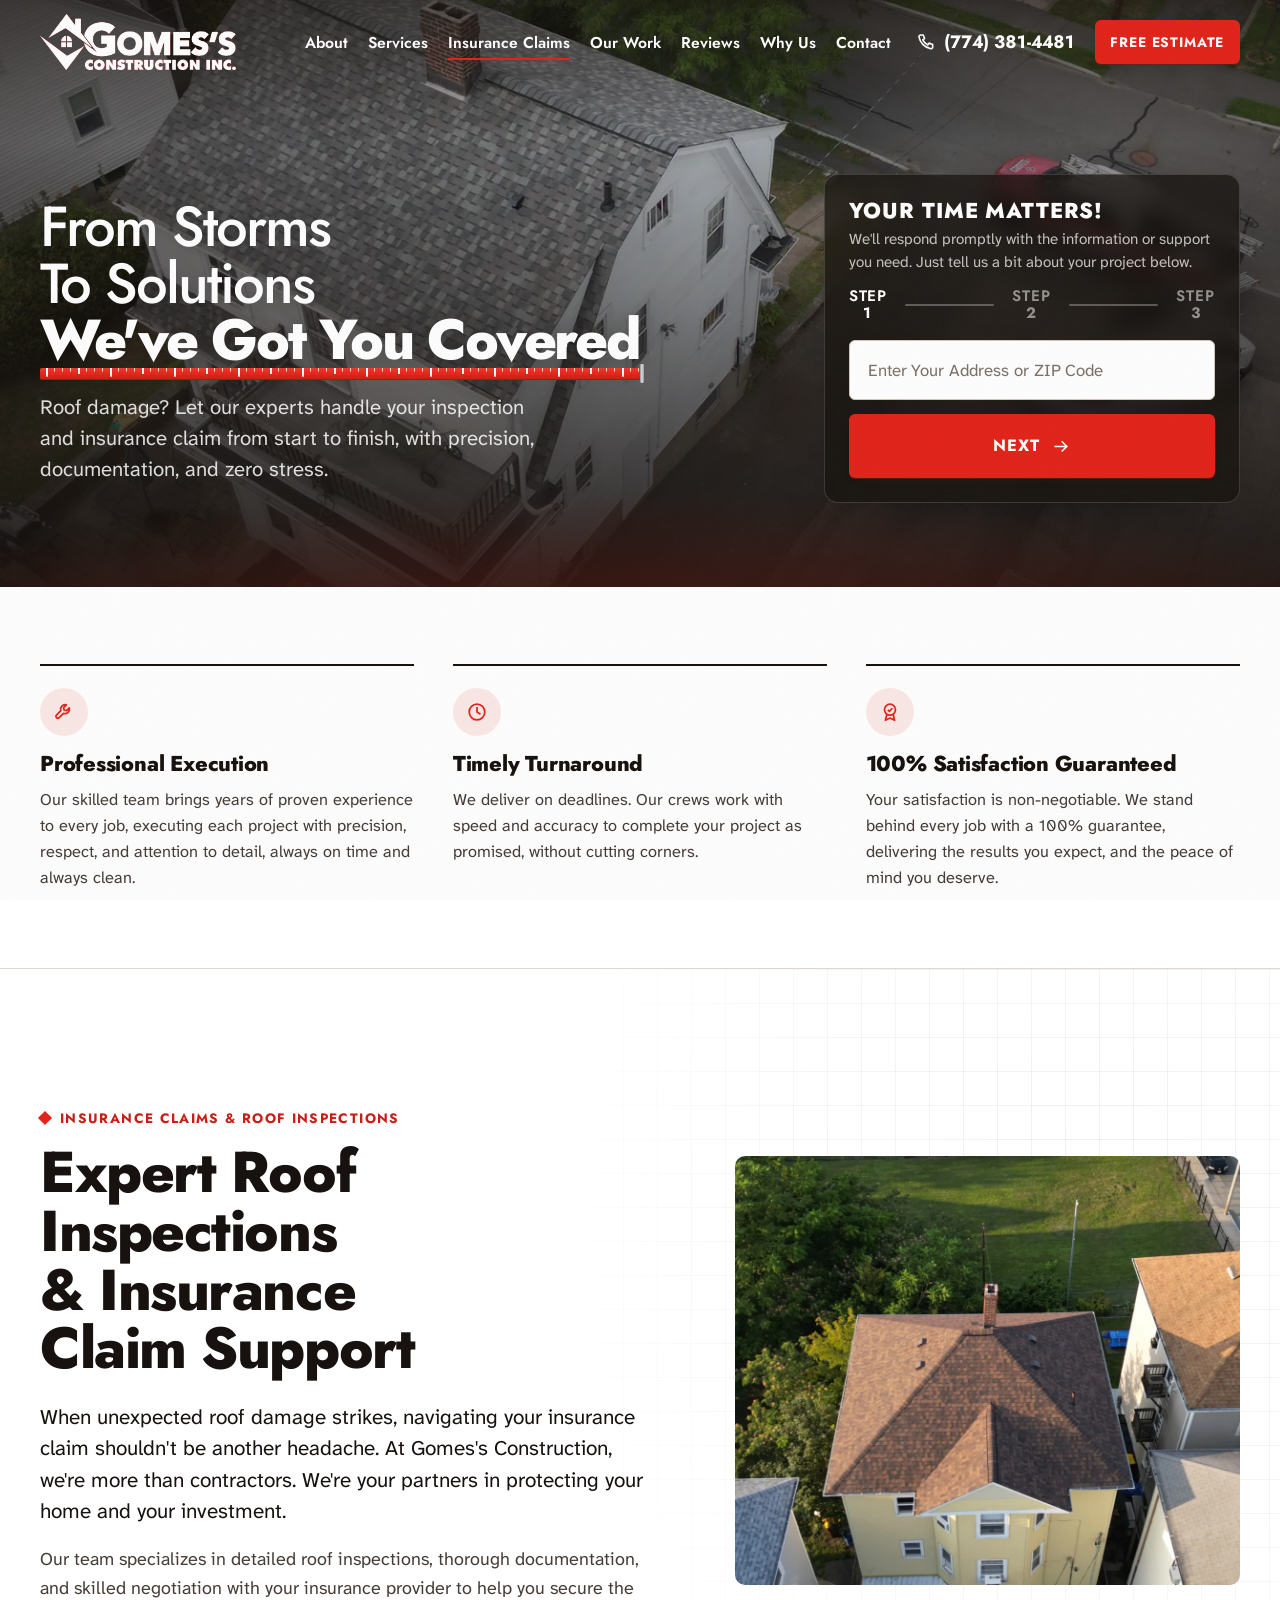
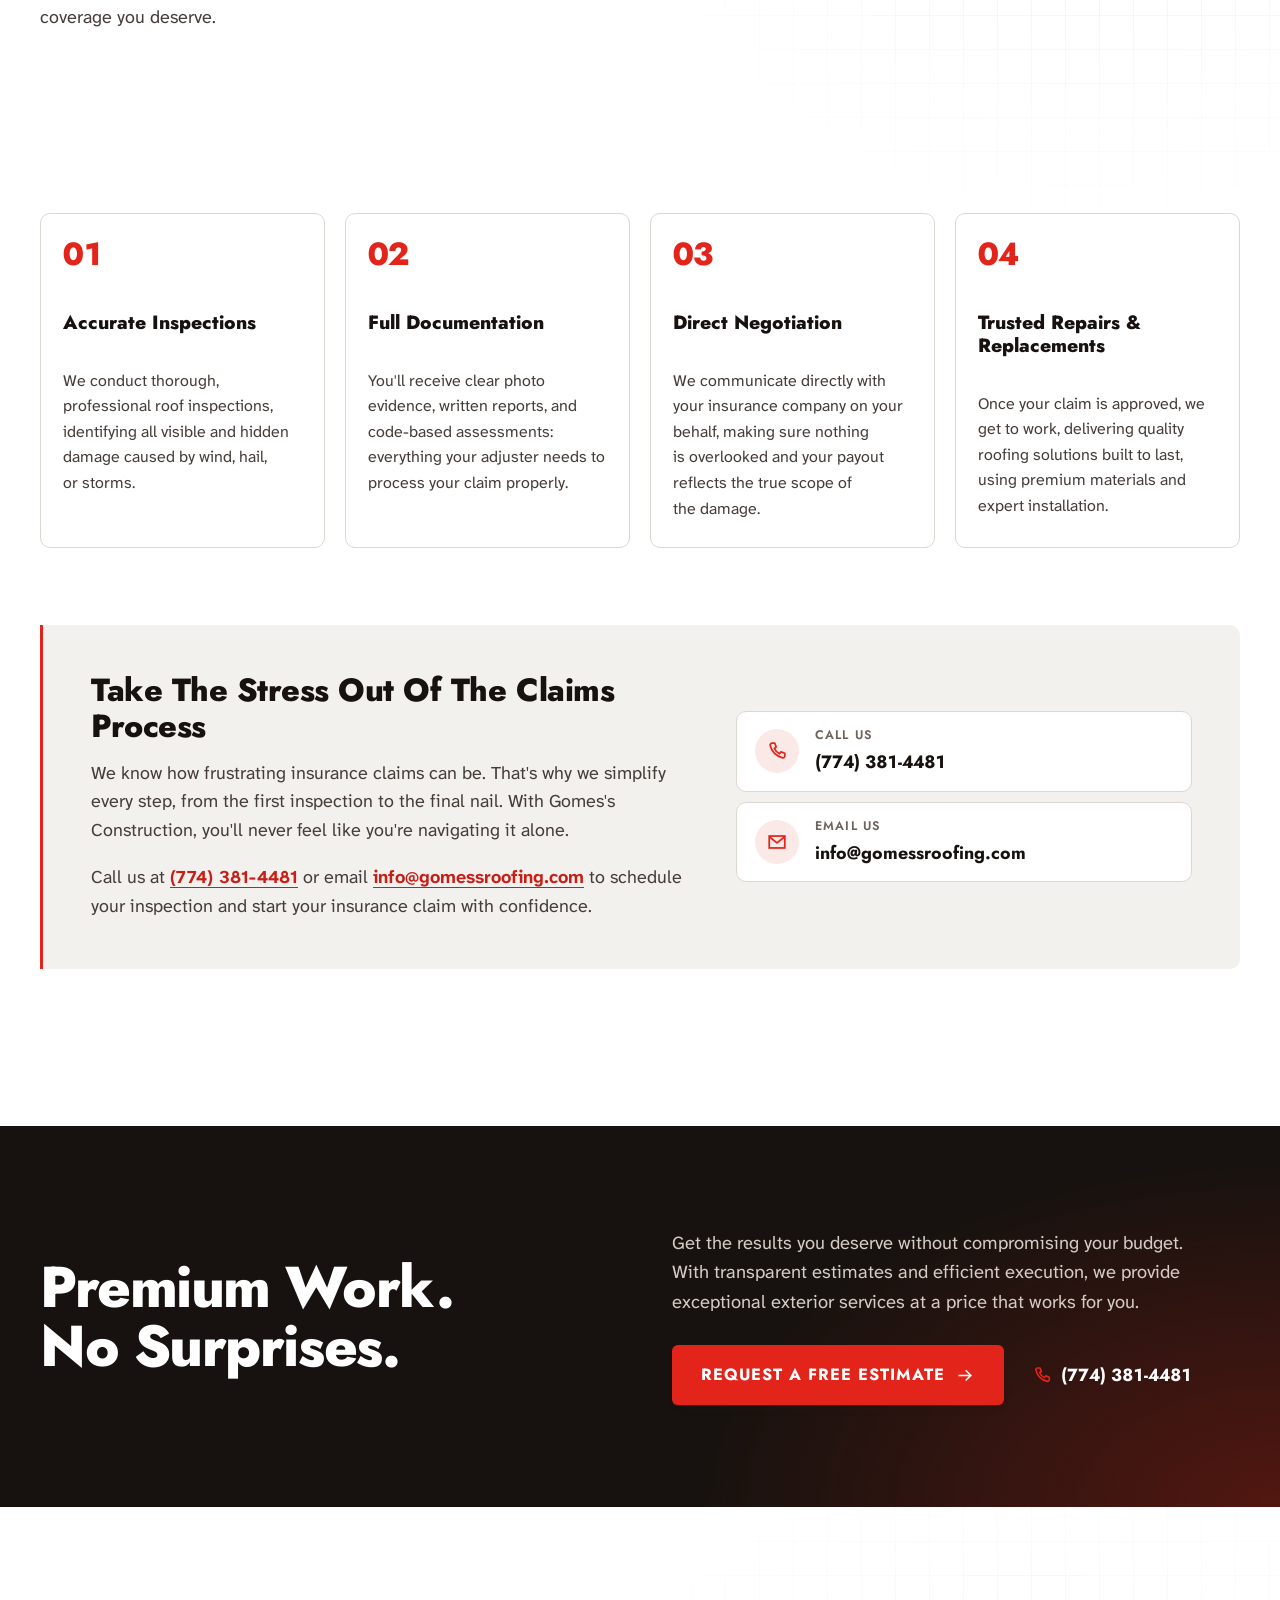
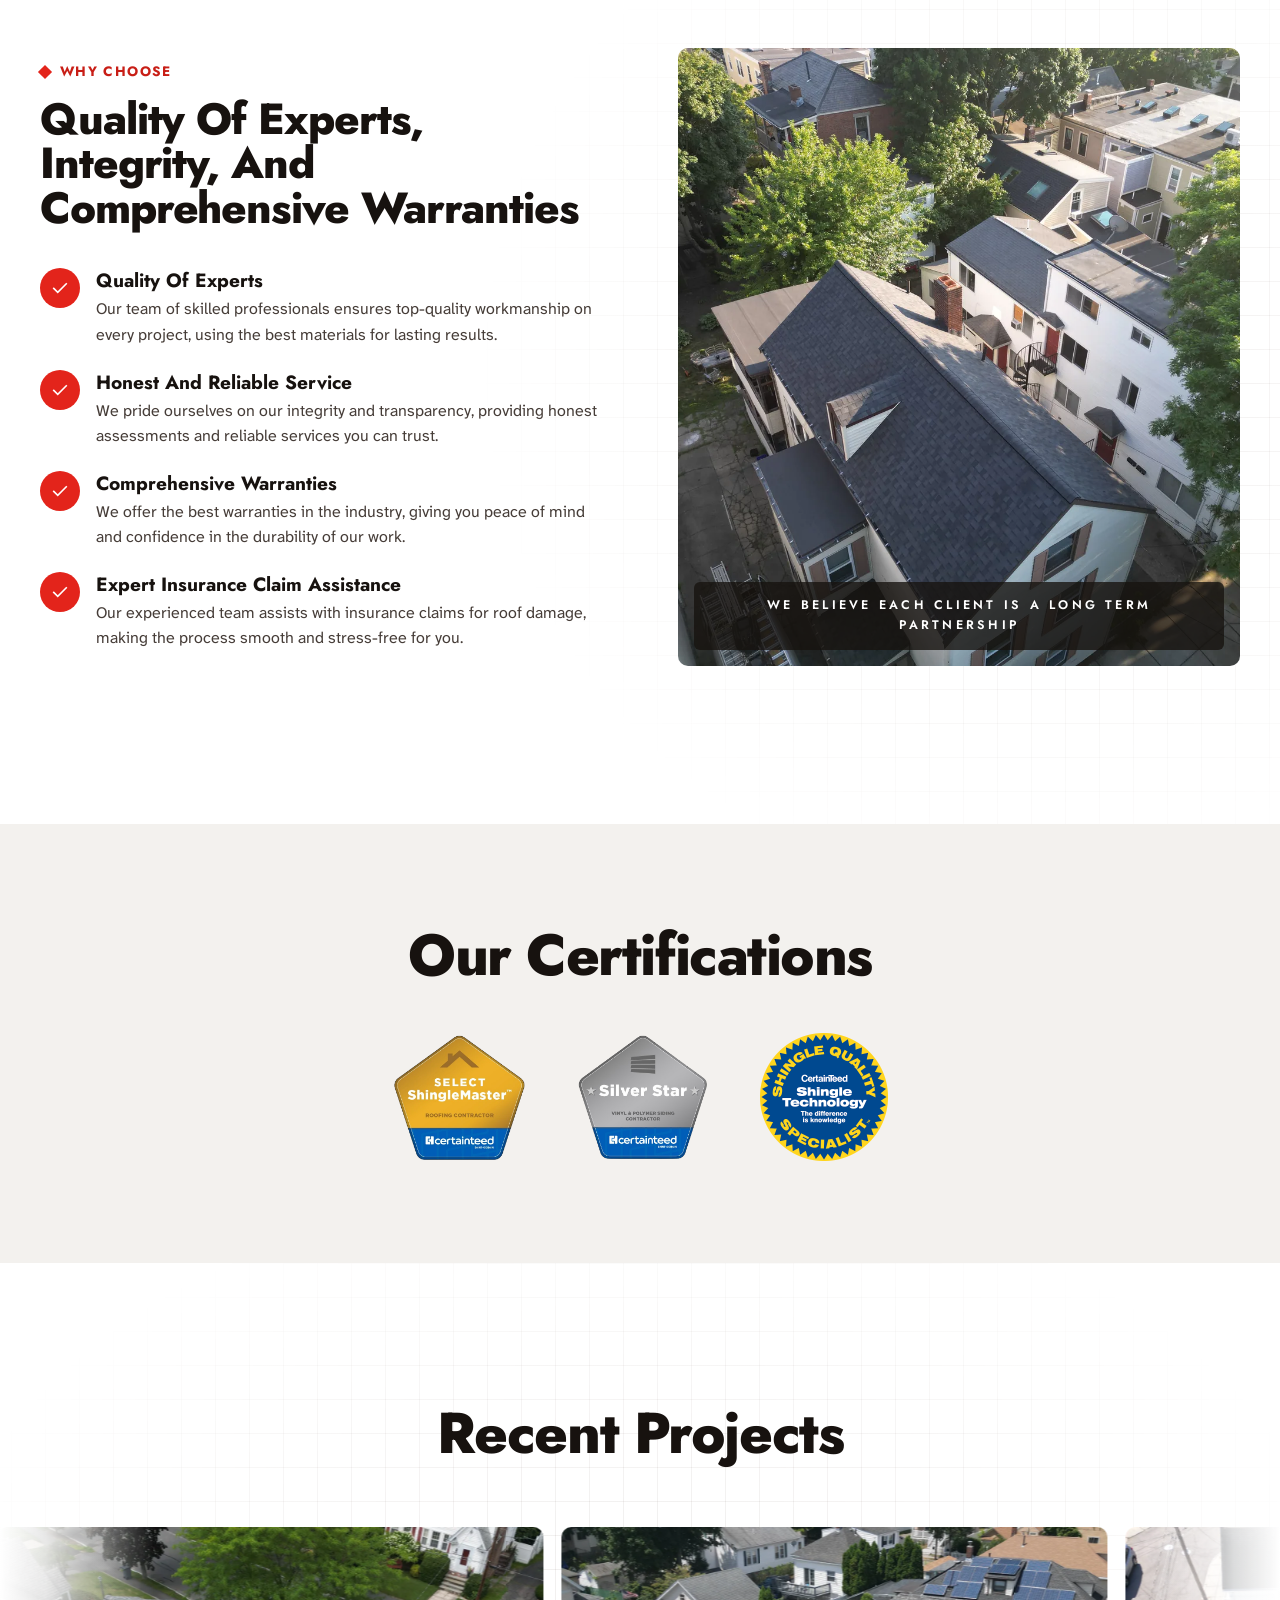
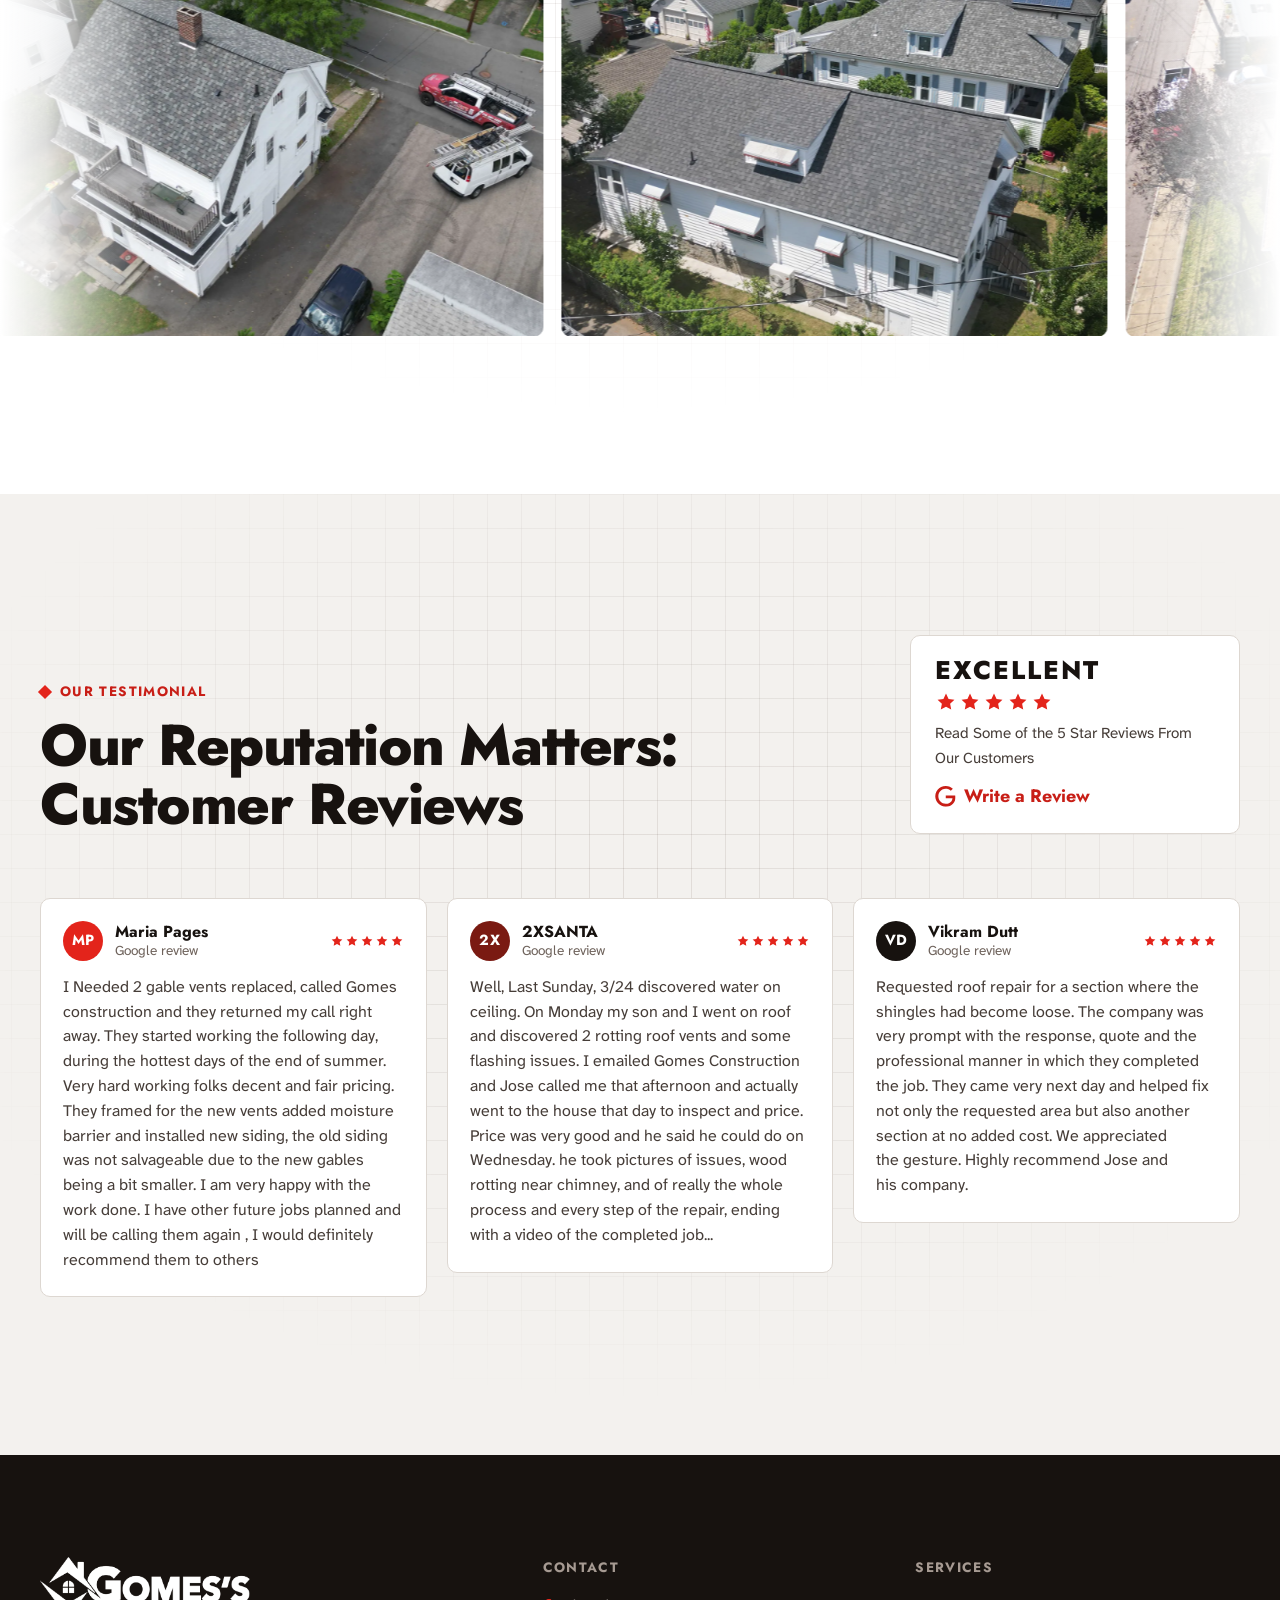
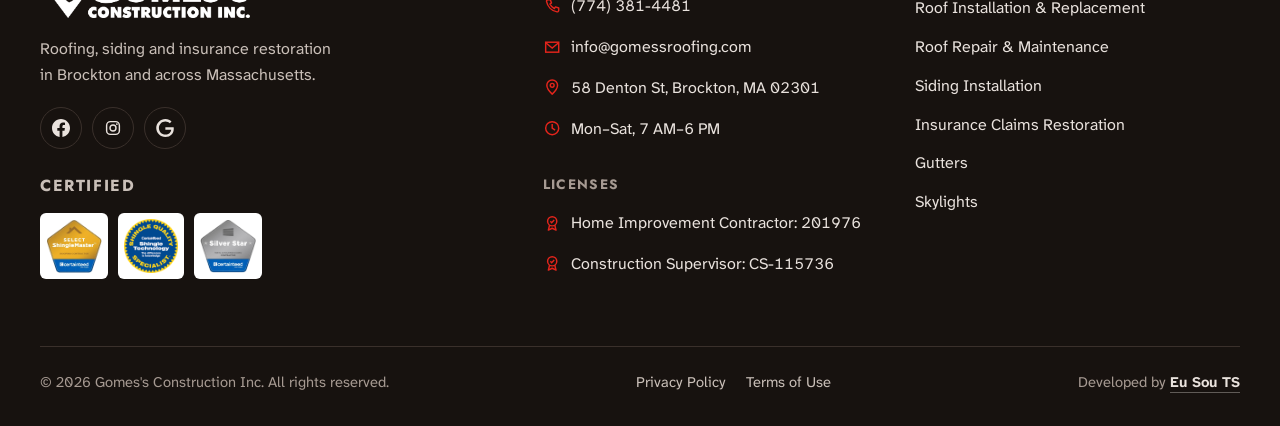
==== commit 2e51d515: "Send form leads to Web3Forms and the lead webhook - Real Web3Forms keys: hero + insurance claims, ho" ====
--- a/insurance-claims/index.html
+++ b/insurance-claims/index.html
@@ -3,6 +3,13 @@
 <head>
   <meta charset="utf-8">
   <meta name="viewport" content="width=device-width, initial-scale=1">
+  <!-- Google Tag Manager -->
+  <script>(function(w,d,s,l,i){w[l]=w[l]||[];w[l].push({'gtm.start':
+  new Date().getTime(),event:'gtm.js'});var f=d.getElementsByTagName(s)[0],
+  j=d.createElement(s),dl=l!='dataLayer'?'&l='+l:'';j.async=true;j.src=
+  'https://www.googletagmanager.com/gtm.js?id='+i+dl;f.parentNode.insertBefore(j,f);
+  })(window,document,'script','dataLayer','GTM-TX7CTJMK');</script>
+  <!-- End Google Tag Manager -->
   <title>Insurance Claims &amp; Roof Inspections | Gomes's Construction Inc.</title>
   <meta name="description" content="Roof damage? Let our experts handle your inspection and insurance claim from start to finish, with precision, documentation, and zero stress. Brockton and across Massachusetts.">
   <meta name="theme-color" content="#ffffff">
@@ -23,7 +30,7 @@
   <link rel="preconnect" href="https://fonts.gstatic.com" crossorigin>
   <link href="https://fonts.googleapis.com/css2?family=Atkinson+Hyperlegible+Next:wght@400;500;700&family=Jost:wght@500;600;700;800&display=swap" rel="stylesheet">
   <link rel="preload" as="image" href="../assets/img/work-gray-roof-colonial.webp" fetchpriority="high">
-  <link rel="stylesheet" href="../assets/css/styles.css?v=20261019">
+  <link rel="stylesheet" href="../assets/css/styles.css?v=20261029">
   <script type="application/ld+json">
   {
     "@context": "https://schema.org",
@@ -45,6 +52,10 @@
   </script>
 </head>
 <body>
+  <!-- Google Tag Manager (noscript) -->
+  <noscript><iframe src="https://www.googletagmanager.com/ns.html?id=GTM-TX7CTJMK"
+  height="0" width="0" style="display:none;visibility:hidden"></iframe></noscript>
+  <!-- End Google Tag Manager (noscript) -->
   <svg class="sprite" aria-hidden="true">
     <symbol id="i-arrow" viewBox="0 0 24 24"><path d="M4 12h15M13 6l6 6-6 6" fill="none" stroke="currentColor" stroke-width="1.9" stroke-linecap="square"/></symbol>
     <symbol id="i-phone" viewBox="0 0 24 24"><path d="M6.6 3.5h3l1.5 4.2-2.1 1.5a12 12 0 0 0 5.8 5.8l1.5-2.1 4.2 1.5v3a2 2 0 0 1-2.2 2A17 17 0 0 1 4.6 5.7a2 2 0 0 1 2-2.2Z" fill="none" stroke="currentColor" stroke-width="1.9" stroke-linejoin="round"/></symbol>
@@ -121,7 +132,7 @@
         </div>
         <div class="hero__side" id="quote">
           <form class="form form--hero" data-form data-antispam action="https://api.web3forms.com/submit" method="POST" novalidate>
-            <input type="hidden" name="access_key" value="YOUR_WEB3FORMS_ACCESS_KEY">
+            <input type="hidden" name="access_key" value="e436694f-de67-4701-b3bf-1a9ba04e45f4">
             <input type="hidden" name="subject" value="New insurance claim request from gomessroofing.com">
             <input type="hidden" name="from_name" value="Gomes's Construction Website">
             <input type="checkbox" name="botcheck" class="hp" tabindex="-1" autocomplete="off" aria-hidden="true">
@@ -457,6 +468,7 @@
   </div>
 
   <script src="../assets/js/antispam.js?v=20261014" defer></script>
-  <script src="../assets/js/main.js?v=20261014" defer></script>
+  <script src="../assets/js/leads.js?v=20261105" defer></script>
+  <script src="../assets/js/main.js?v=20261105" defer></script>
 </body>
 </html>
--- a/assets/css/styles.css
+++ b/assets/css/styles.css
@@ -1233,3 +1233,72 @@
   .ic-score { justify-items: center; text-align: center; }
 }
 @media (max-width: 560px) { .ic-trust__list { grid-template-columns: 1fr; } }
+
+/* ---------- contact card (/redirect) ---------- */
+.vc-page { background: var(--ink); color: #fff; }
+.vc {
+  position: relative; isolation: isolate; min-height: 100vh; min-height: 100dvh;
+  display: flex; flex-direction: column; align-items: center; justify-content: center;
+  padding: max(40px, env(safe-area-inset-top)) 16px max(28px, env(safe-area-inset-bottom));
+}
+.vc__bg { position: fixed; inset: 0; z-index: -1; }
+.vc__bg img { width: 100%; height: 100%; object-fit: cover; }
+.vc__bg::after { content: ""; position: absolute; inset: 0; background: linear-gradient(180deg, rgba(23, 18, 15, .7) 0%, rgba(23, 18, 15, .86) 40%, rgba(23, 18, 15, .97) 100%); }
+.vc__card {
+  width: min(100%, 440px); padding: 36px clamp(18px, 5vw, 28px) 28px; text-align: center;
+  background: rgba(23, 18, 15, .62); -webkit-backdrop-filter: blur(12px); backdrop-filter: blur(12px);
+  border: 1px solid rgba(246, 242, 238, .14); border-radius: 18px;
+  box-shadow: 0 30px 60px -36px rgba(0, 0, 0, .8);
+}
+.vc__brand img { width: min(210px, 70%); margin-inline: auto; }
+.vc__tag { max-width: 30ch; margin: 16px auto 0; color: #d6ccc5; font-size: 1rem; line-height: 1.5; }
+.vc__links { display: grid; gap: 10px; margin-top: 28px; text-align: left; }
+.vc-link {
+  display: flex; align-items: center; gap: 14px; min-height: 68px; padding: 12px 16px;
+  color: #fff; text-decoration: none; background: rgba(255, 255, 255, .06);
+  border: 1px solid rgba(246, 242, 238, .14); border-radius: 12px;
+  transition: background-color .25s var(--ease), border-color .25s, transform .25s var(--ease);
+}
+.vc-link:hover { background: rgba(255, 255, 255, .11); border-color: rgba(246, 242, 238, .3); transform: translateY(-1px); }
+.vc-link:active { transform: scale(.98); transition-duration: .08s; }
+.vc-link__ico { flex: none; width: 42px; height: 42px; border-radius: 50%; display: grid; place-items: center; background: var(--red); color: #fff; }
+.vc-link__ico .ico { width: 20px; height: 20px; }
+.vc-link__txt { flex: 1; min-width: 0; display: grid; line-height: 1.25; }
+.vc-link__txt b { font-family: var(--f-display); font-weight: 700; font-size: 1.08rem; }
+.vc-link__txt small { overflow: hidden; text-overflow: ellipsis; white-space: nowrap; color: #c9bfb8; font-size: .92rem; font-variant-numeric: tabular-nums lining-nums; }
+.vc-link__go { color: #a69a92; transition: transform .3s var(--ease), color .2s; }
+.vc-link:hover .vc-link__go { color: #fff; transform: translateX(3px); }
+.vc-link--primary { background: var(--red); border-color: var(--red); }
+.vc-link--primary:hover { background: var(--brick); border-color: var(--brick); }
+.vc-link--primary .vc-link__ico { background: rgba(255, 255, 255, .18); }
+.vc-link--primary .vc-link__txt small, .vc-link--primary .vc-link__go { color: #fff; }
+.vc__h { margin-top: 28px; font-family: var(--f-display); font-weight: 700; font-size: .8rem; letter-spacing: .14em; text-transform: uppercase; color: #a69a92; }
+.vc__social { display: grid; grid-template-columns: repeat(3, minmax(0, 1fr)); gap: 10px; margin-top: 12px; }
+.vc__social a {
+  display: grid; justify-items: center; gap: 8px; padding: 14px 10px; color: #fff; text-decoration: none;
+  font-family: var(--f-display); font-weight: 600; font-size: .9rem;
+  background: rgba(255, 255, 255, .06); border: 1px solid rgba(246, 242, 238, .14); border-radius: 12px;
+  transition: background-color .25s var(--ease), border-color .25s, transform .25s var(--ease);
+}
+.vc__social a:hover { background: var(--red); border-color: var(--red); transform: translateY(-1px); }
+.vc__social .ico { width: 24px; height: 24px; }
+.vc__foot { margin-top: 20px; color: #a69a92; font-size: .85rem; }
+/* narrow phones: drop the arrows so the email address fits */
+@media (max-width: 380px) {
+  .vc__card { padding-inline: 14px; }
+  .vc-link { padding-inline: 14px; }
+  .vc-link__go { display: none; }
+  .vc__social a { font-size: .8rem; }
+}
+
+/* entrance: the card settles, then the links follow */
+.vc__card, .vc__links li, .vc__social li { animation: vc-in .7s var(--ease) both; }
+.vc__links li:nth-child(1) { animation-delay: .12s; }
+.vc__links li:nth-child(2) { animation-delay: .18s; }
+.vc__links li:nth-child(3) { animation-delay: .24s; }
+.vc__social li { animation-delay: .32s; }
+@keyframes vc-in { from { opacity: 0; transform: translateY(12px); } to { opacity: 1; transform: none; } }
+@media (prefers-reduced-motion: reduce) {
+  .vc__card, .vc__links li, .vc__social li { animation: none; }
+  .vc-link, .vc__social a { transition: none; }
+}
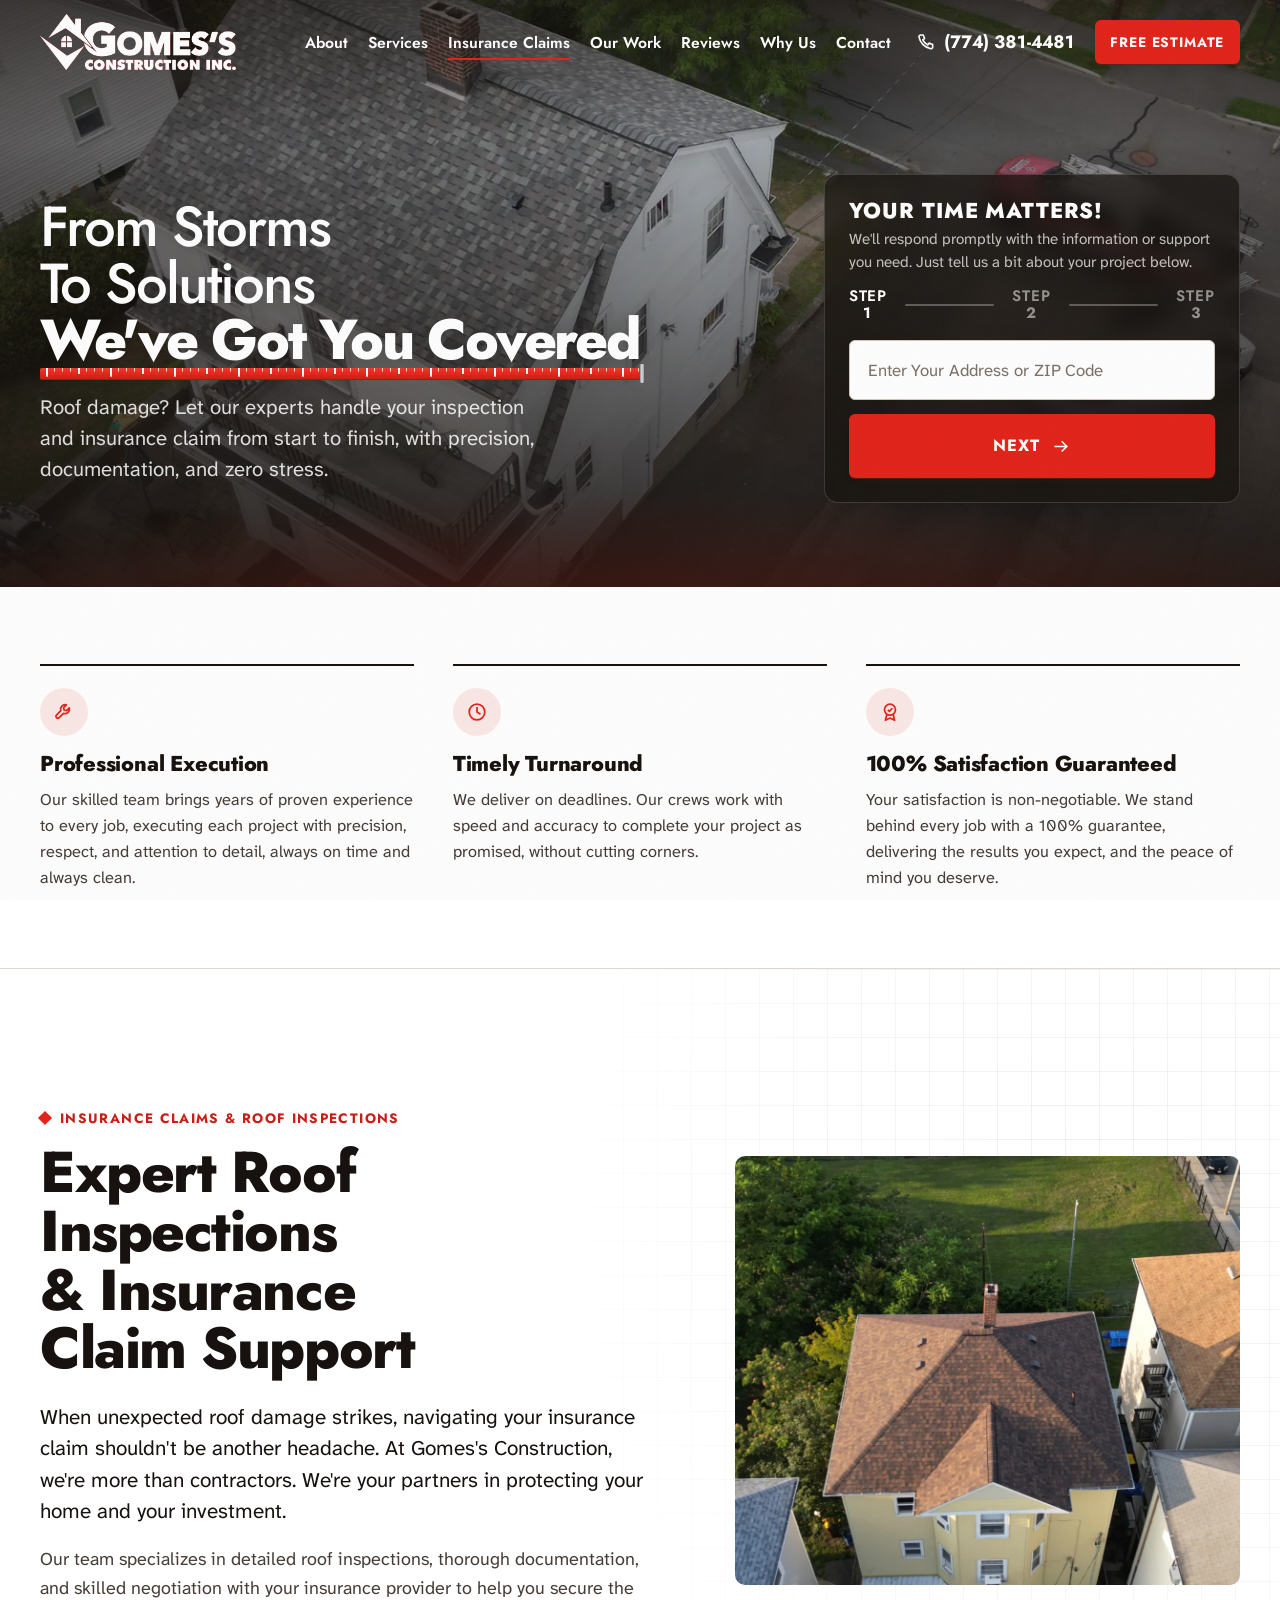
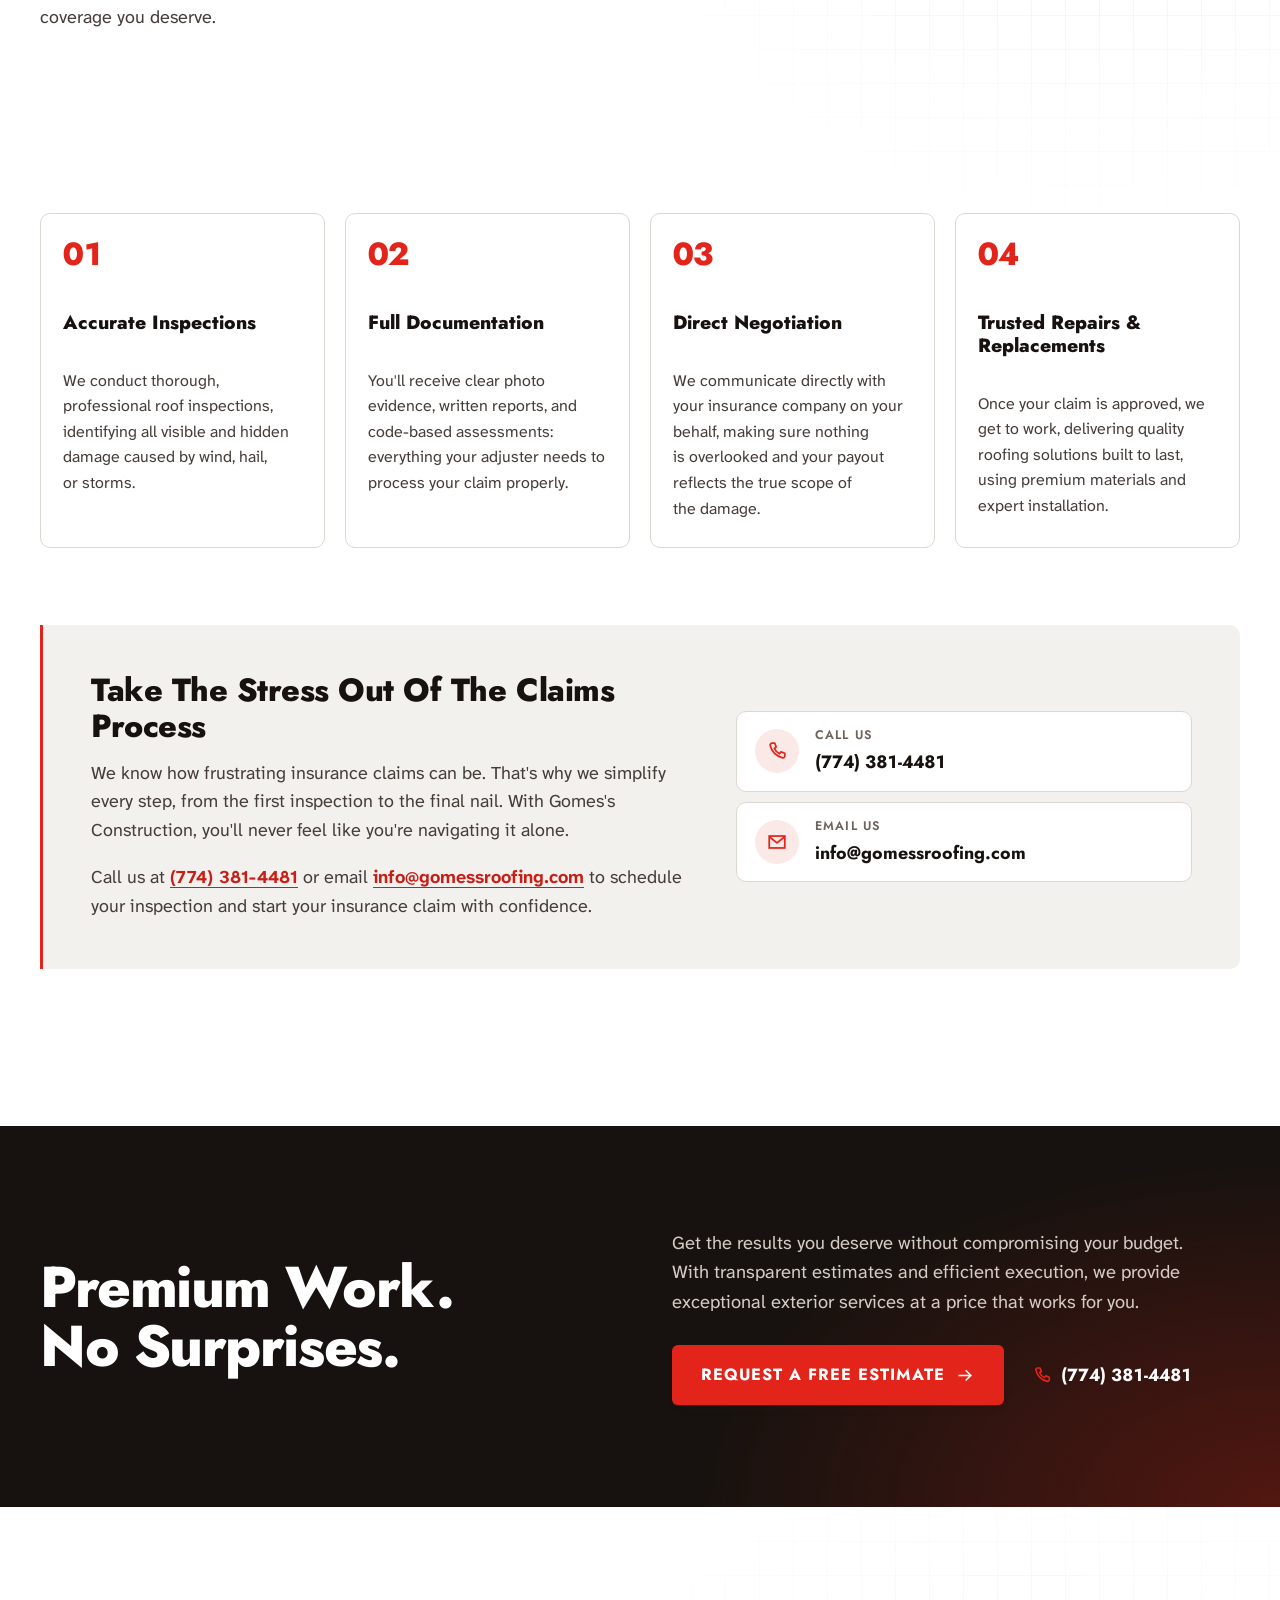
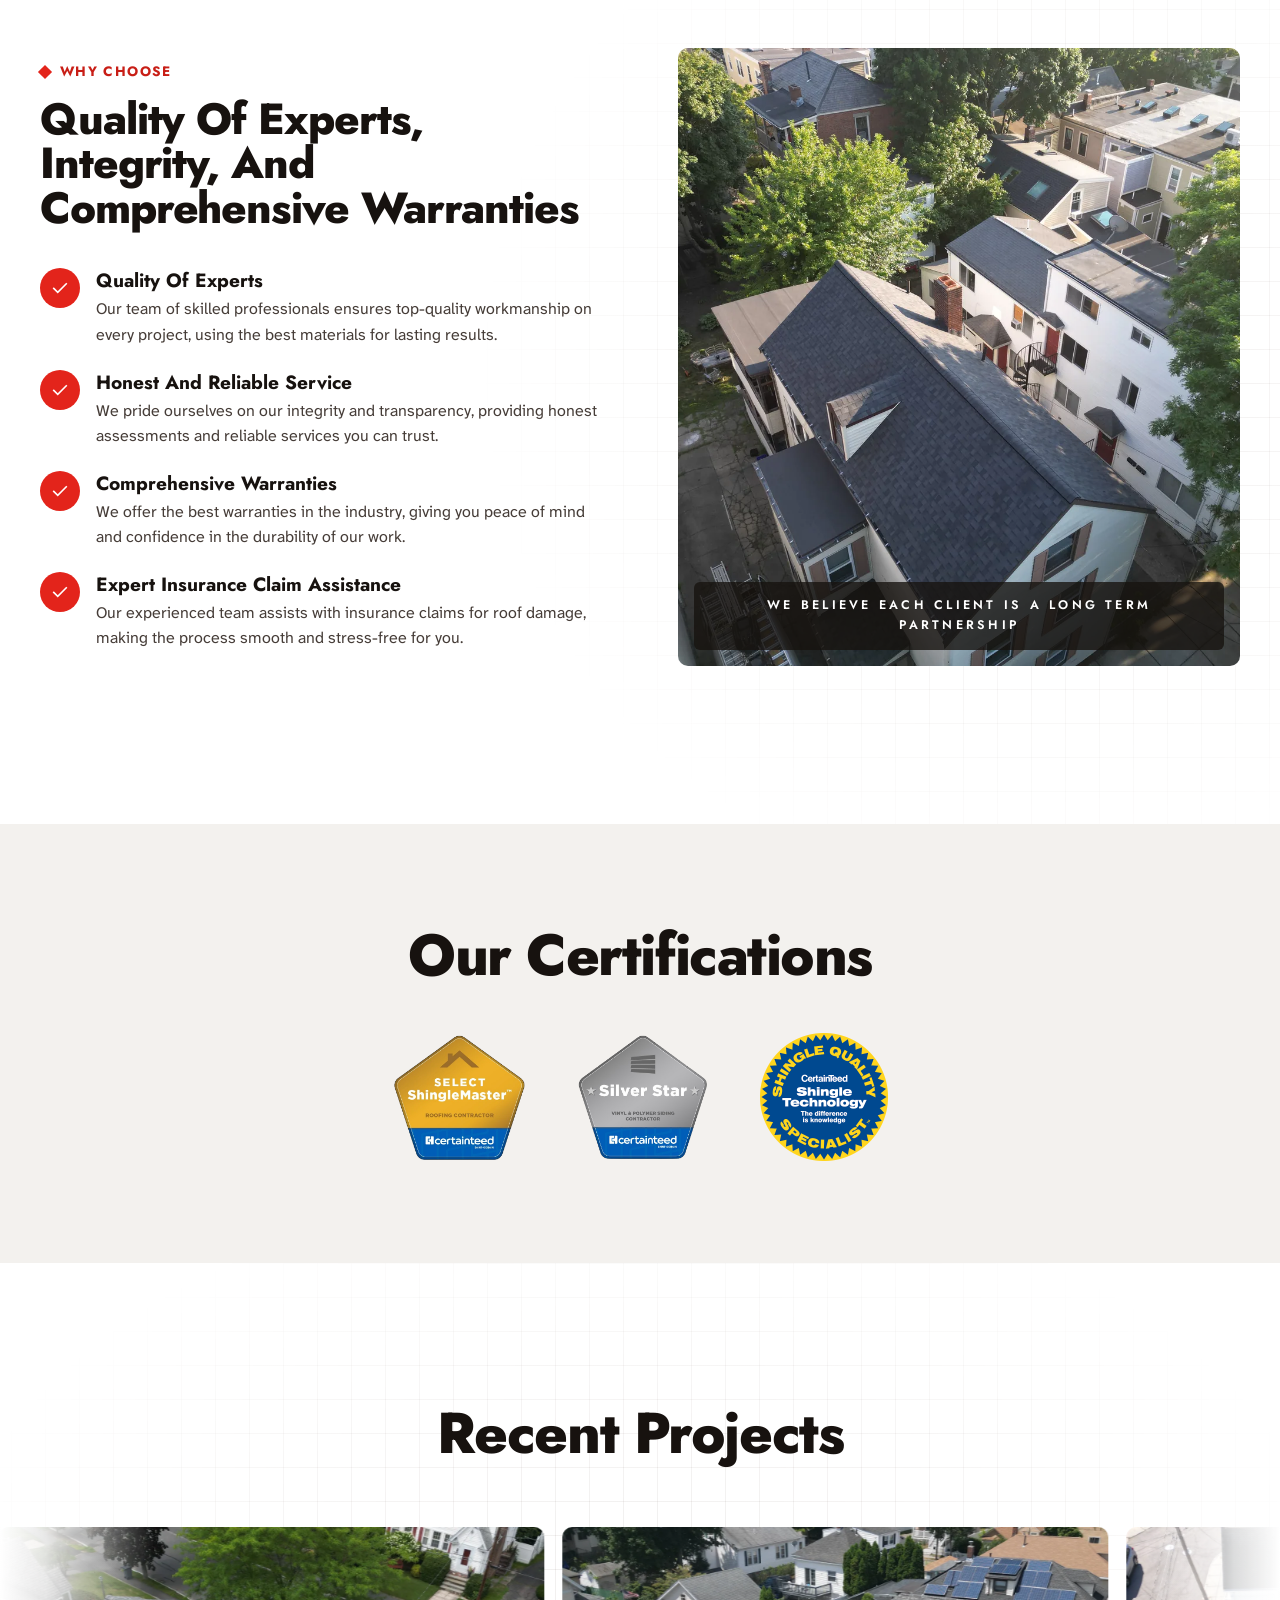
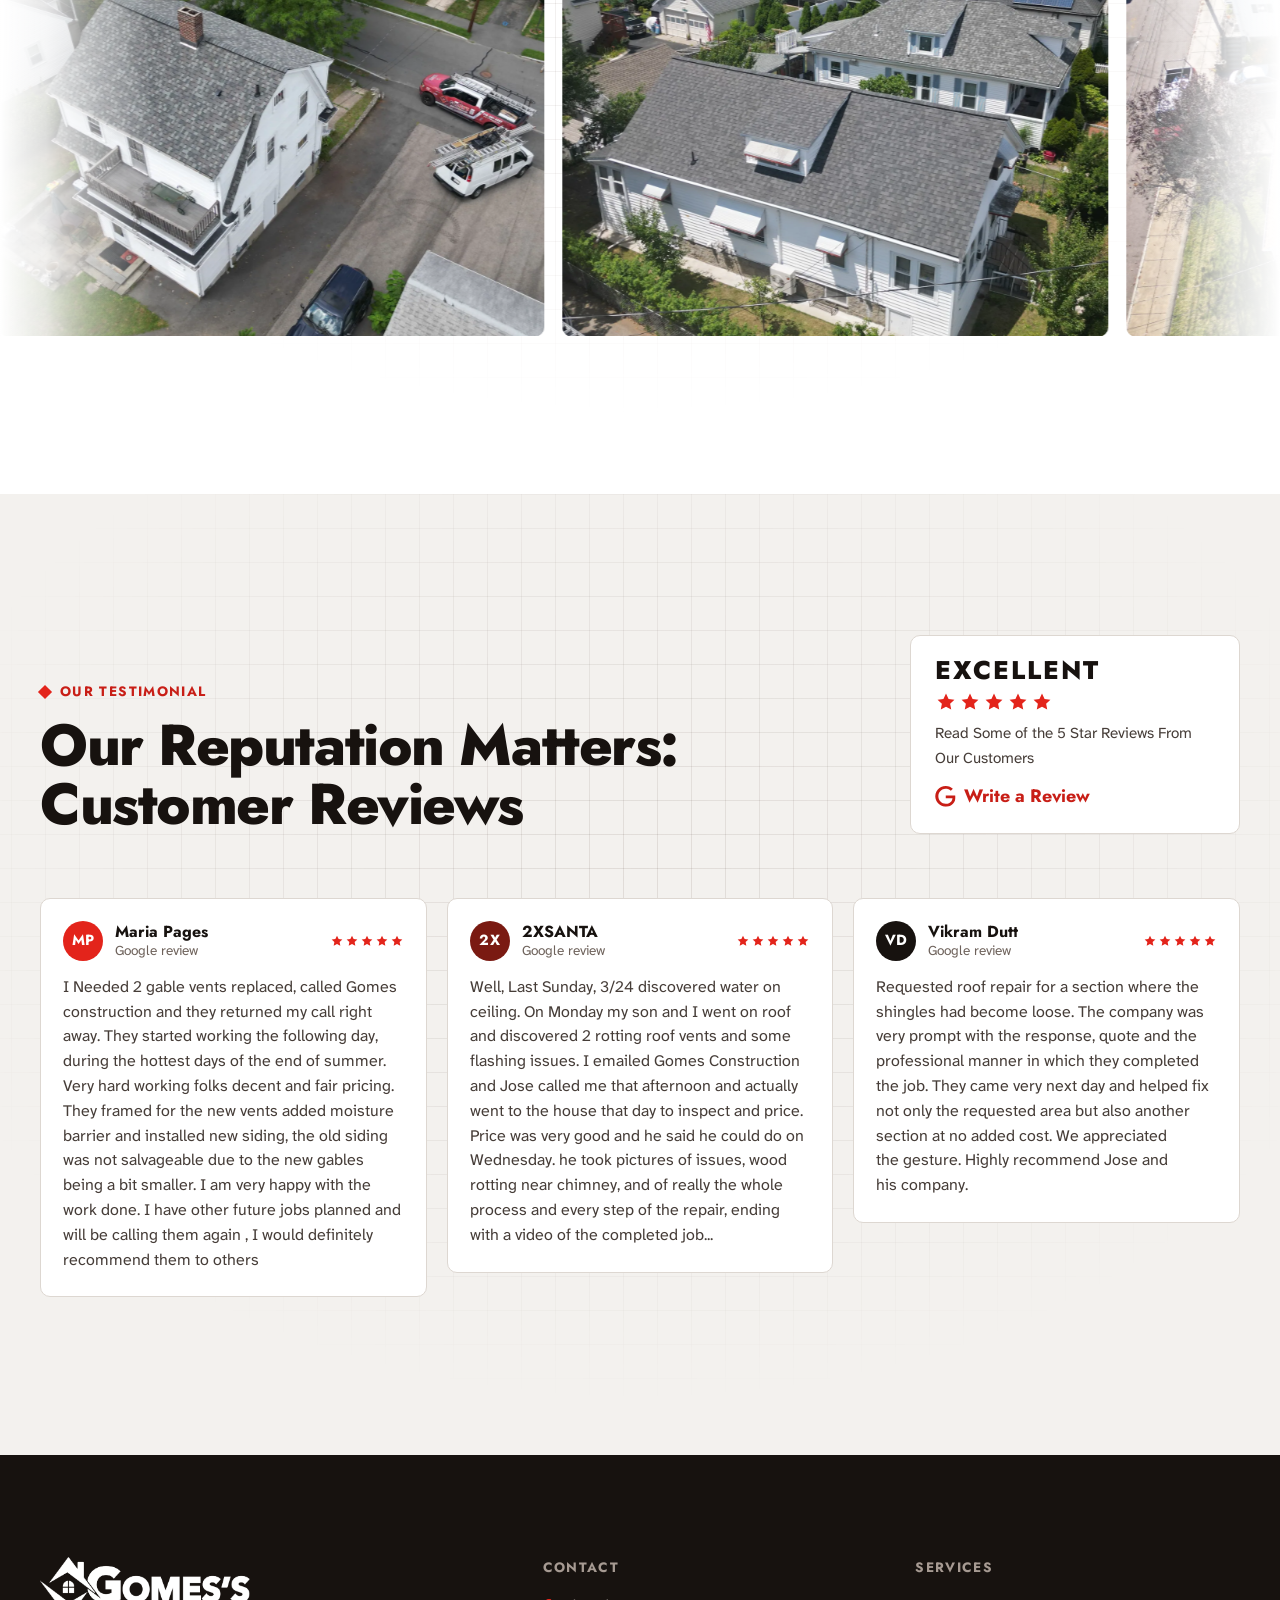
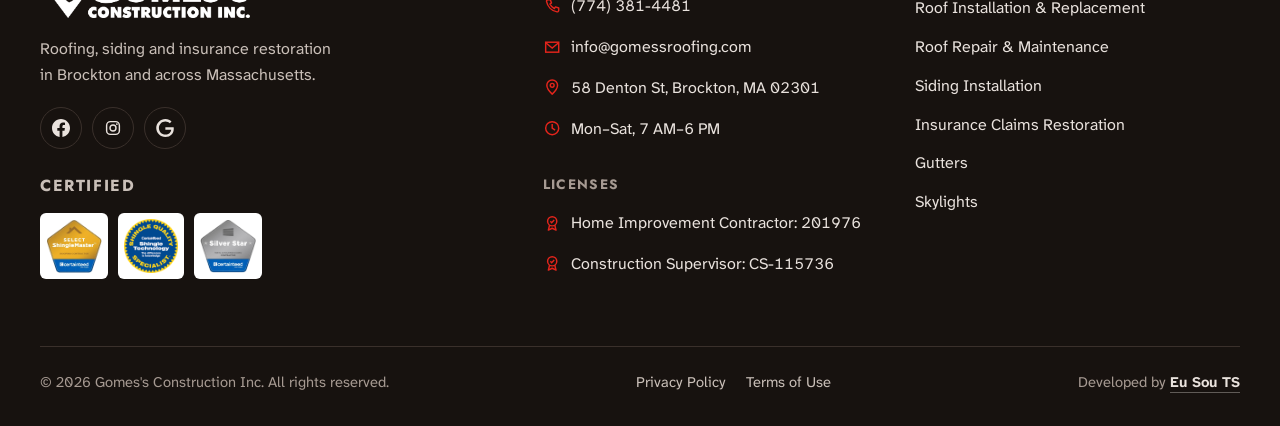
==== commit 5f9b4a4e: "Add a US phone mask to the site forms and log refused leads - Home hero, home estimate and insurance" ====
--- a/insurance-claims/index.html
+++ b/insurance-claims/index.html
@@ -468,7 +468,7 @@
   </div>
 
   <script src="../assets/js/antispam.js?v=20261014" defer></script>
-  <script src="../assets/js/leads.js?v=20261105" defer></script>
-  <script src="../assets/js/main.js?v=20261105" defer></script>
+  <script src="../assets/js/leads.js?v=20261105-2" defer></script>
+  <script src="../assets/js/main.js?v=20261105-2" defer></script>
 </body>
 </html>
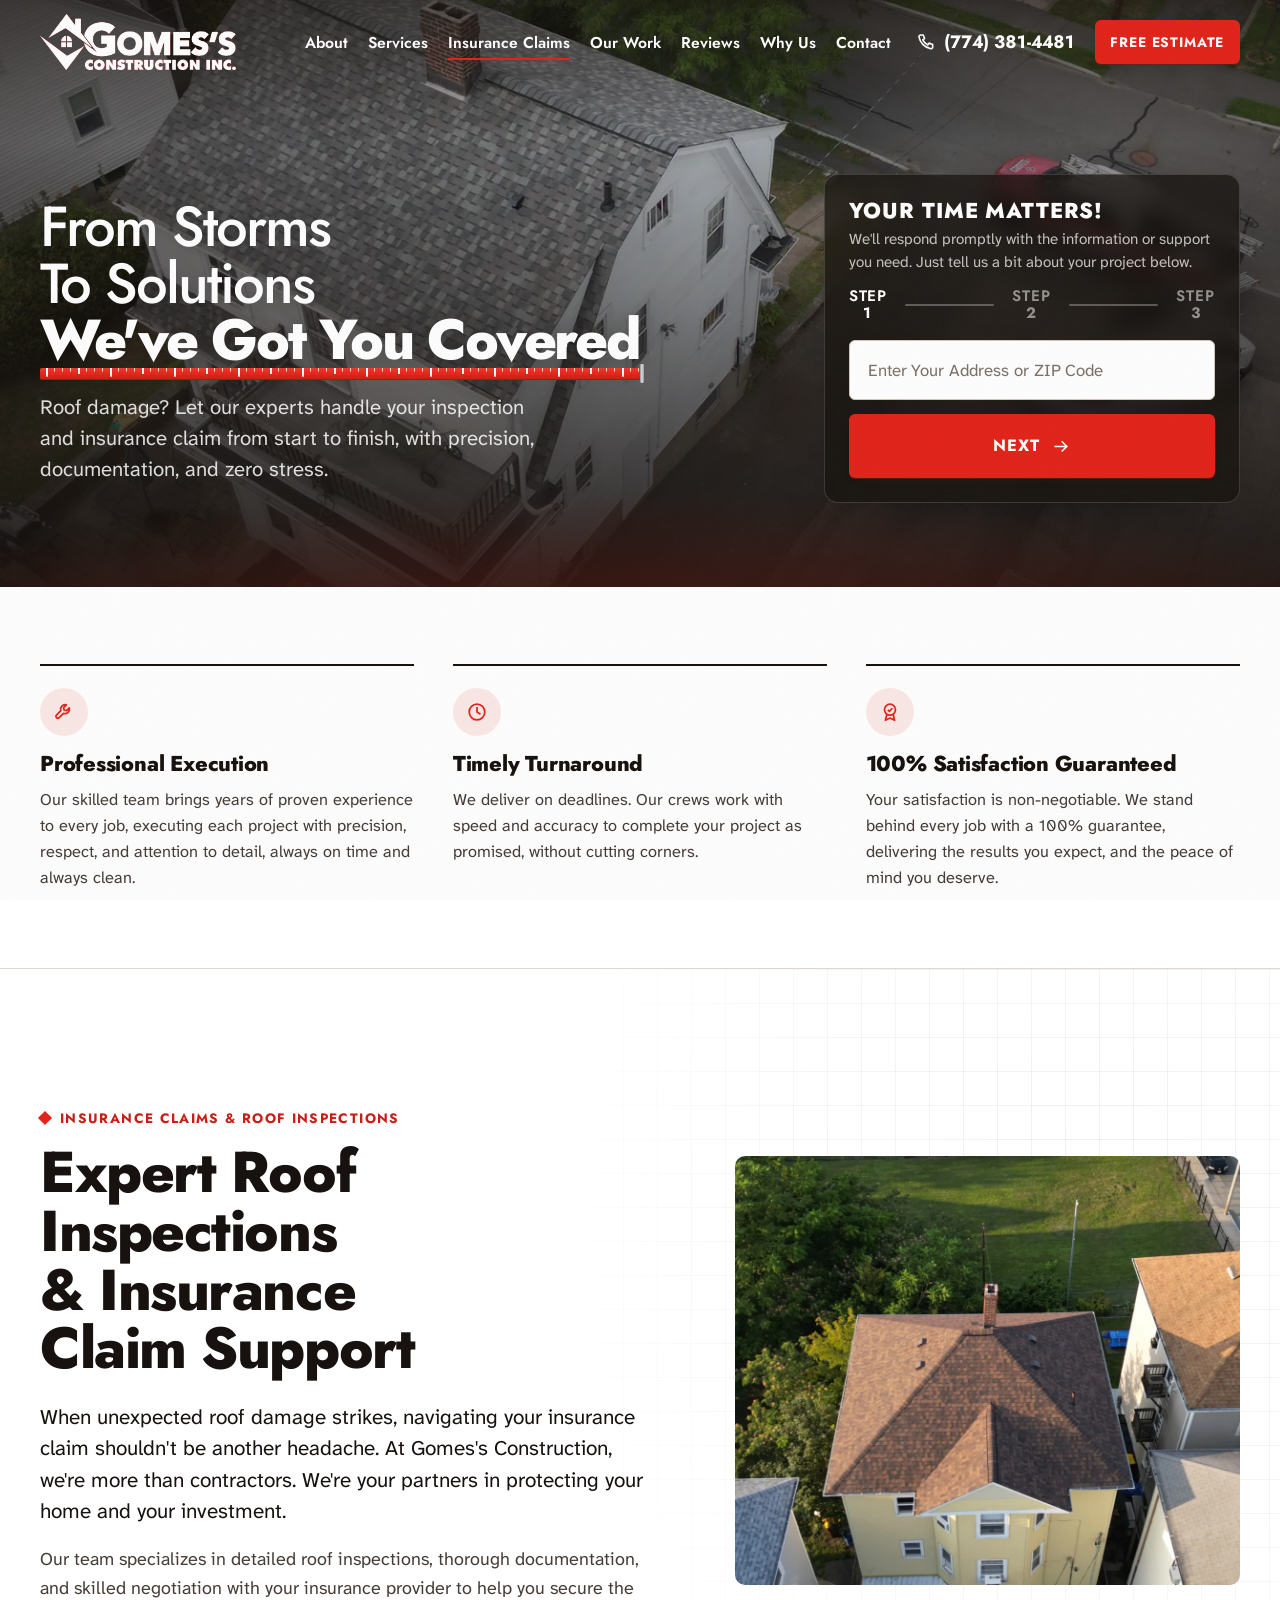
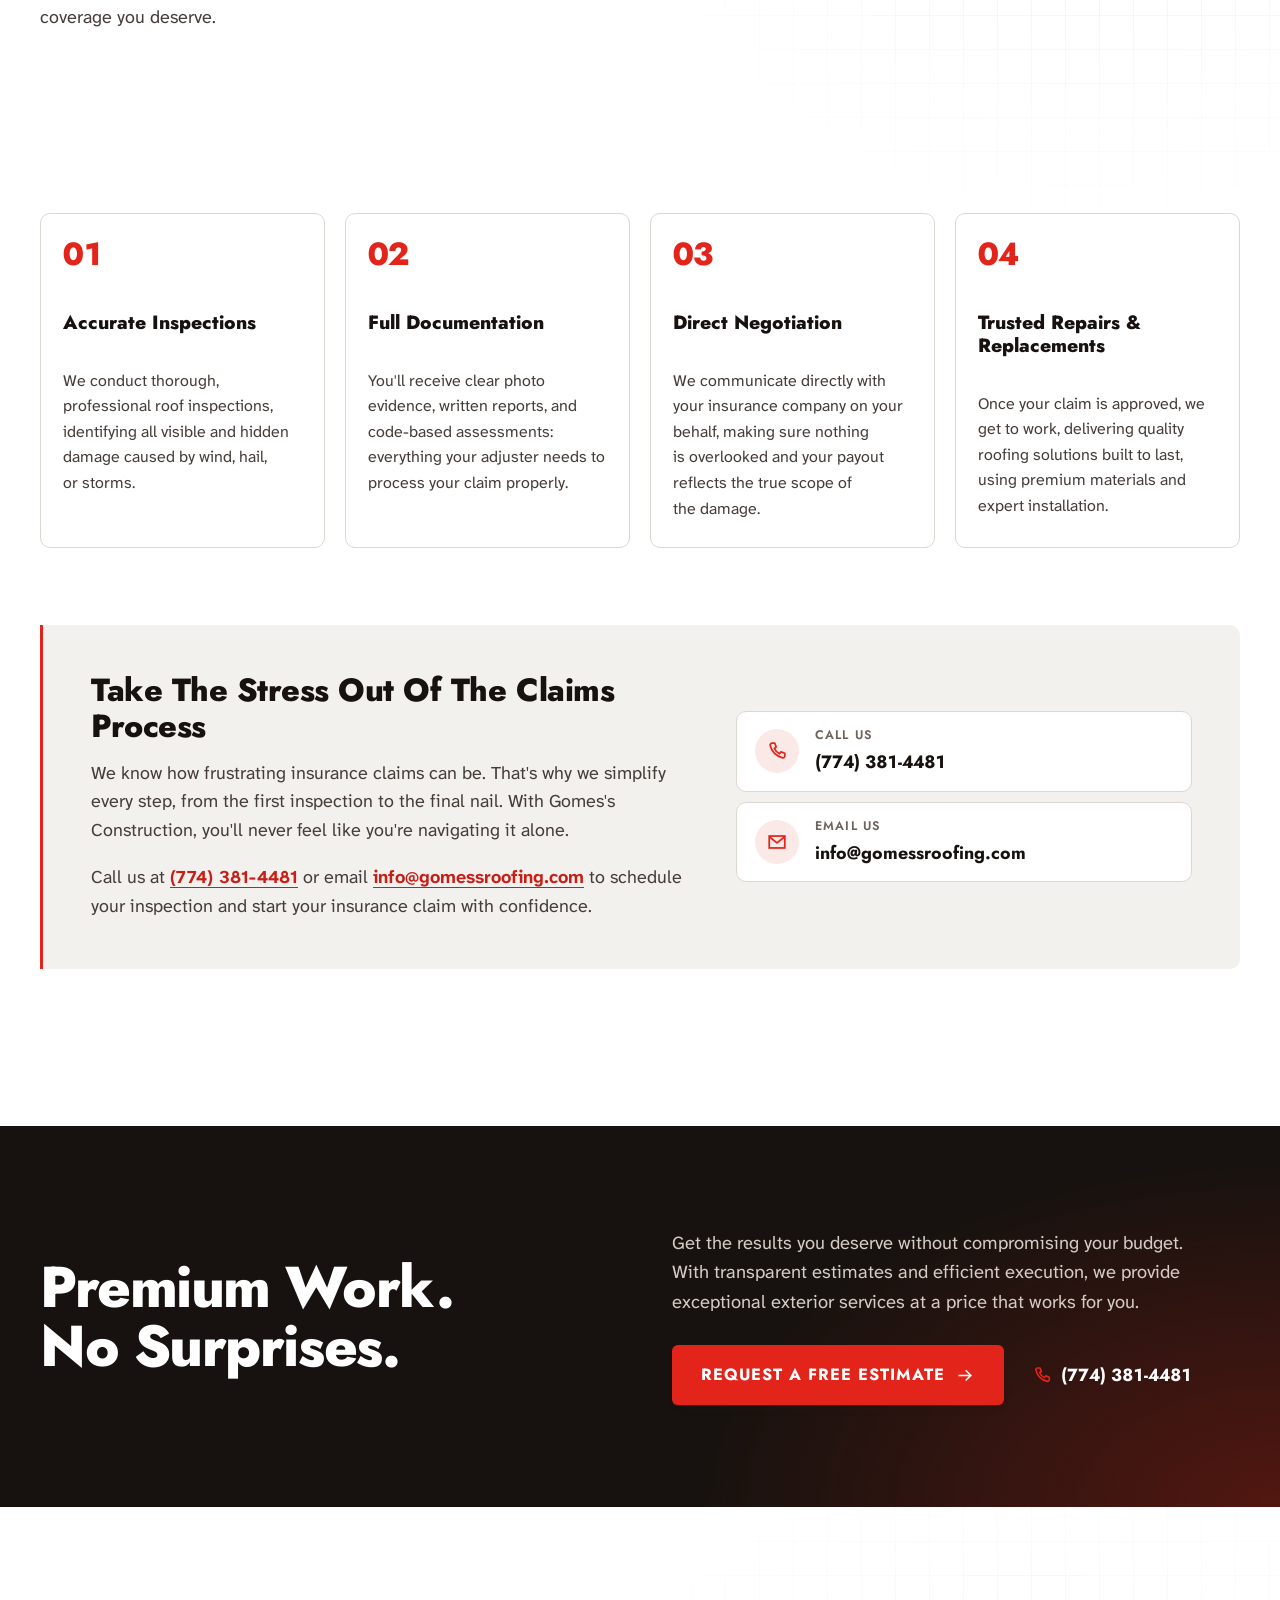
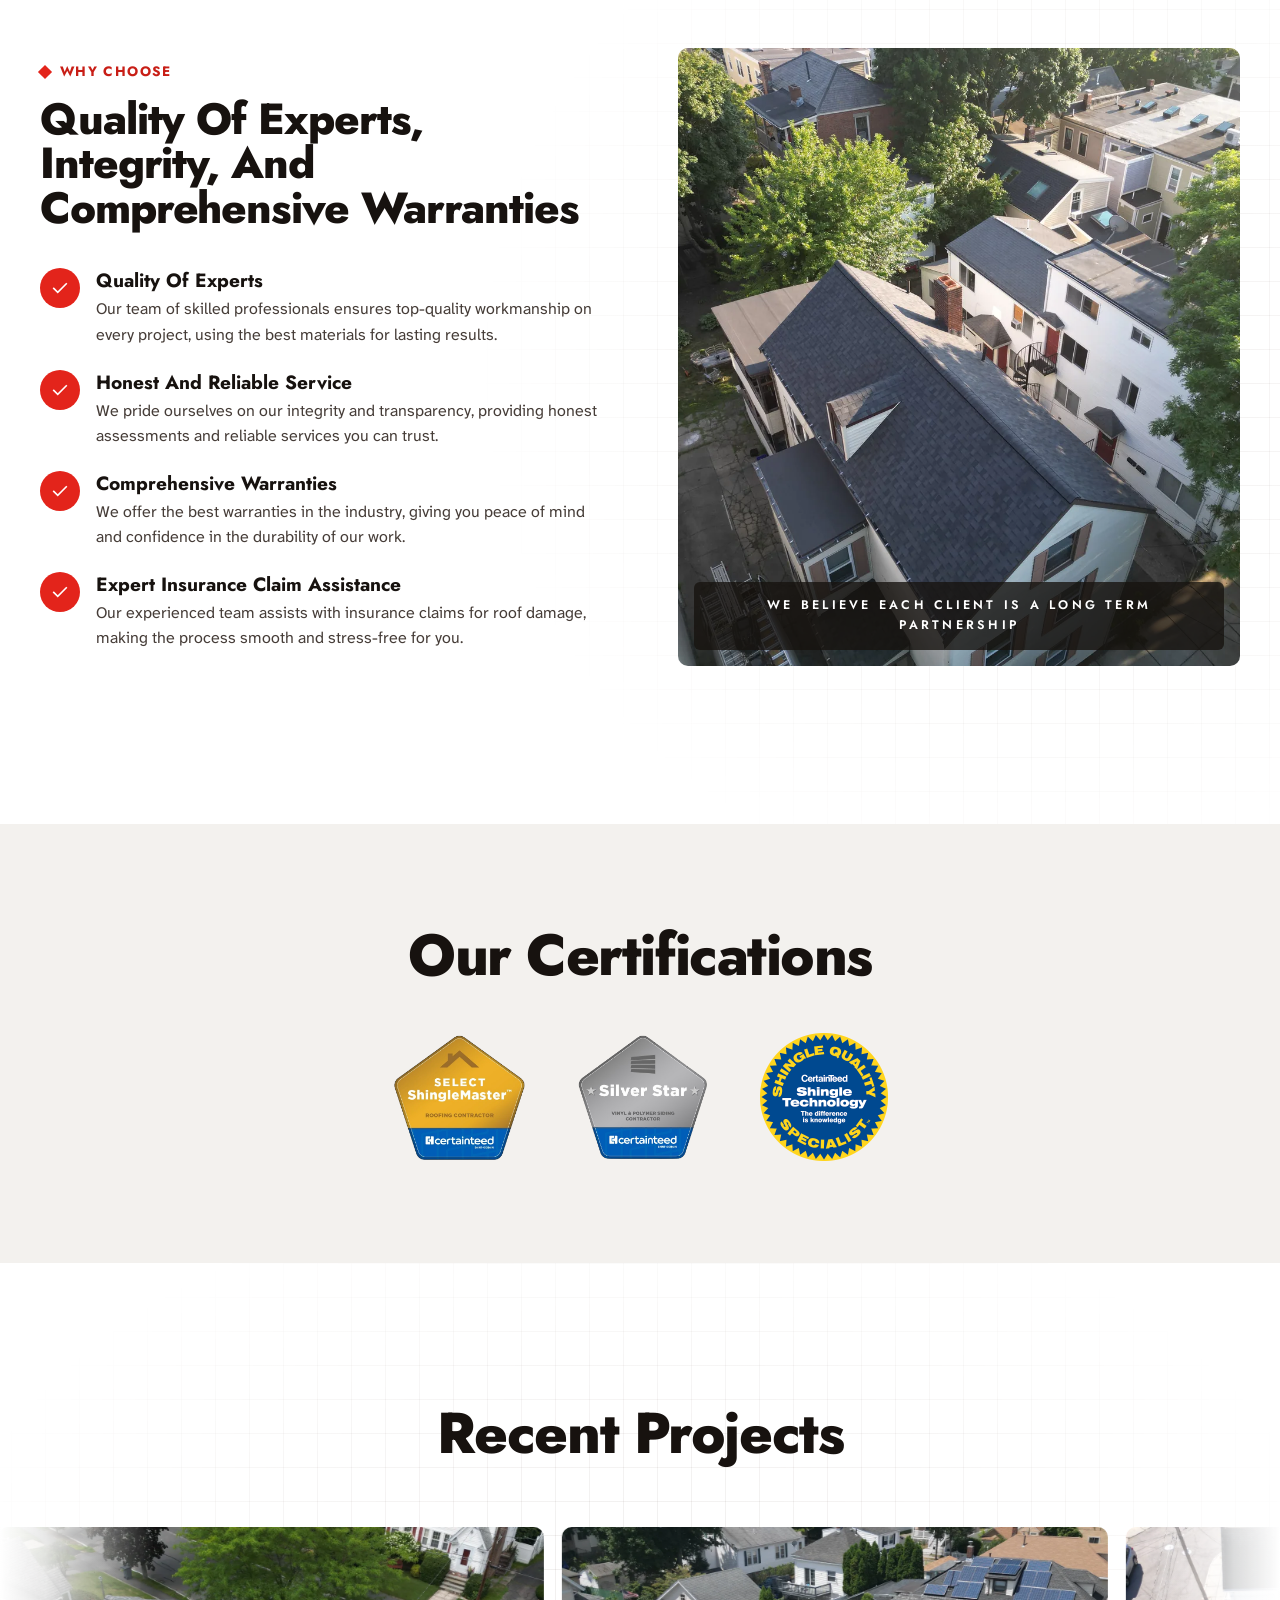
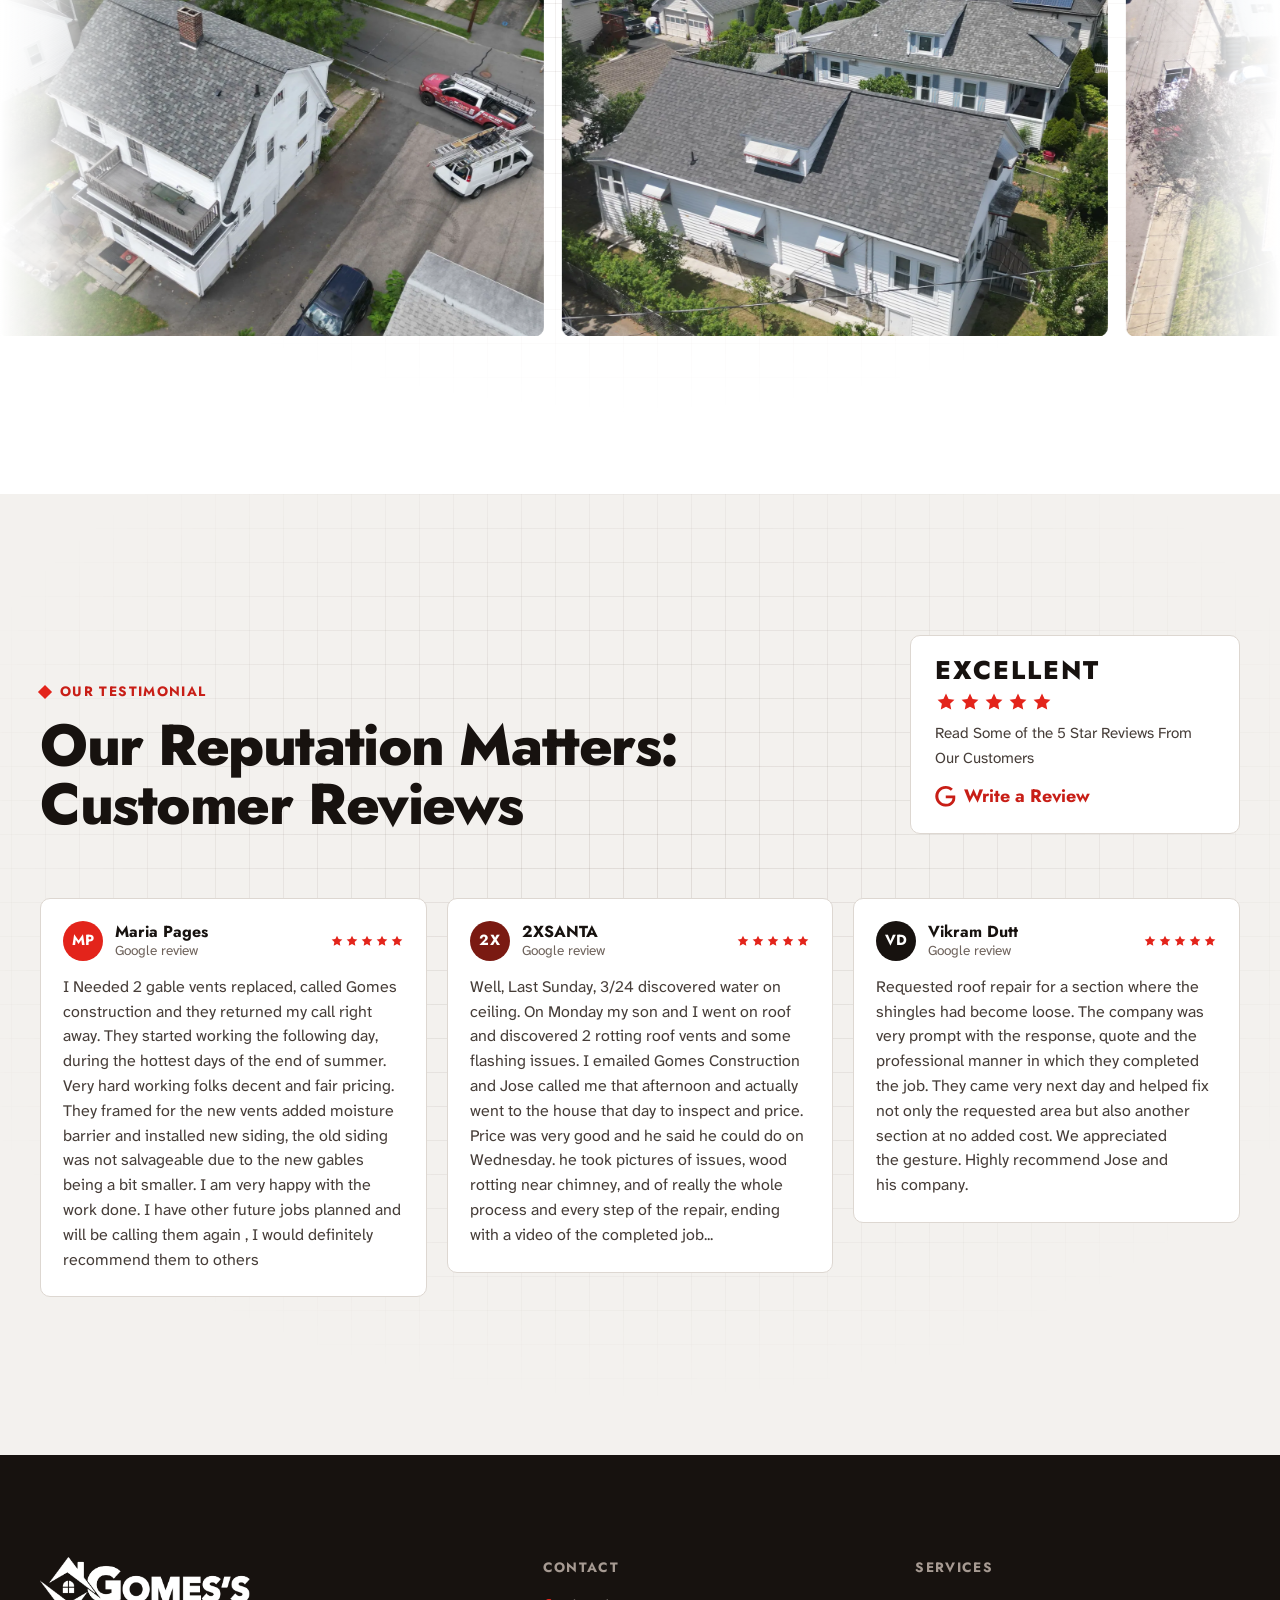
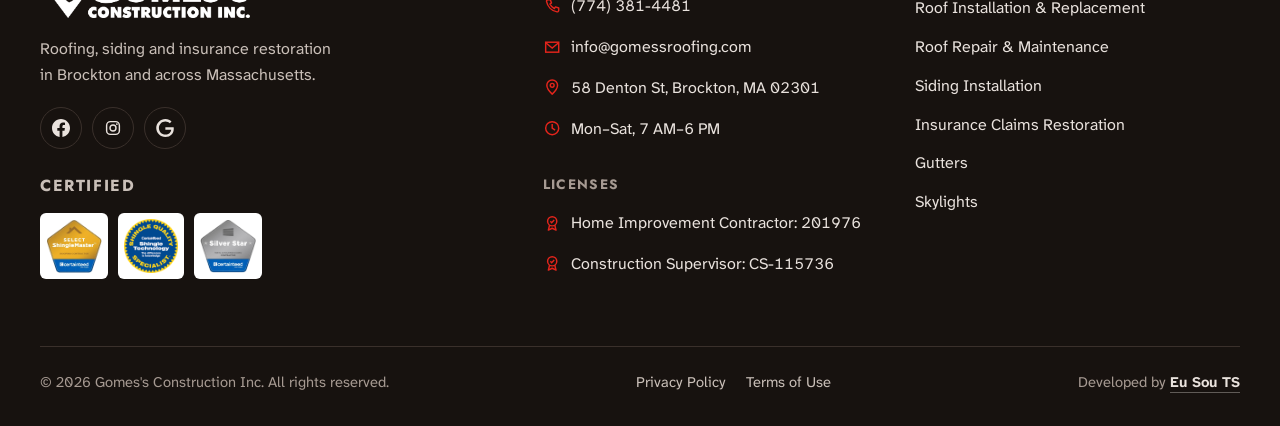
==== commit 6b54ffbb: "Add the Meta Pixel to every page Co-Authored-By: Claude Opus 5.5 <noreply@anthropic.com>" ====
--- a/insurance-claims/index.html
+++ b/insurance-claims/index.html
@@ -10,6 +10,20 @@
   'https://www.googletagmanager.com/gtm.js?id='+i+dl;f.parentNode.insertBefore(j,f);
   })(window,document,'script','dataLayer','GTM-TX7CTJMK');</script>
   <!-- End Google Tag Manager -->
+  <!-- Meta Pixel Code -->
+  <script>
+  !function(f,b,e,v,n,t,s)
+  {if(f.fbq)return;n=f.fbq=function(){n.callMethod?
+  n.callMethod.apply(n,arguments):n.queue.push(arguments)};
+  if(!f._fbq)f._fbq=n;n.push=n;n.loaded=!0;n.version='2.0';
+  n.queue=[];t=b.createElement(e);t.async=!0;
+  t.src=v;s=b.getElementsByTagName(e)[0];
+  s.parentNode.insertBefore(t,s)}(window, document,'script',
+  'https://connect.facebook.net/en_US/fbevents.js');
+  fbq('init', '1625205539333859');
+  fbq('track', 'PageView');
+  </script>
+  <!-- End Meta Pixel Code -->
   <title>Insurance Claims &amp; Roof Inspections | Gomes's Construction Inc.</title>
   <meta name="description" content="Roof damage? Let our experts handle your inspection and insurance claim from start to finish, with precision, documentation, and zero stress. Brockton and across Massachusetts.">
   <meta name="theme-color" content="#ffffff">
@@ -56,6 +70,11 @@
   <noscript><iframe src="https://www.googletagmanager.com/ns.html?id=GTM-TX7CTJMK"
   height="0" width="0" style="display:none;visibility:hidden"></iframe></noscript>
   <!-- End Google Tag Manager (noscript) -->
+  <!-- Meta Pixel Code (noscript) -->
+  <noscript><img height="1" width="1" style="display:none"
+  src="https://www.facebook.com/tr?id=1625205539333859&ev=PageView&noscript=1"
+  /></noscript>
+  <!-- End Meta Pixel Code (noscript) -->
   <svg class="sprite" aria-hidden="true">
     <symbol id="i-arrow" viewBox="0 0 24 24"><path d="M4 12h15M13 6l6 6-6 6" fill="none" stroke="currentColor" stroke-width="1.9" stroke-linecap="square"/></symbol>
     <symbol id="i-phone" viewBox="0 0 24 24"><path d="M6.6 3.5h3l1.5 4.2-2.1 1.5a12 12 0 0 0 5.8 5.8l1.5-2.1 4.2 1.5v3a2 2 0 0 1-2.2 2A17 17 0 0 1 4.6 5.7a2 2 0 0 1 2-2.2Z" fill="none" stroke="currentColor" stroke-width="1.9" stroke-linejoin="round"/></symbol>
